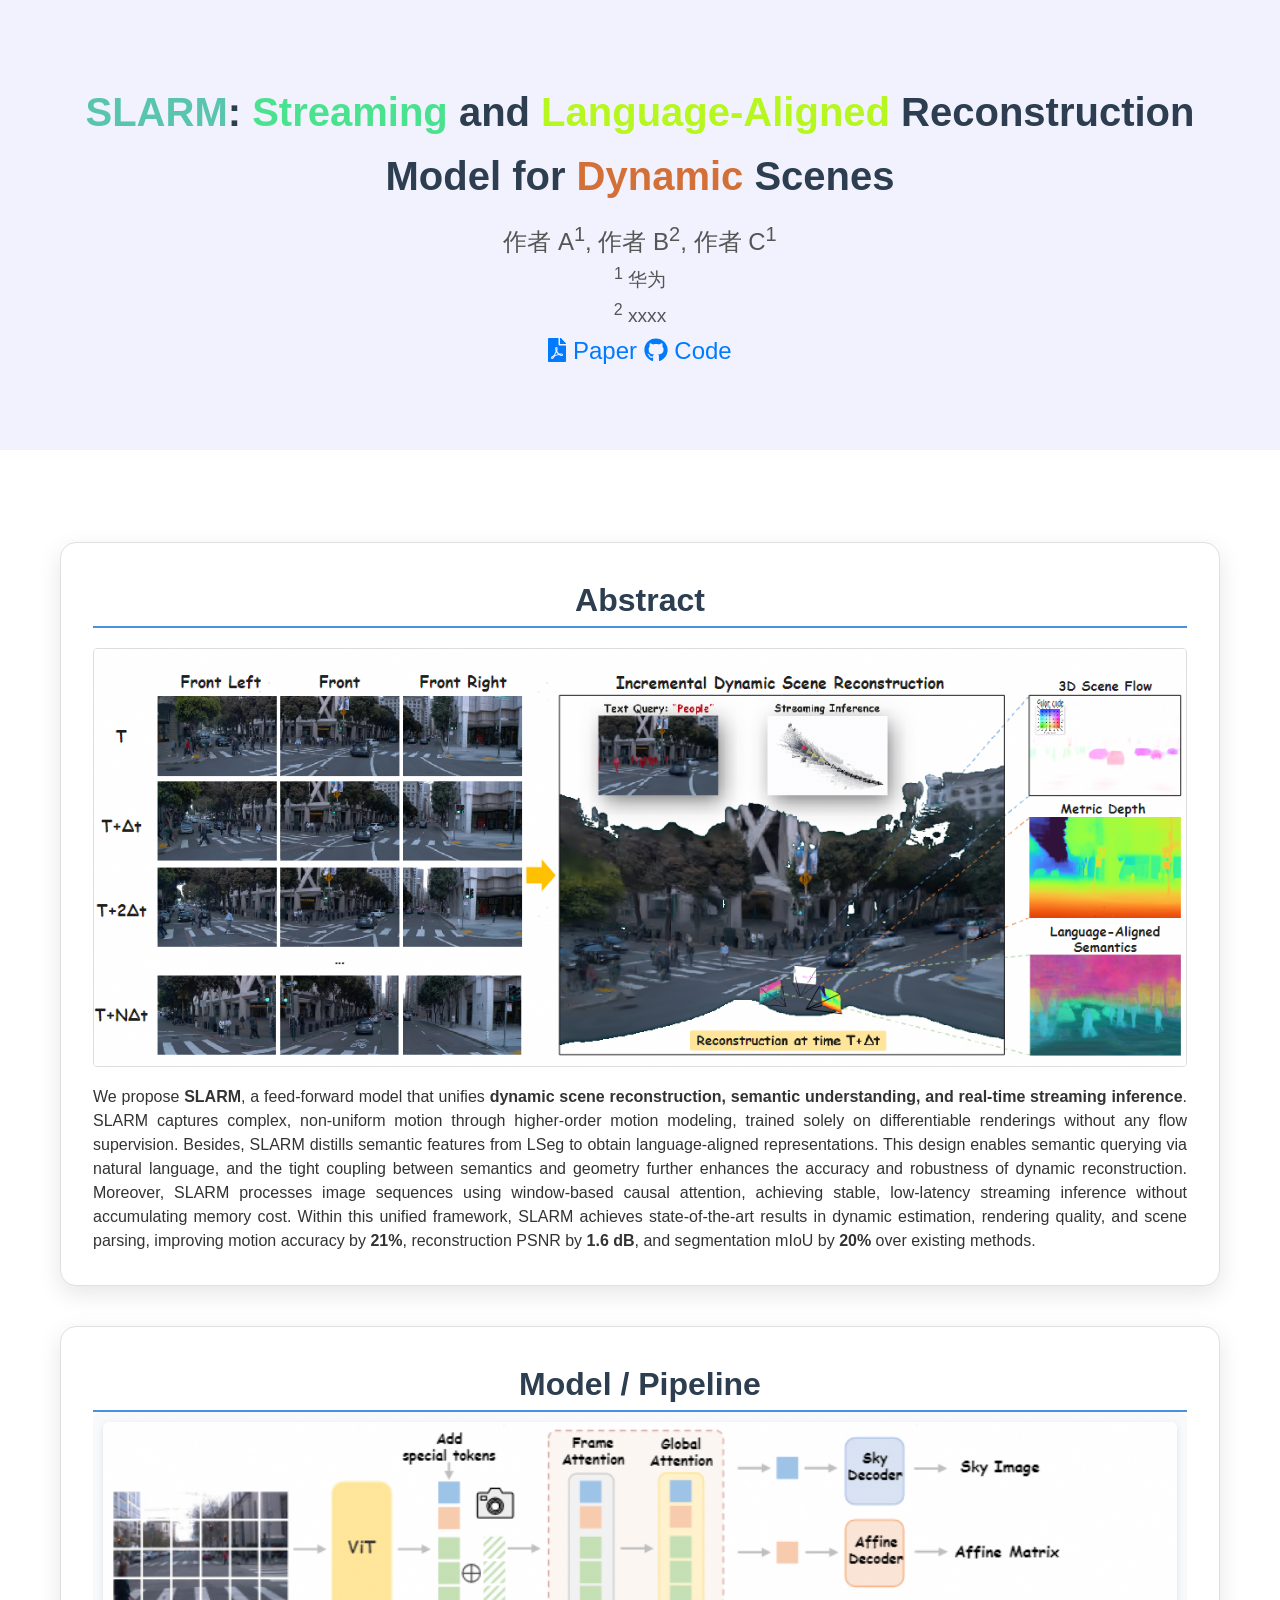
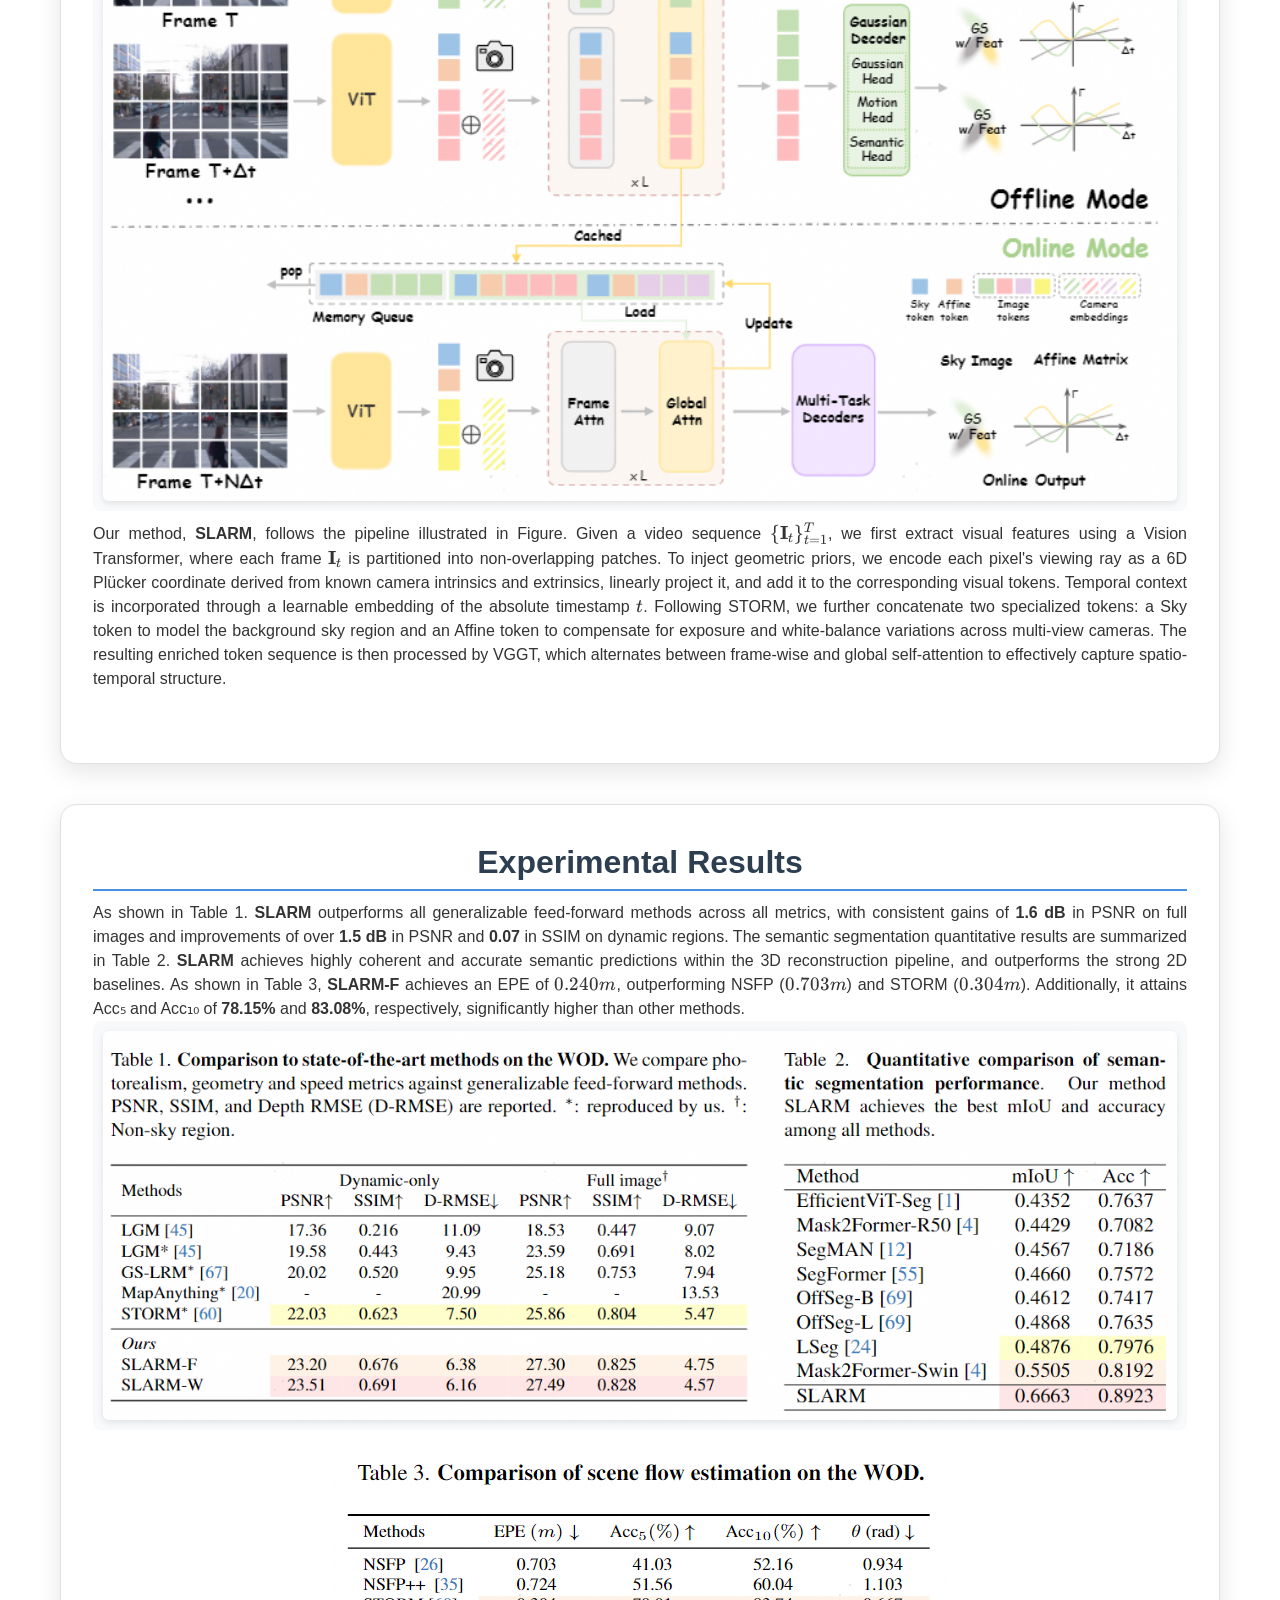
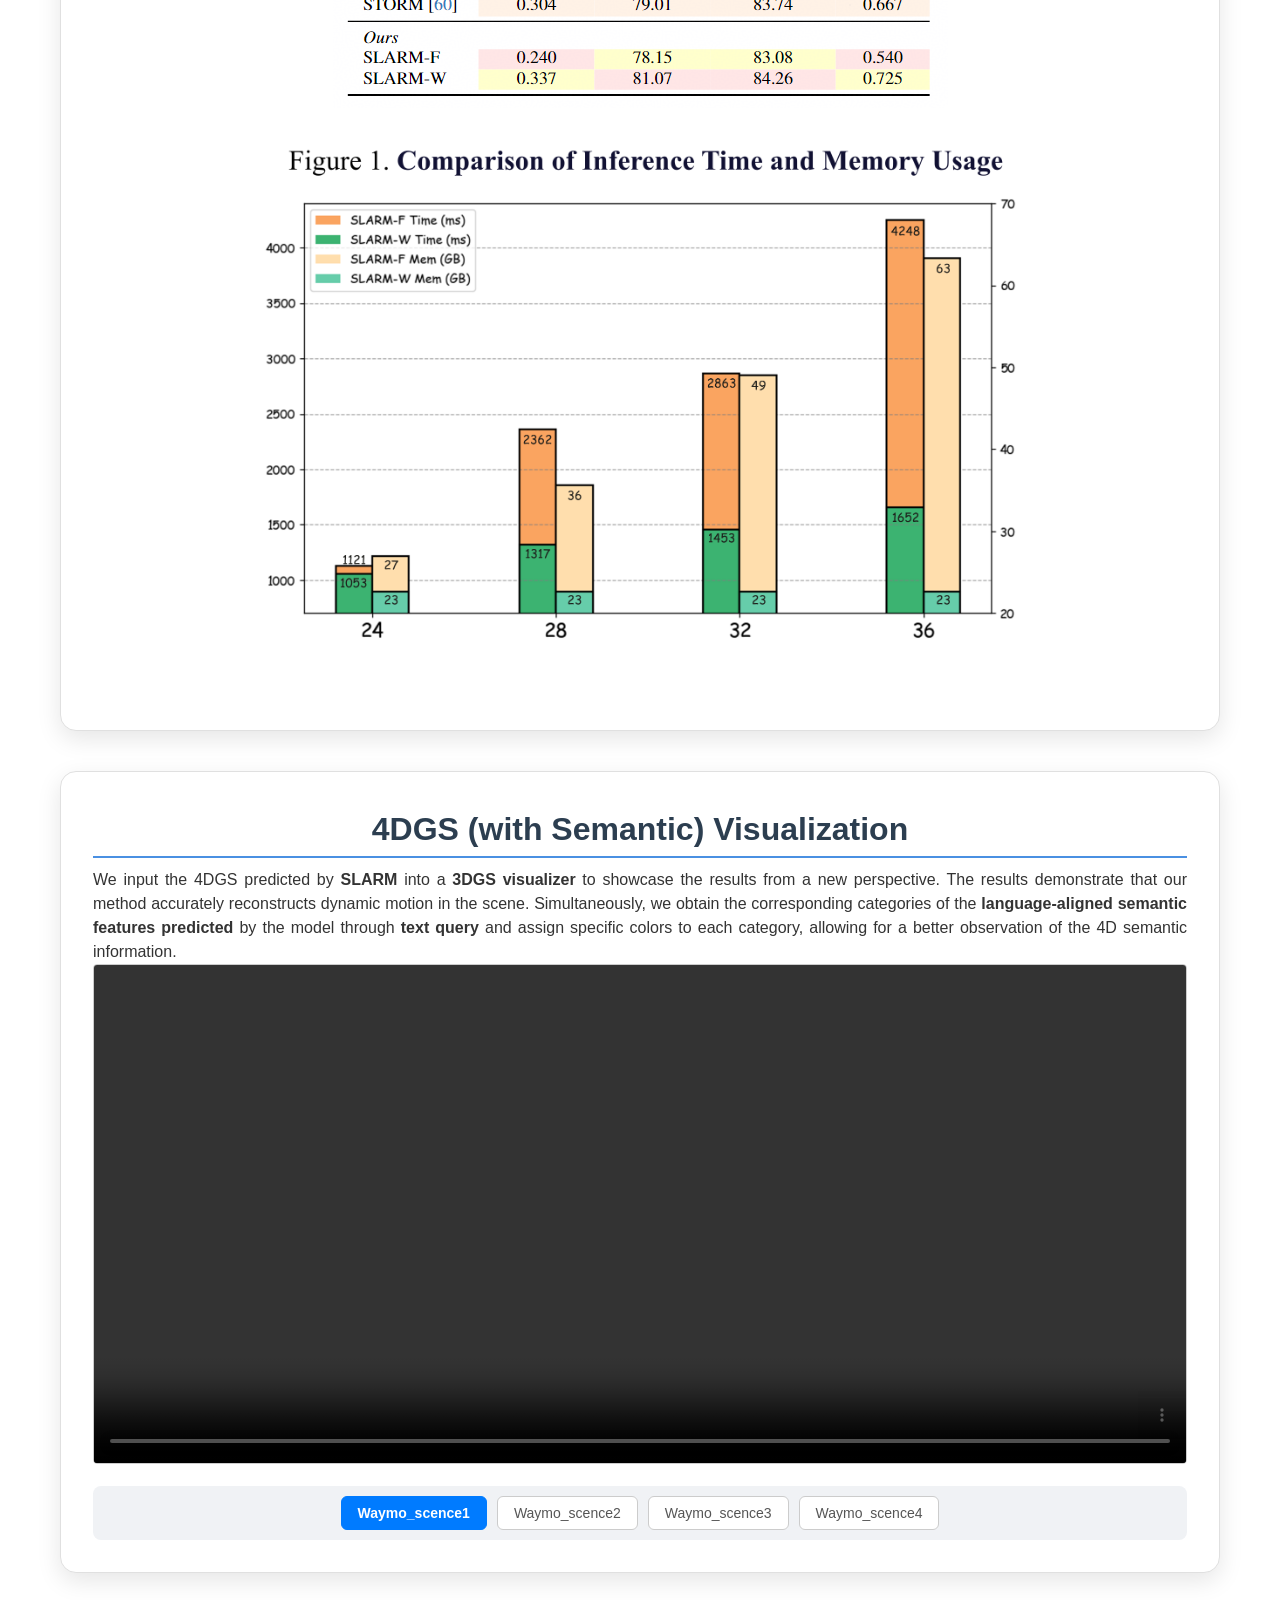
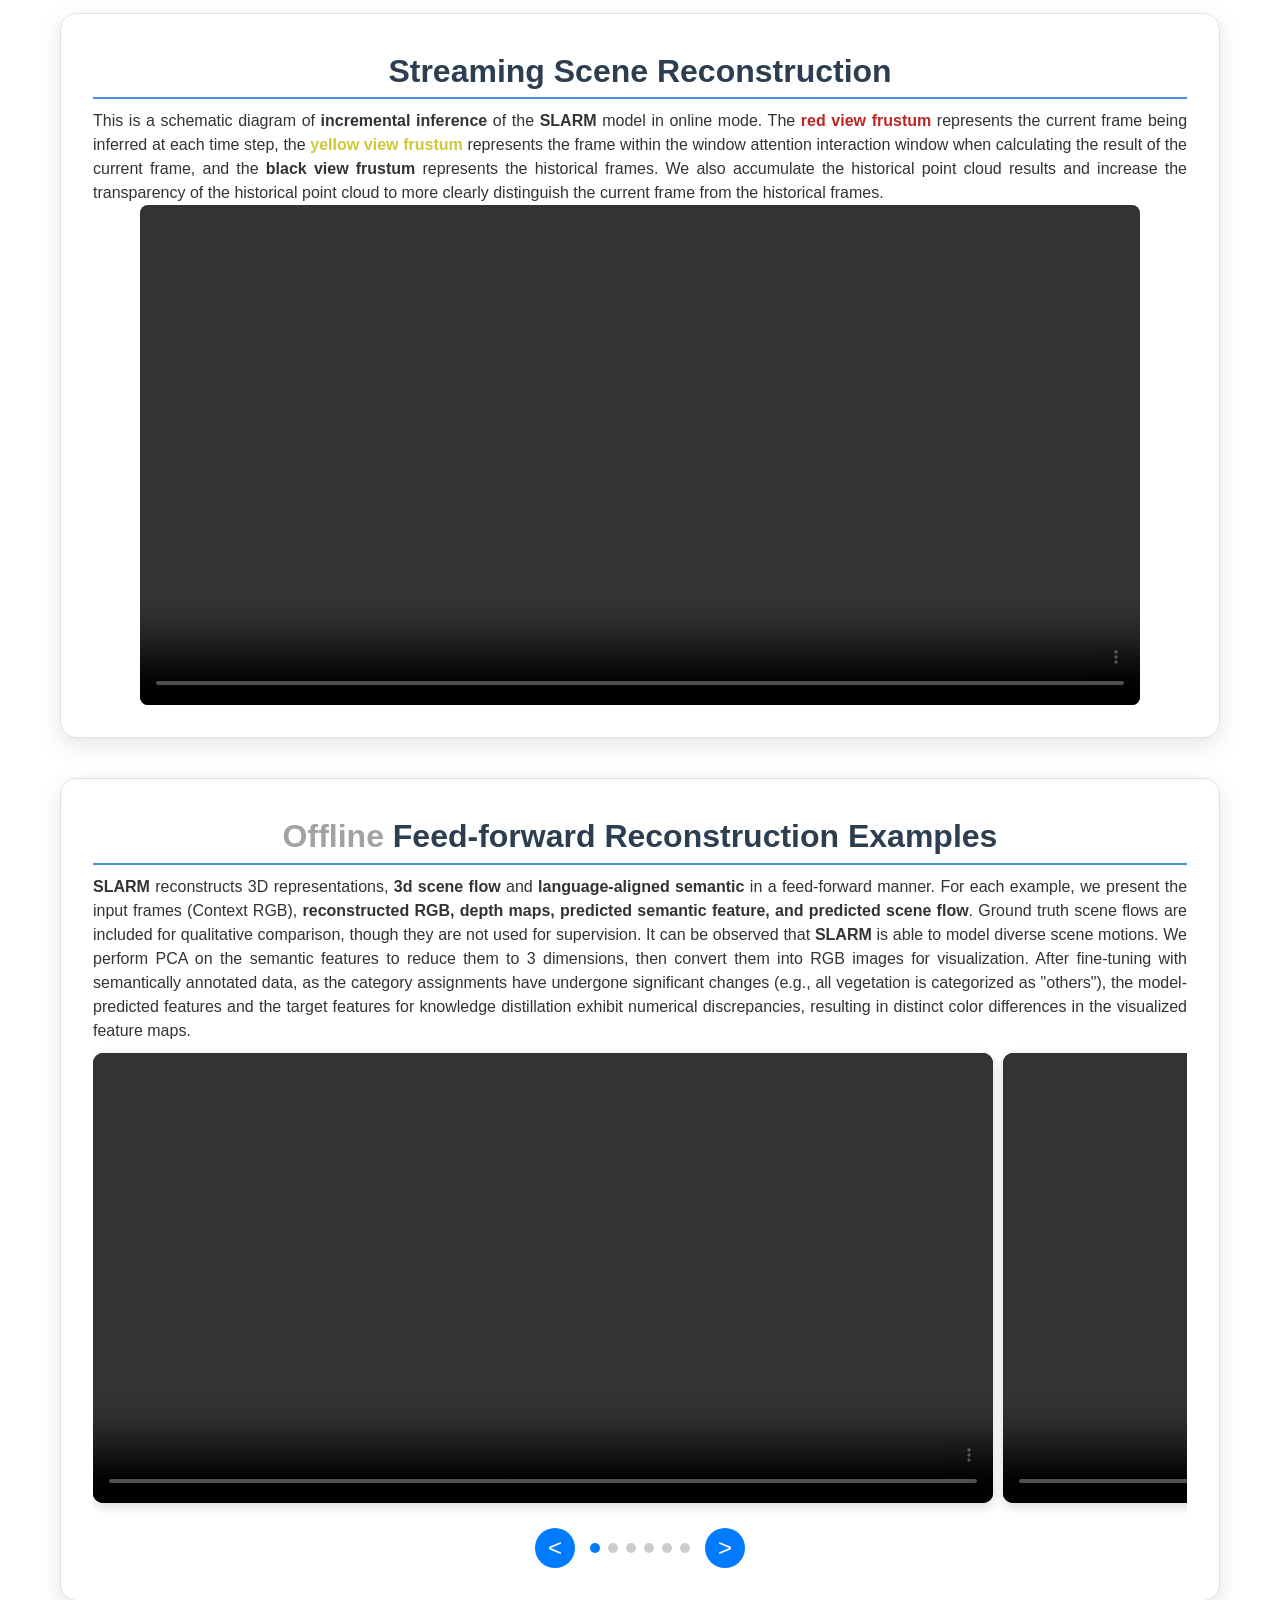
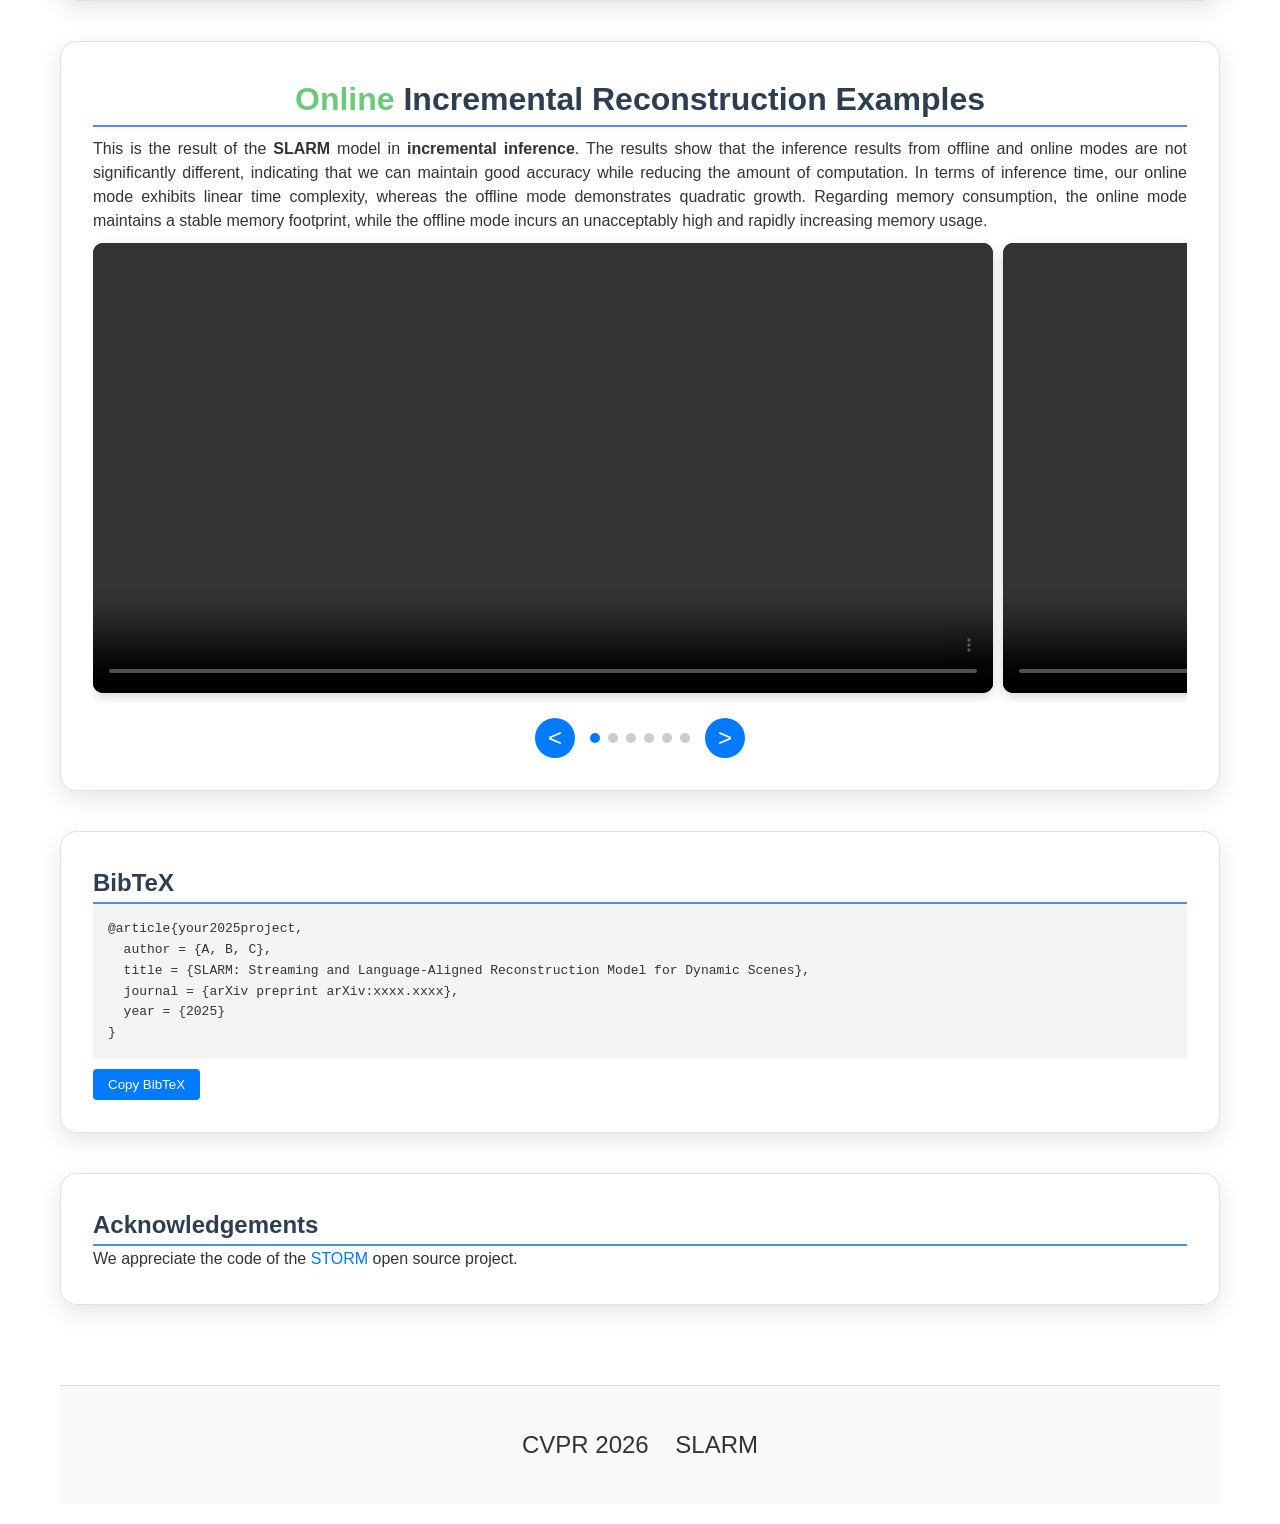
==== index.html @ b7ca4e52 "fix index.html" ====
<!doctype html>
<html lang="zh">
<head>
  <meta charset="utf-8">
  <meta name="viewport" content="width=device-width, initial-scale=1">
  <title>SLARM</title>
  <link rel="stylesheet" href="./css/styles.css">
  <link rel="stylesheet" href="./katex/katex.min.css">
  <script defer src="./js/scripts.js"></script>
  <script defer src="./js/fontawesome.all.min.js"></script>
</head>

<body>
  <header class="header">
    <div class="container">
      <h1 class="title"><span style="color: rgb(90, 197, 174);">SLARM</span>: <span
          style="color: rgb(75, 226, 143);">Streaming</span> and <span
          style="color: rgb(182, 247, 32);">Language-Aligned</span> Reconstruction Model for <span
          style="color: rgb(211, 112, 55);">Dynamic</span> Scenes</h1>
      <p class="authors">
        作者 A<sup>1</sup>, 作者 B<sup>2</sup>, 作者 C<sup>1</sup>
      </p>
      <p class="affiliations">
        <sup>1</sup> 华为 <br>
        <sup>2</sup> xxxx
      </p>
      <div class="links-container">
        <div class="publication-links">
          <!-- PDF Link. -->
          <span class="link-block">
            <a href="https://arxiv.org/abs/2501.00602" class="external-link button is-normal is-rounded is-dark">
              <span class="icon">
                <i class="fas fa-file-pdf"></i>
              </span>
              <span>Paper</span>
            </a>
          </span>
          <!-- Code Link. -->
          <span class="link-block">
            <a href="https://github.com/kevinchiu19/SLARM" class="external-link button is-normal is-rounded is-dark">
              <span class="icon">
                <i class="fab fa-github"></i>
              </span>
              <span>Code</span>
            </a>
          </span>
        </div>
      </div>
  </header>
  
    <main class="container">
      <section id="abstract" class="section-card">
        <h2>Abstract</h2>        
        <div class="overview-image">
          <img src="assets/figure/Figure-1.png" alt="Method Overview" loading="lazy">
        </div>
        <p>We propose <strong>SLARM</strong>, a feed-forward model that unifies <strong>dynamic scene reconstruction, semantic understanding, and real-time streaming inference</strong>. SLARM captures complex, non-uniform motion through higher-order motion modeling, trained solely on differentiable renderings without any flow supervision. Besides, SLARM distills semantic features from LSeg to obtain language-aligned representations. This design enables semantic querying via natural language, and the tight coupling between semantics and geometry further enhances the accuracy and robustness of dynamic reconstruction. Moreover, SLARM processes image sequences using window-based causal attention, achieving stable, low-latency streaming inference without accumulating memory cost. Within this unified framework, SLARM achieves state-of-the-art results in dynamic estimation, rendering quality, and scene parsing, improving motion accuracy by <strong>21%</strong>, reconstruction PSNR by <strong>1.6 dB</strong>, and segmentation mIoU by <strong>20%</strong> over existing methods.</p>
      </section>

      <section id="model" class="section-card">
        <h2>Model / Pipeline</h2>
        <div class="example-card">
          <div class="grid-1x1">
            <img src="assets/figure/Figure-2.png" alt="pipeline">
          </div>
          <p>Our method, <strong>SLARM</strong>, follows the pipeline illustrated in Figure. Given a video sequence <span class="math-inline">\{\mathbf{I}_t\}_{t=1}^{T}</span>, we first extract visual features using a Vision Transformer, where each frame <span class="math-inline">\mathbf{I}_t</span> is partitioned into non-overlapping patches. To inject geometric priors, we encode each pixel's viewing ray as a 6D Plücker coordinate derived from known camera intrinsics and extrinsics, linearly project it, and add it to the corresponding visual tokens. Temporal context is incorporated through a learnable embedding of the absolute timestamp <span class="math-inline">t</span>. Following STORM, we further concatenate two specialized tokens: a Sky token to model the background sky region and an Affine token to compensate for exposure and white-balance variations across multi-view cameras. The resulting enriched token sequence is then processed by VGGT, which alternates between frame-wise and global self-attention to effectively capture spatio-temporal structure.</p>
        </div>
      </section>
  
      <section id="results" class="section-card">
        <h2>Experimental Results</h2>
        <div class="example-card">
            <p>As shown in Table 1. <strong>SLARM</strong> outperforms all generalizable feed-forward methods across all metrics, with consistent gains of <strong>1.6 dB</strong> in PSNR on full images and improvements of over <strong>1.5 dB</strong> in PSNR and <strong>0.07</strong> in SSIM on dynamic regions. The semantic segmentation quantitative results are summarized in Table 2. <strong>SLARM</strong> achieves highly coherent and accurate semantic predictions within the 3D reconstruction pipeline, and outperforms the strong 2D baselines. As shown in Table 3, <strong>SLARM-F</strong> achieves an EPE of <strong><span class="math-inline">0.240 m</span></strong>, outperforming NSFP (<span class="math-inline">0.703 m</span>) and STORM (<span class="math-inline">0.304 m</span>). Additionally, it attains Acc₅ and Acc₁₀ of <strong>78.15%</strong> and <strong>83.08%</strong>, respectively, significantly higher than other methods.</p>
            <div class="grid-1x1">
              <img src="assets/table/table1&2.png" alt="table1&2">
            </div>
            <br>
            <div class="table3-container"> 
              <img src="assets/table/table3.png" alt="table3">
            </div>
            <br>
            <div class="time-img"> 
              <img src="assets/online_vs_offline.png" alt="time">
          </div>
        </div>
      </section>

      <!-- vedio-selection -->
      <section id="demo-video" class="section-card">
        <h2>4DGS (with Semantic) Visualization</h2>
        <p>We input the 4DGS predicted by <strong>SLARM</strong> into a <strong>3DGS visualizer</strong> to showcase the results from a new perspective. The results demonstrate that our method accurately reconstructs dynamic motion in the scene. Simultaneously, we obtain the corresponding categories of the <strong>language-aligned semantic features predicted</strong> by the model through <strong>text query</strong> and assign specific colors to each category, allowing for a better observation of the 4D semantic information.</p>
        <video controls playsinline muted loop class="auto-play-video" id="demo-video-player">
          <source src="assets/novel view/scene_1_record.mp4" type="video/mp4">
        </video>
      
        <div class="video-selector">
          <button type="button" class="selector-item active" data-src="assets/novel view/scene_1_record.mp4" data-label="Waymo_scencexx">
            Waymo_scence1
          </button>
          <button type="button" class="selector-item" data-src="assets/novel view/scene_2_record.mp4" data-label="Waymo_scenceyy">
            Waymo_scence2
          </button>
          <button type="button" class="selector-item" data-src="assets/novel view/scene_3_record.mp4" data-label="Waymo_scencezz">
            Waymo_scence3
          </button>
          <button type="button" class="selector-item" data-src="assets/novel view/scene_4_record.mp4" data-label="Waymo_scencezz">
            Waymo_scence4
          </button>
        </div>
      </section>

      <section id="results" class="section-card">
        <h2>Streaming Scene Reconstruction</h2>
        <p>This is a schematic diagram of <strong>incremental inference</strong> of the <strong>SLARM</strong> model in online mode. The <span style="color: rgb(194, 36, 36);"><strong>red view frustum</strong></span> represents the current frame being inferred at each time step, the <span style="color: rgb(202, 202, 56);"><strong>yellow view frustum</strong></span> represents the frame within the window attention interaction window when calculating the result of the current frame, and the <strong>black view frustum</strong> represents the historical frames. 
          We also accumulate the historical point cloud results and increase the transparency of the historical point cloud to more clearly distinguish the current frame from the historical frames.</p>
        <div class="streaming-vedio">
          <video controls playsinline muted loop class="auto-play-video">
            <source src="assets/stream_inference.mp4" type="video/mp4">
          </video>
          </div>         
      </section>

<!-- slide vedio ------------------------ SLARM-F -->
      <section id="results" class="section-card">
        <h2><span style="color: rgb(162, 163, 161);">Offline</span> Feed-forward Reconstruction Examples</h2>  
        <p><strong>SLARM</strong> reconstructs 3D representations, <strong>3d scene flow</strong> and <strong>language-aligned semantic</strong> in a feed-forward manner. For each example, we present the input frames (Context RGB), <strong>reconstructed RGB, depth maps, predicted semantic feature, and predicted scene flow</strong>. Ground truth scene flows are included for qualitative comparison, though they are not used for supervision.
          It can be observed that <strong>SLARM</strong> is able to model diverse scene motions. We perform PCA on the semantic features to reduce them to 3 dimensions, then convert them into RGB images for visualization. After fine-tuning with semantically annotated data, as the category assignments have undergone significant changes (e.g., all vegetation is categorized as "others"), the model-predicted features and the target features for knowledge distillation exhibit numerical discrepancies, resulting in distinct color differences in the visualized feature maps.
          </p>    
        <div class="video-slider">
          <!-- page 1 -->
          <div class="slide">
            <video autoplay controls playsinline muted loop class="auto-play-video-slide">
              <source src="assets/SLARM_offline/scene_id_23_70-86.mp4" type="video/mp4">
            </video>
            <video autoplay controls playsinline muted loop class="auto-play-video-slide">
              <source src="assets/SLARM_offline/scene_id_80_20-36.mp4" type="video/mp4">
            </video>
          </div>
      
          <!-- page 2 -->
          <div class="slide">
            <video autoplay controls playsinline muted loop class="auto-play-video-slide">
              <source src="assets/SLARM_offline/scene_id_89_47-63.mp4" type="video/mp4">
            </video>
            <video autoplay controls playsinline muted loop class="auto-play-video-slide">
              <source src="assets/SLARM_offline/scene_id_223_15-31.mp4" type="video/mp4">
            </video>
          </div>
      
          <!-- page 3 -->
          <div class="slide">
            <video autoplay controls playsinline muted loop class="auto-play-video-slide">
              <source src="assets/SLARM_offline/scene_id_236_43-59.mp4" type="video/mp4">
            </video>
            <video autoplay controls playsinline muted loop class="auto-play-video-slide">
              <source src="assets/SLARM_offline/scene_id_336_26-39.mp4" type="video/mp4">
            </video>
          </div>
      
          <!-- page 4 -->
          <div class="slide">
            <video autoplay controls playsinline muted loop class="auto-play-video-slide">
              <source src="assets/SLARM_offline/scene_id_365_37-53.mp4" type="video/mp4"> 
            </video>
            <video autoplay controls playsinline muted loop class="auto-play-video-slide">
              <source src="assets/SLARM_offline/scene_id_367_10-26.mp4" type="video/mp4">
            </video>
          </div>
      
          <!-- page 5 -->
          <div class="slide">
            <video autoplay controls playsinline muted loop class="auto-play-video-slide">
              <source src="assets/SLARM_offline/scene_id_407_86-102.mp4" type="video/mp4">
            </video>
            <video autoplay controls playsinline muted loop class="auto-play-video-slide">
              <source src="assets/SLARM_offline/scene_id_473_13-29.mp4" type="video/mp4">
            </video>
          </div>

          <!-- page 6 -->
          <div class="slide">
            <video autoplay controls playsinline muted loop class="auto-play-video-slide">
              <source src="assets/SLARM_offline/scene_id_563_22-38.mp4" type="video/mp4">
            </video>
            <video autoplay controls playsinline muted loop class="auto-play-video-slide">
              <source src="assets/SLARM_offline/scene_id_710_53-69.mp4" type="video/mp4">
            </video>
          </div>
        </div>
      
        <!-- control btn-->
        <div class="slider-controls">
          <button class="prev-btn" aria-label="last page">&lt;</button>
          <div class="dots-container">
            <span class="dot active" data-slide="0"></span>
            <span class="dot" data-slide="1"></span>
            <span class="dot" data-slide="2"></span>
            <span class="dot" data-slide="3"></span>
            <span class="dot" data-slide="4"></span>            
            <span class="dot" data-slide="5"></span>
          </div>
          <button class="next-btn" aria-label="next page">&gt;</button>
        </div>
      </section>   

<!-- slide vedio ------------------------ SLARM-W -->
    <section id="results" class="section-card">
      <h2><span style="color: rgb(109, 201, 122);">Online</span> Incremental Reconstruction Examples</h2>    
      <p>This is the result of the <strong>SLARM</strong> model in <strong>incremental inference</strong>. The results show that the inference results from offline and online modes are not significantly different, indicating that we can maintain good accuracy while reducing the amount of computation. In terms of inference time, our online mode exhibits linear time complexity, whereas the offline mode demonstrates quadratic growth. Regarding memory consumption, the online mode maintains a stable memory footprint, while the offline mode incurs an unacceptably high and rapidly increasing memory usage.</p>
      <div class="video-slider">   
        <!-- page 1 -->
        <div class="slide">
          <video autoplay controls playsinline muted loop class="auto-play-video-slide">
            <source src="assets/SLARM_online/scene_id_23_70-86.mp4" type="video/mp4">
          </video>
          <video autoplay controls playsinline muted loop class="auto-play-video-slide">
            <source src="assets/SLARM_online/scene_id_80_20-36.mp4" type="video/mp4">
          </video>
        </div>
    
        <!-- page 2 -->
        <div class="slide">
          <video autoplay controls playsinline muted loop class="auto-play-video-slide">
            <source src="assets/SLARM_online/scene_id_89_47-63.mp4" type="video/mp4">
          </video>
          <video autoplay controls playsinline muted loop class="auto-play-video-slide">
            <source src="assets/SLARM_online/scene_id_223_15-31.mp4" type="video/mp4">
          </video>
        </div>
    
        <!-- page 3 -->
        <div class="slide">
          <video autoplay controls playsinline muted loop class="auto-play-video-slide">
            <source src="assets/SLARM_online/scene_id_236_43-59.mp4" type="video/mp4">
          </video>
          <video autoplay controls playsinline muted loop class="auto-play-video-slide">
            <source src="assets/SLARM_online/scene_id_336_26-39.mp4" type="video/mp4">
          </video>
        </div>
    
        <!-- page 4 -->
        <div class="slide">
          <video autoplay controls playsinline muted loop class="auto-play-video-slide">
            <source src="assets/SLARM_online/scene_id_365_37-53.mp4" type="video/mp4"> 
          </video>
          <video autoplay controls playsinline muted loop class="auto-play-video-slide">
            <source src="assets/SLARM_online/scene_id_367_10-26.mp4" type="video/mp4">
          </video>
        </div>
    
        <!-- page 5 -->
        <div class="slide">
          <video autoplay controls playsinline muted loop class="auto-play-video-slide">
            <source src="assets/SLARM_online/scene_id_407_86-102.mp4" type="video/mp4">
          </video>
          <video autoplay controls playsinline muted loop class="auto-play-video-slide">
            <source src="assets/SLARM_online/scene_id_473_13-29.mp4" type="video/mp4">
          </video>
        </div>

        <!-- page 6 -->
        <div class="slide">
          <video autoplay controls playsinline muted loop class="auto-play-video-slide">
            <source src="assets/SLARM_online/scene_id_563_22-38.mp4" type="video/mp4">
          </video>
          <video autoplay controls playsinline muted loop class="auto-play-video-slide">
            <source src="assets/SLARM_online/scene_id_710_53-69.mp4" type="video/mp4">
          </video>
        </div>
      </div>

      <!-- control btn-->
      <div class="slider-controls">
        <button class="prev-btn" aria-label="last page">&lt;</button>
        <div class="dots-container">
          <span class="dot active" data-slide="0"></span>
          <span class="dot" data-slide="1"></span>
          <span class="dot" data-slide="2"></span>
          <span class="dot" data-slide="3"></span>
          <span class="dot" data-slide="4"></span>
          <span class="dot" data-slide="5"></span>
        </div>
        <button class="next-btn" aria-label="next page">&gt;</button>
      </div>
    </section>

    <section id="bibtex" class="section-card">
      <h2>BibTeX</h2>
      <pre id="bibtex-text">@article{your2025project,
  author = {A, B, C},
  title = {SLARM: Streaming and Language-Aligned Reconstruction Model for Dynamic Scenes},
  journal = {arXiv preprint arXiv:xxxx.xxxx},
  year = {2025}
}</pre>
      <button id="copy-bib">Copy BibTeX</button>
      <span id="copy-msg" class="copy-msg">✔</span>
    </section>

    <section id="acknowledgement" class="section-card">
      <h2>Acknowledgements</h2>
      <p>We appreciate the code of the <a href="https://github.com/NVlabs/GaussianSTORM">STORM</a> open source project.</p>
    </section>
  
    <footer class="footer">
      <div class="container">
        <p>CVPR&nbsp;2026&nbsp;&nbsp;&nbsp;&nbsp;SLARM</p>
      </div>
    </footer>     

    <!-- loading KaTeX -->
    <script src="./katex/katex.min.js"></script>
    <script>
        document.addEventListener('DOMContentLoaded', function() {
            const mathElements = document.querySelectorAll('.math-inline');
            mathElements.forEach(element => {
                katex.render(element.textContent, element, {
                    throwOnError: false,  
                    displayMode: false    
                });
            });
        });
    </script>

  </body>
---- css/styles.css ----
* {
  box-sizing: border-box;
  margin: 0;
  padding: 0;
}

body {
  font-family: -apple-system, BlinkMacSystemFont, "Segoe UI", Roboto, "Helvetica Neue", Arial, sans-serif;
  color: #333;
  background-color: #fff;
  line-height: 1.6;
}

a {
  color: #007bff;
  text-decoration: none;
}

a:hover {
  text-decoration: underline;
}

.container {
  max-width: 1200px;
  margin: 0 auto;
  padding: 20px;
}

.header {
  background: rgba(240, 240, 255, 0.85);
  background-image: url('https://source.unsplash.com/random/1920x1080/?abstract,tech');
  background-size: cover;
  background-position: center;
  background-blend-mode: overlay;
  padding: 40px 0;
  color: #2c3e50;
  margin-bottom: 2rem;
}

.header .container {
  padding: 40px 20px;
}

.title {
  font-size: 2.5rem;
  margin-bottom: 10px;
  text-align: center;
}

.authors,
.affiliations {
  text-align: center;
  color: #555;
}

.authors {
  font-size: 1.5rem;
}

.affiliations {
  font-size: 1.2rem;
}

.links-container {
  text-align: center;
}

.links-container span {
  font-size: 24px;
}

#abstract,
#model,
#results,
#demo-video,
#viser,
#bibtex,
#acknowledgement {
  margin-top: 40px;
}

#abstract h2,
#model h2,
#results h2,
#demo-video h2,
#viser h2 {
  text-align: center;
  font-size: 2.0rem;
}
#bibtex h2,
#acknowledgement h2 {
  font-size: 1.5rem;
}

#abstract p,
#model p,
#results p,
#demo-video p {
  margin-top: 10px;
  font-size: 1.0rem;
  text-align: justify;
  line-height: 1.5;
}

.overview-image {
  margin-top: 20px;
  text-align: center;
}

.overview-image img {
  max-width: 100%;
  height: auto;
  border: 1px solid #ddd;
  border-radius: 4px;
}

.streaming-vedio {
  width: 100%;
  max-width: 1000px;
  margin: 0 auto;
  display: flex;
  justify-content: center;
  align-items: center;
}

.example-card {
  margin-bottom: 40px;
}

.example-card h3 {
  margin-bottom: 10px;
}

.grid-2x2,
.grid-1x2 {
  display: grid;
  grid-template-columns: repeat(2, 1fr);
  gap: 10px;
}

.grid-5x2 {
  display: grid;
  grid-template-columns: repeat(2, 1fr);
  grid-template-rows: repeat(5, 1fr);
  gap: 10px;
  width: 100%;
  box-sizing: border-box;
}

.grid-1x1 {
  display: grid;
  grid-template-columns: 1fr;
  gap: 50px;
  align-items: center;
  justify-items: center;
  padding: 10px;
  border-radius: 8px;
  background-color: #f8f9fa;
}

.grid-1x1 img {
  width: 100%;
  height: auto;
  border-radius: 6px;
  box-shadow: 0 2px 6px rgba(0, 0, 0, 0.1);
}

.table3-container {
  width: 50%;
  display: flex;
  justify-content: center;
  margin: 0 auto;
}

.time-img {
  width: 70%;
  margin: 0 auto;
}

.time-img img {
  width: 100%;
  height: auto;
}

.grid-2x2 video,
.grid-1x2 video {
  width: 100%;
  max-width: 400px;
  border-radius: 10px;
  box-shadow: 0 0 10px rgba(0, 0, 0, 0.2);
}

.grid-5x2 video {
  width: 100%;
  max-width: 500px;
  border-radius: 10px;
  box-shadow: 0 0 10px rgba(0, 0, 0, 0.2);
  height: auto;
}

.video-loading {
  opacity: 0.7;
}

#demo-video video {
  max-width: 100%;
  border: 1px solid #ccc;
  border-radius: 4px;
}

.section-card {
  background: #ffffff;
  border-radius: 16px;
  box-shadow: 0 8px 24px rgba(0, 0, 0, 0.1);
  padding: 2rem;
  margin-bottom: 2rem;
  border: 1px solid #e0e0e0;
  max-width: none;
}

.section-card h2 {
  margin-top: 0;
  color: #2c3e50;
  border-bottom: 2px solid #4a90e2;
  padding-bottom: 0;
}

.viser-frame {
  width: 100%;
  height: 500px;
  border-radius: 12px;
  border: 1px solid #ddd;
}

.video-selector {
  display: flex;
  gap: 10px;
  margin-top: 15px;
  padding: 10px;
  background-color: #f0f2f5;
  border-radius: 8px;
  flex-wrap: wrap;
  justify-content: center;
}

.selector-item {
  padding: 8px 16px;
  font-size: 14px;
  font-weight: 500;
  color: #555;
  background-color: #fff;
  border: 1px solid #ccc;
  border-radius: 6px;
  cursor: pointer;
  transition: all 0.2s ease;
}

.selector-item:hover {
  background-color: #e9ecef;
  border-color: #aaa;
}

.selector-item.active {
  background-color: #007bff;
  color: white;
  border-color: #007bff;
  font-weight: bold;
}

.video-slider {
  display: flex;
  overflow-x: auto;
  scroll-behavior: smooth;
  gap: 10px;
  padding: 10px 0;
  scrollbar-width: thin;
}

.slide {
  display: flex;
  flex: 0 0 100%;
  gap: 10px;
  min-width: 100%;
}

.auto-play-video-slide {
  width: auto;
  height: 450px;
  max-width: 100%;
  object-fit: contain;
  border-radius: 10px;
  box-shadow: 0 4px 12px rgba(0, 0, 0, 0.15);
  background: #000;
  }

.auto-play-video {
  width: 100%;
  height: 500px;
  object-fit: cover;
  border-radius: 8px;
}

.slider-controls {
  display: flex;
  justify-content: center;
  align-items: center;
  gap: 15px;
  margin-top: 15px;
}

.prev-btn,
.next-btn {
  background: #007BFF;
  color: white;
  border: none;
  width: 40px;
  height: 40px;
  font-size: 1.5em;
  border-radius: 50%;
  cursor: pointer;
  transition: background 0.3s;
}

.prev-btn:hover,
.next-btn:hover {
  background: #0056b3;
}

.dots-container {
  display: flex;
  gap: 8px;
}

.dot {
  width: 10px;
  height: 10px;
  background: #ccc;
  border-radius: 50%;
  cursor: pointer;
  transition: background 0.3s;
}

.dot.active {
  background: #007BFF;
}

@media (max-width: 768px) {
  .video-slider {
    gap: 5px;
  }

  .slide {
    gap: 5px;
  }

  .auto-play-video {
    height: 200px;
  }

  .slider-controls {
    gap: 10px;
  }

  .prev-btn,
  .next-btn {
    width: 35px;
    height: 35px;
  }
}

#bibtex pre {
  background-color: #f4f4f4;
  padding: 15px;
  border-radius: 4px;
  overflow-x: auto;
}

#copy-bib {
  margin-top: 10px;
  padding: 8px 15px;
  background-color: #007bff;
  color: #fff;
  border: none;
  border-radius: 4px;
  cursor: pointer;
}

.copy-msg {
  margin-left: 10px;
  color: green;
  display: none;
}

.footer {
  margin-top: 80px;
  padding: 20px 0;
  background-color: #f8f9fa;
  border-top: 1px solid #ddd;
  text-align: center;
  font-size: 1.5rem;
}
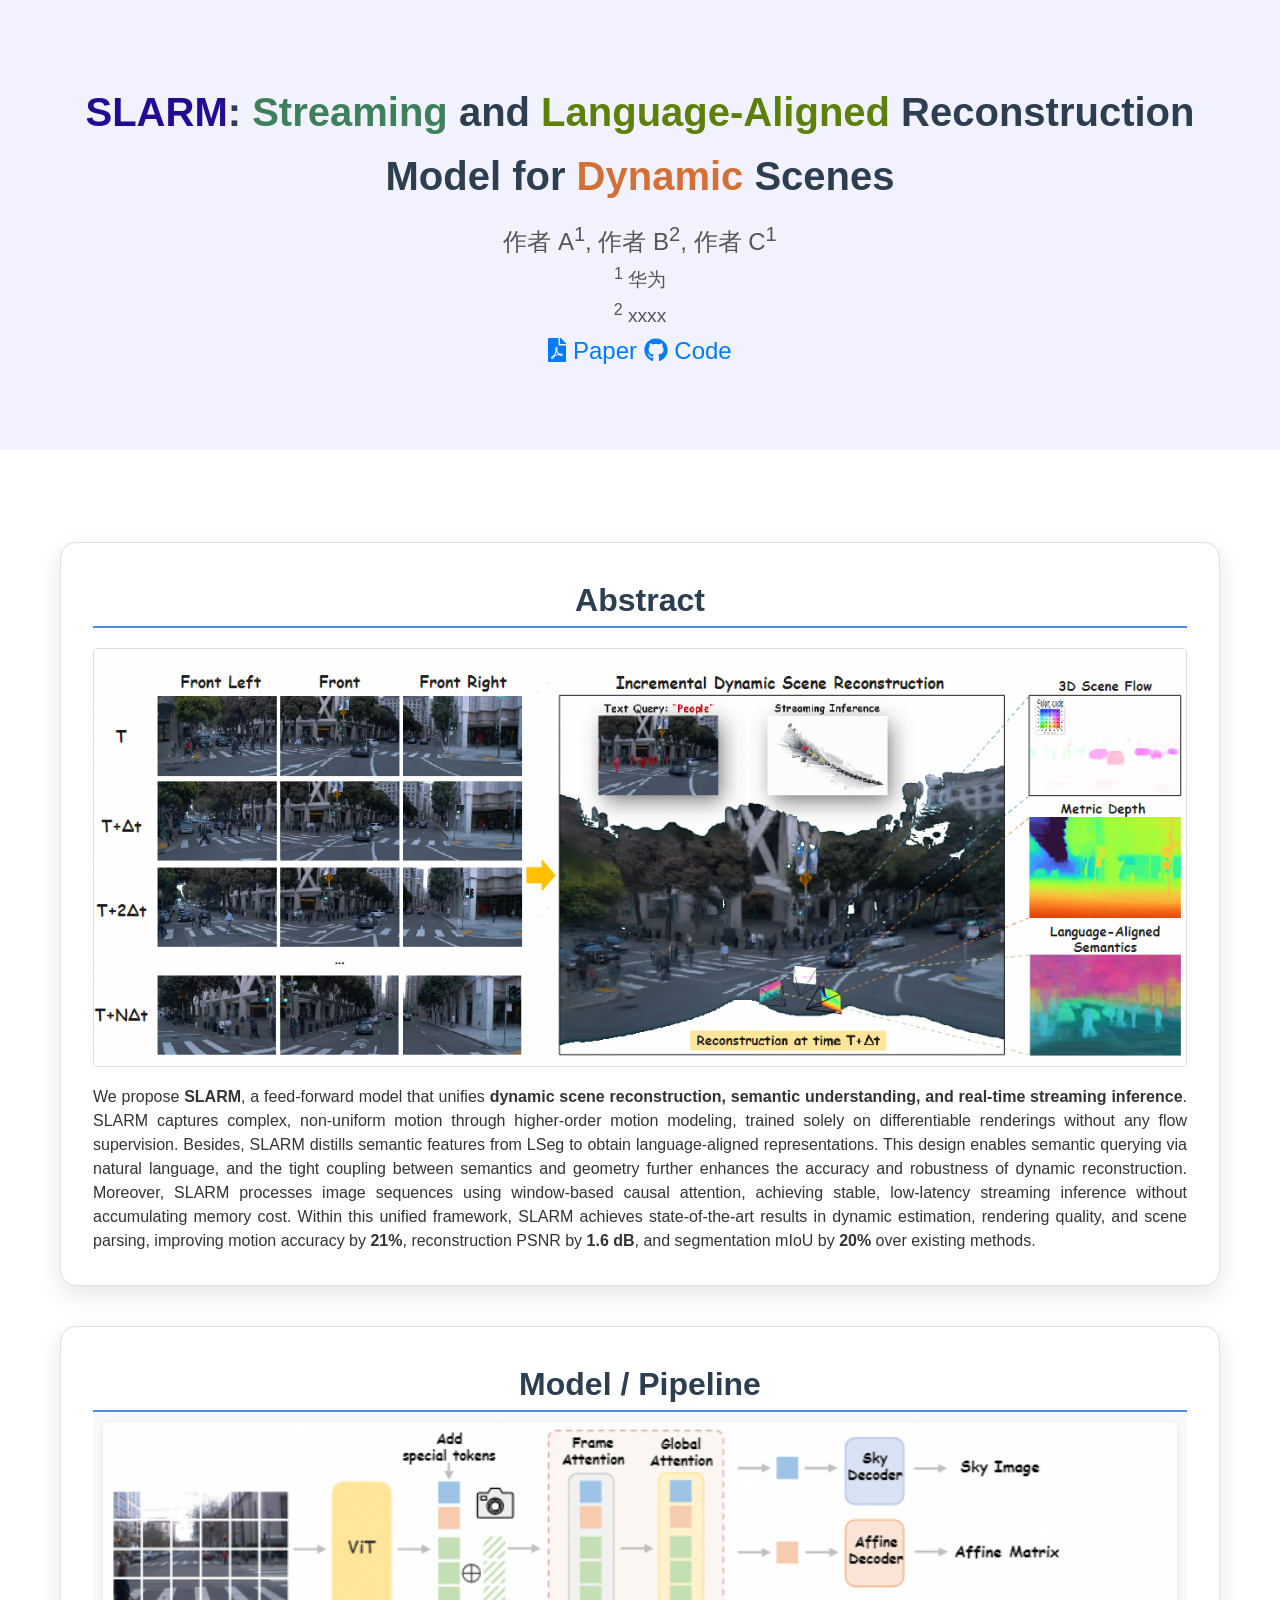
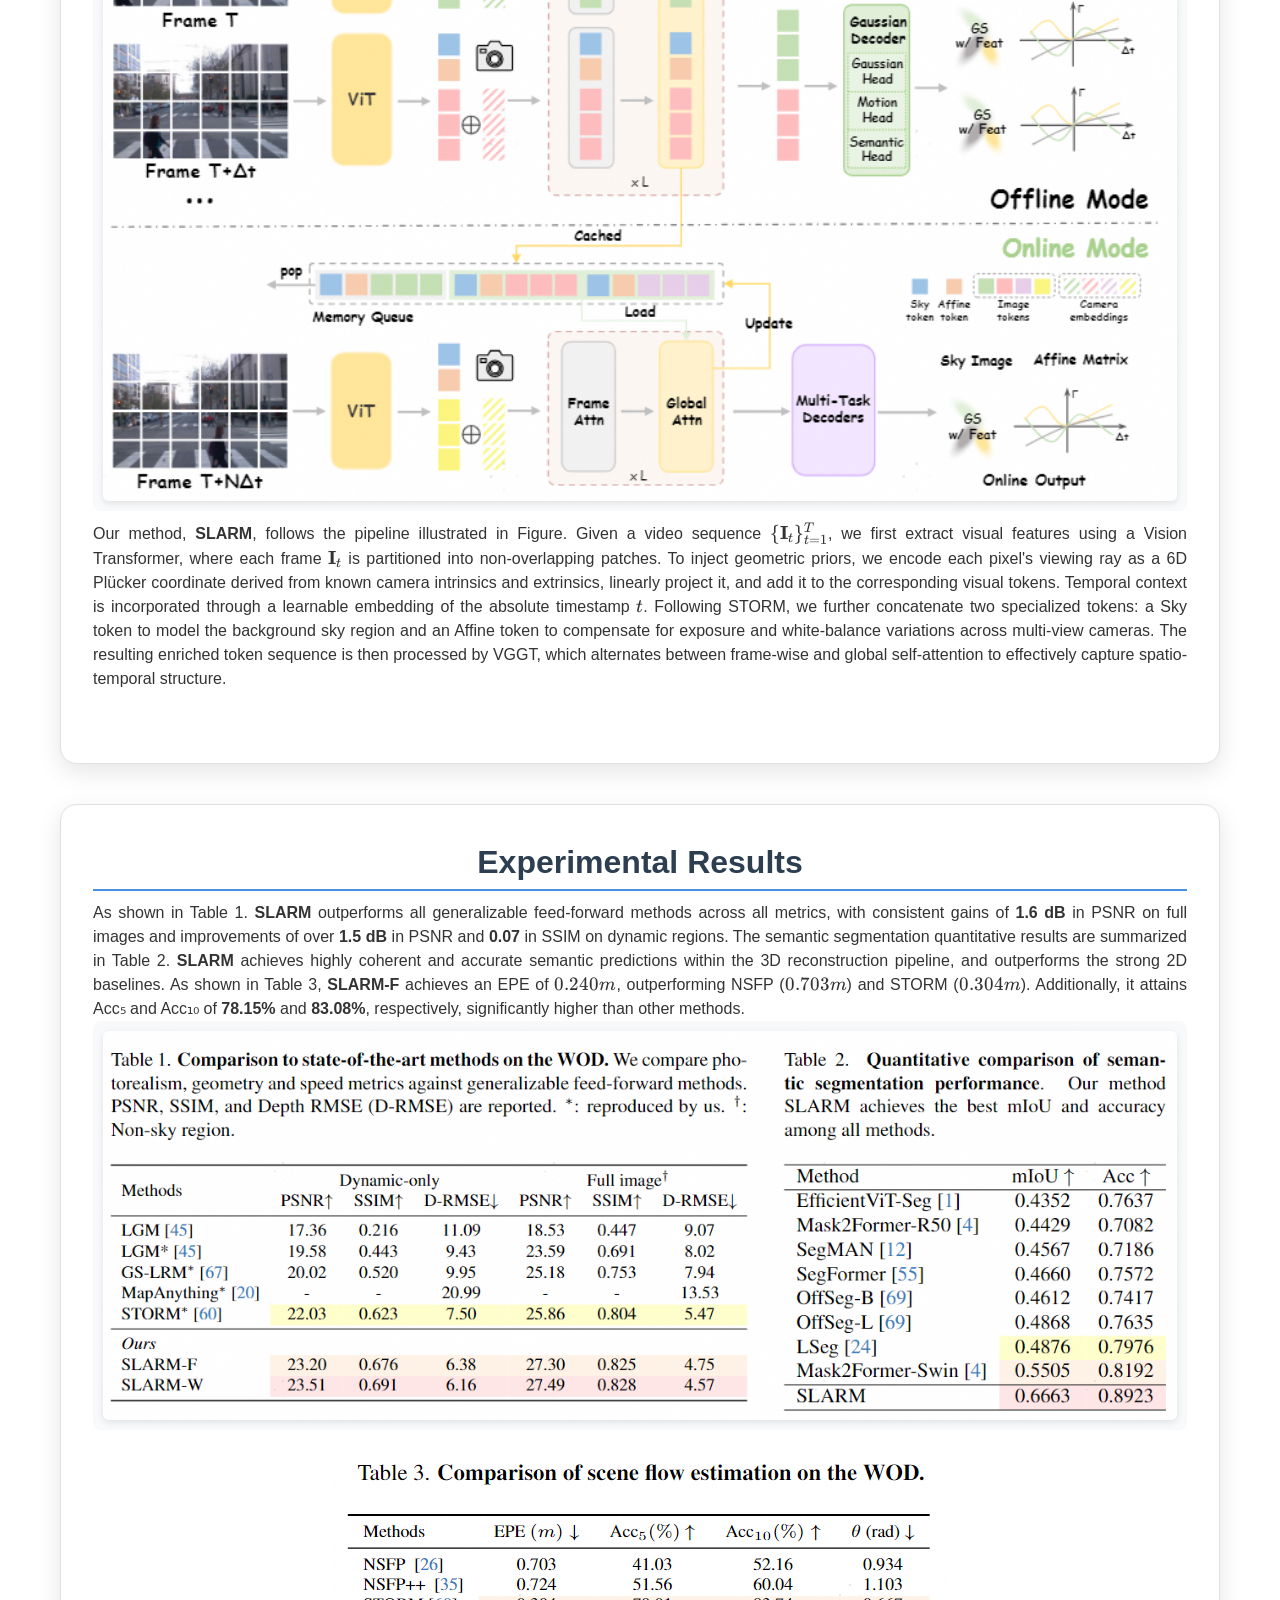
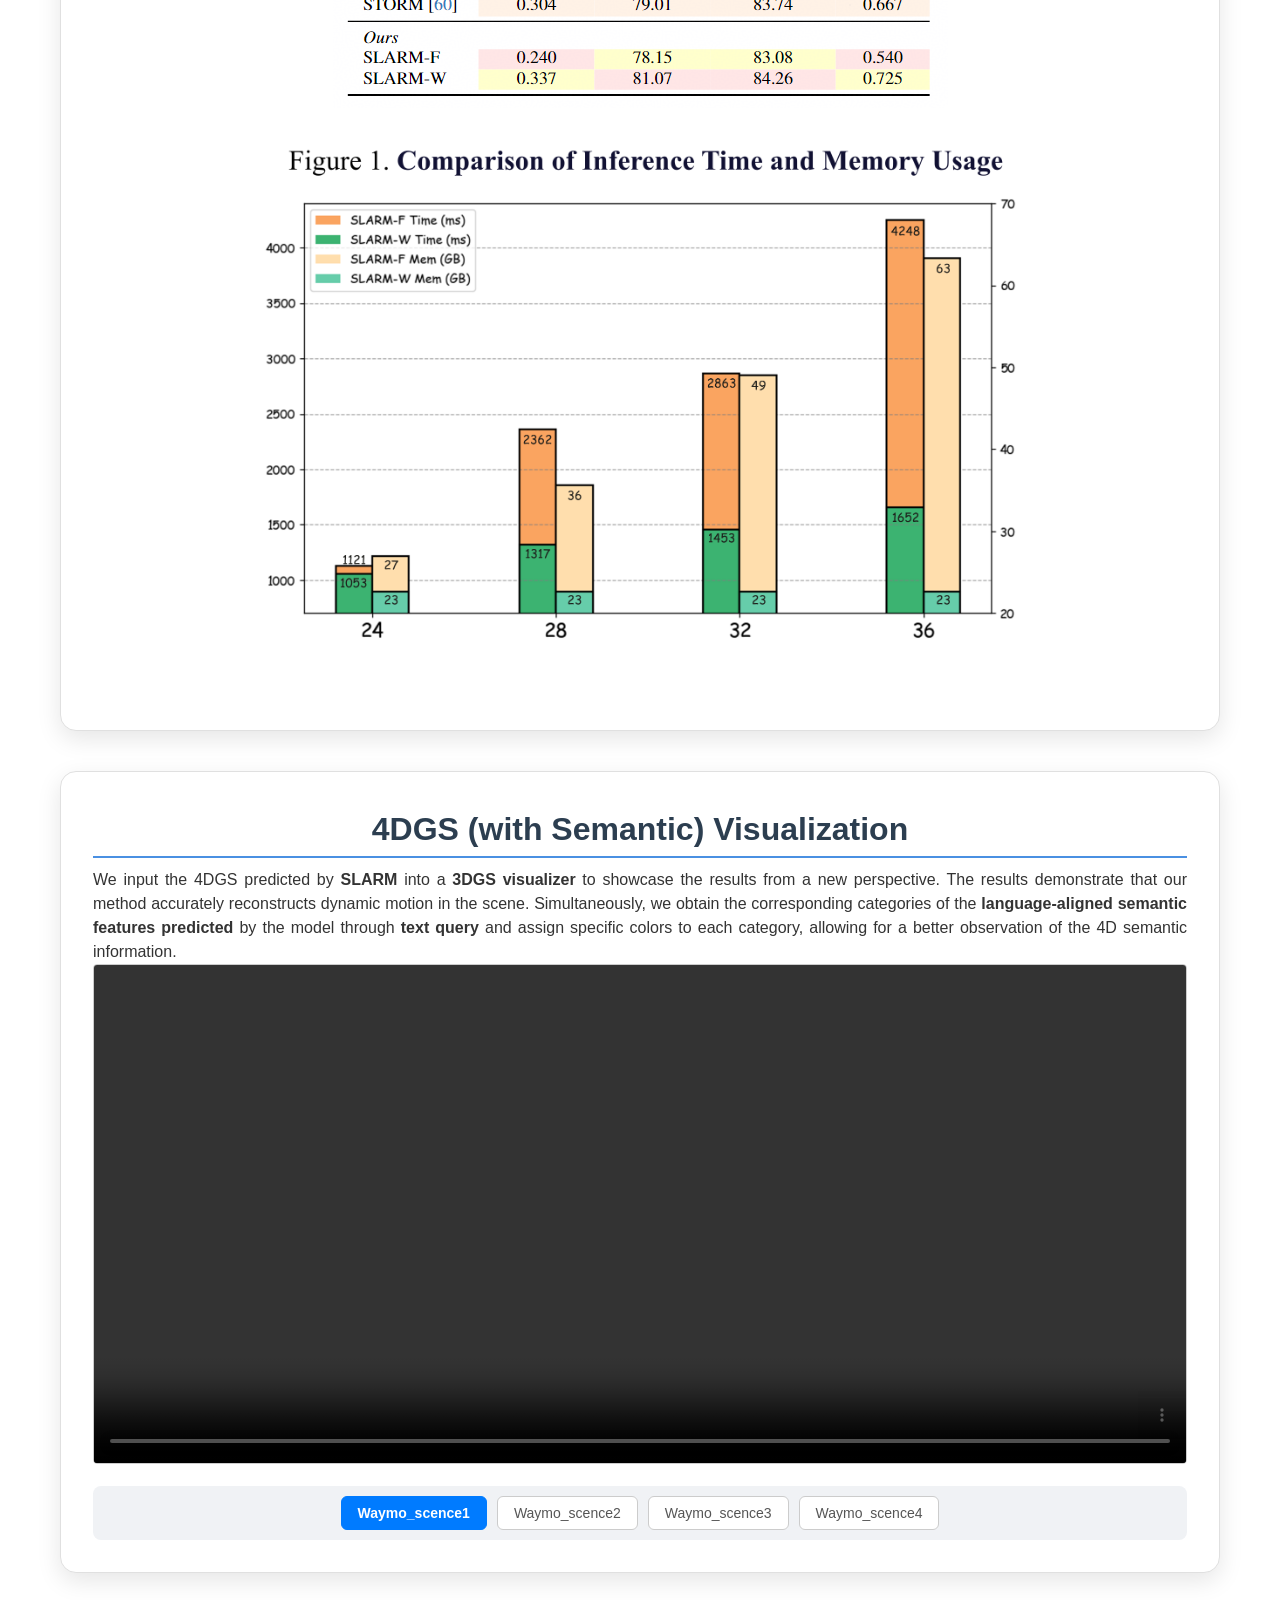
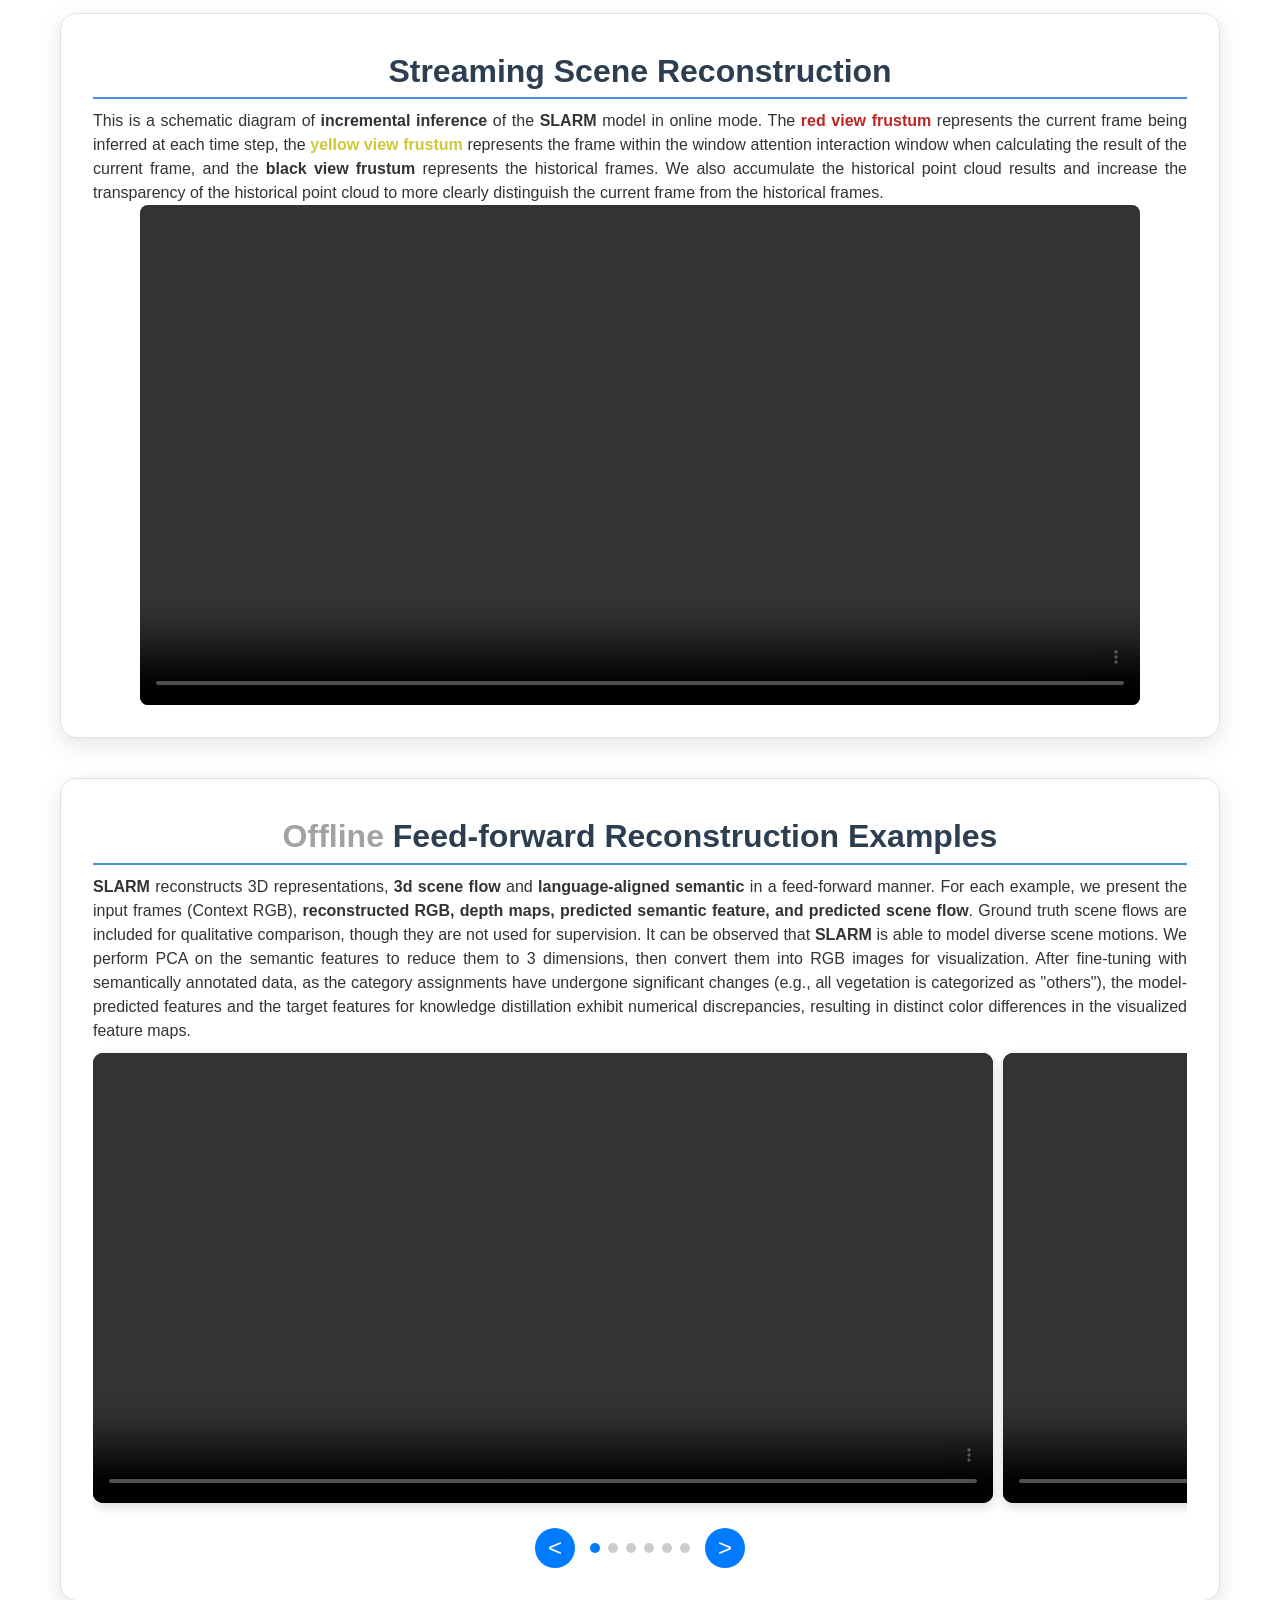
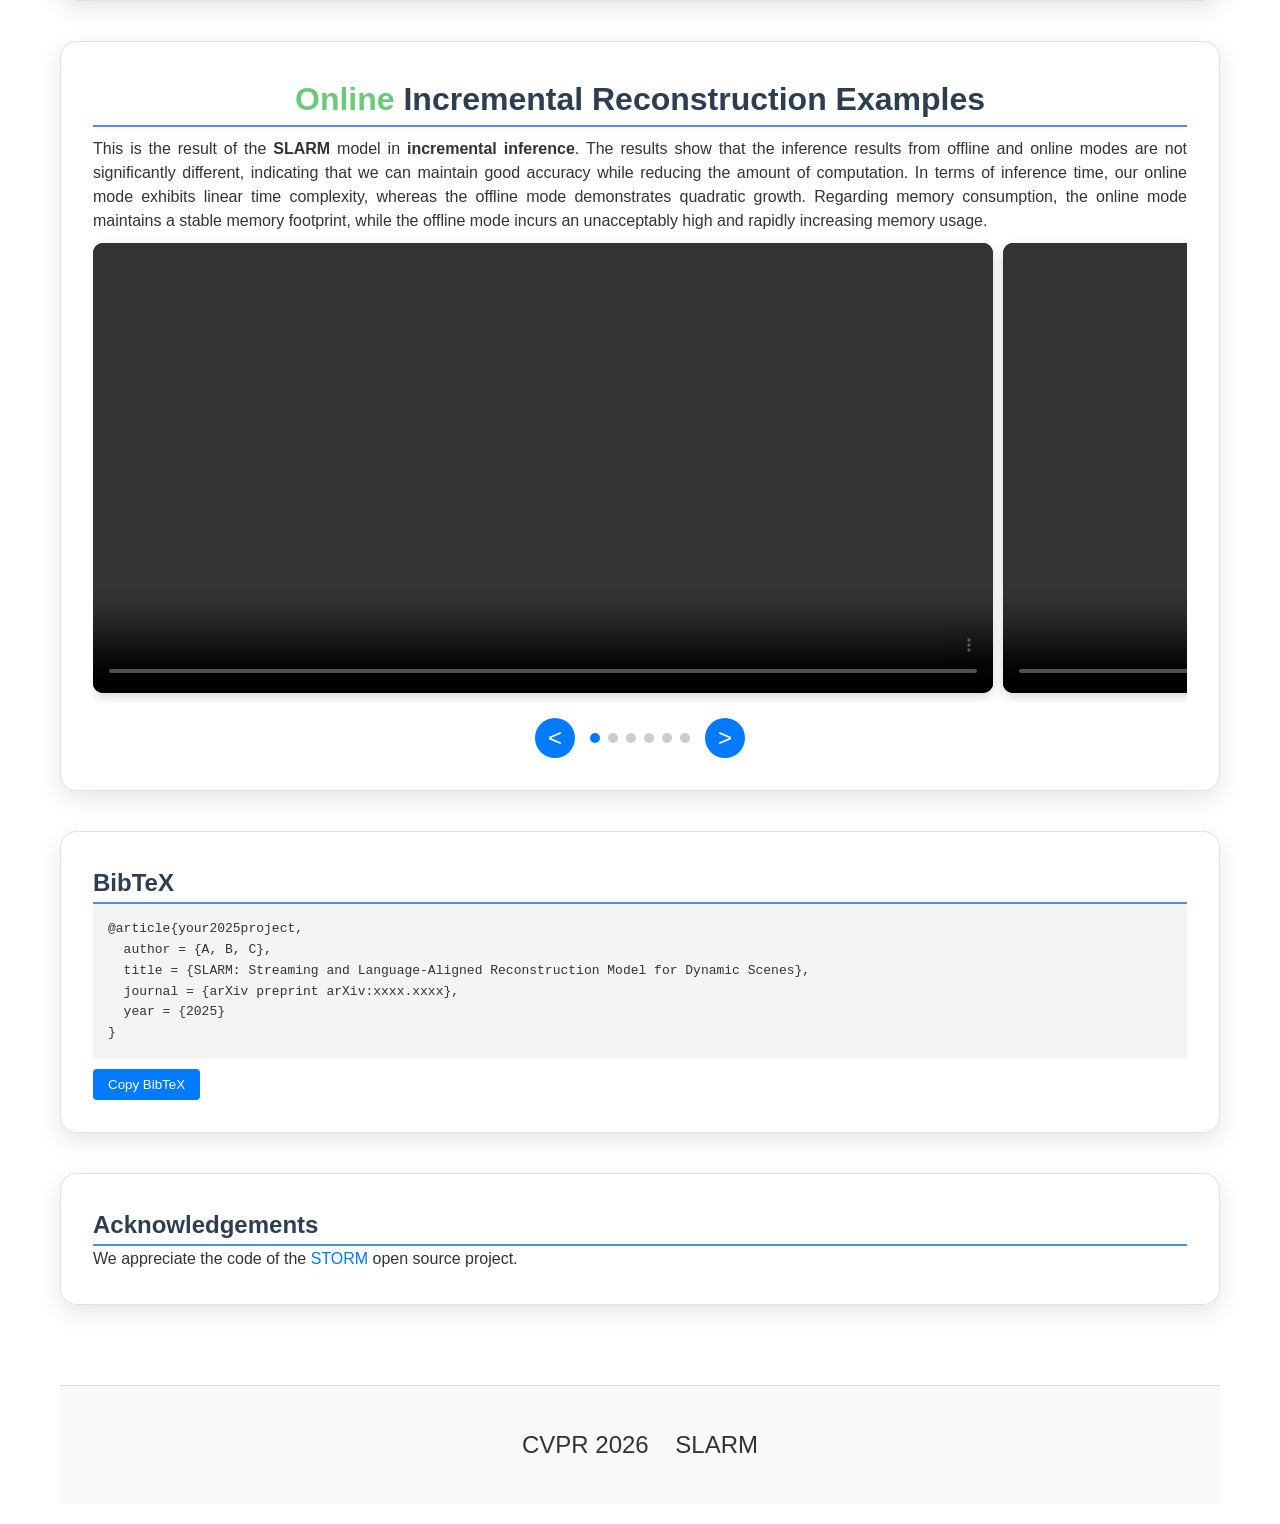
==== commit 9647a338: "fix index.html-v2" ====
--- a/index.html
+++ b/index.html
@@ -13,9 +13,9 @@
 <body>
   <header class="header">
     <div class="container">
-      <h1 class="title"><span style="color: rgb(90, 197, 174);">SLARM</span>: <span
-          style="color: rgb(75, 226, 143);">Streaming</span> and <span
-          style="color: rgb(182, 247, 32);">Language-Aligned</span> Reconstruction Model for <span
+      <h1 class="title"><span style="color: rgb(36, 12, 146);">SLARM</span>: <span
+          style="color: rgb(62, 128, 91);">Streaming</span> and <span
+          style="color: rgb(93, 129, 8);">Language-Aligned</span> Reconstruction Model for <span
           style="color: rgb(211, 112, 55);">Dynamic</span> Scenes</h1>
       <p class="authors">
         作者 A<sup>1</sup>, 作者 B<sup>2</sup>, 作者 C<sup>1</sup>
@@ -28,7 +28,7 @@
         <div class="publication-links">
           <!-- PDF Link. -->
           <span class="link-block">
-            <a href="https://arxiv.org/abs/2501.00602" class="external-link button is-normal is-rounded is-dark">
+            <a href="https://hyc-hw.github.io/web-test/" class="external-link button is-normal is-rounded is-dark">
               <span class="icon">
                 <i class="fas fa-file-pdf"></i>
               </span>
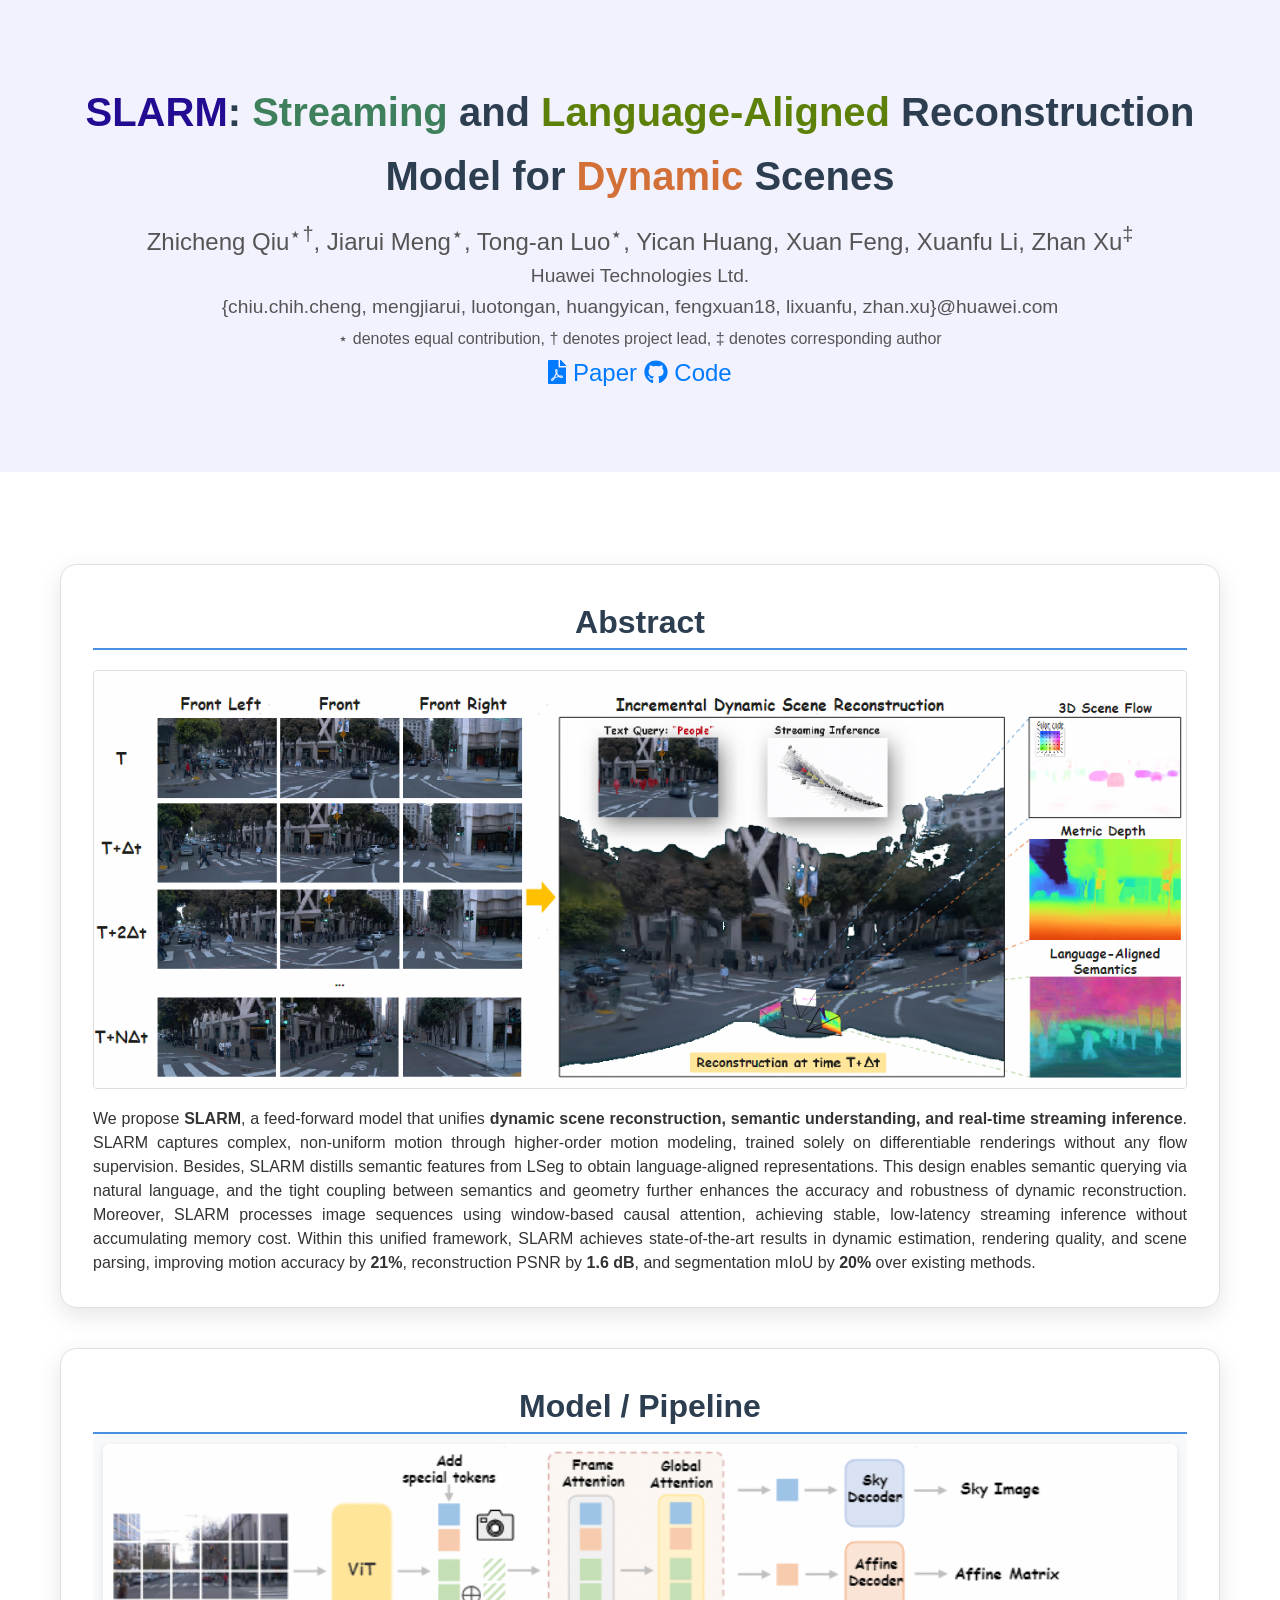
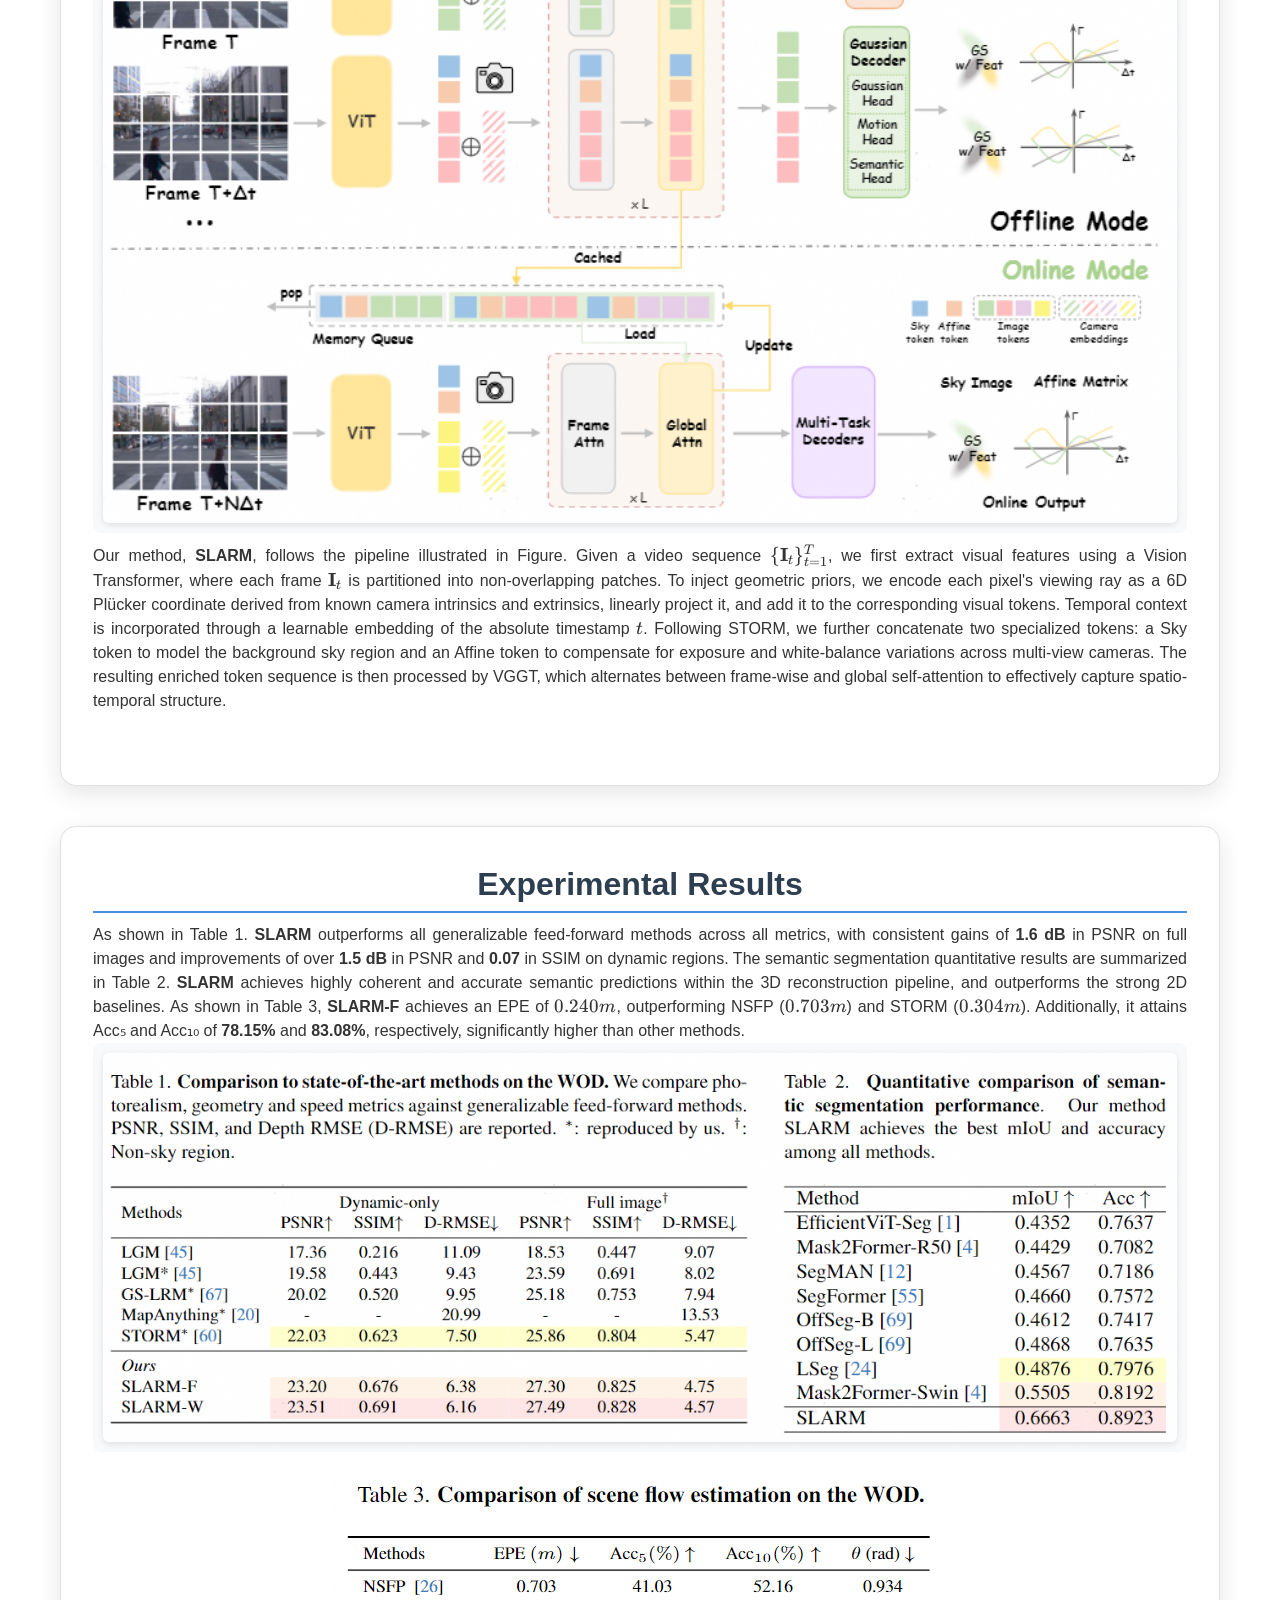
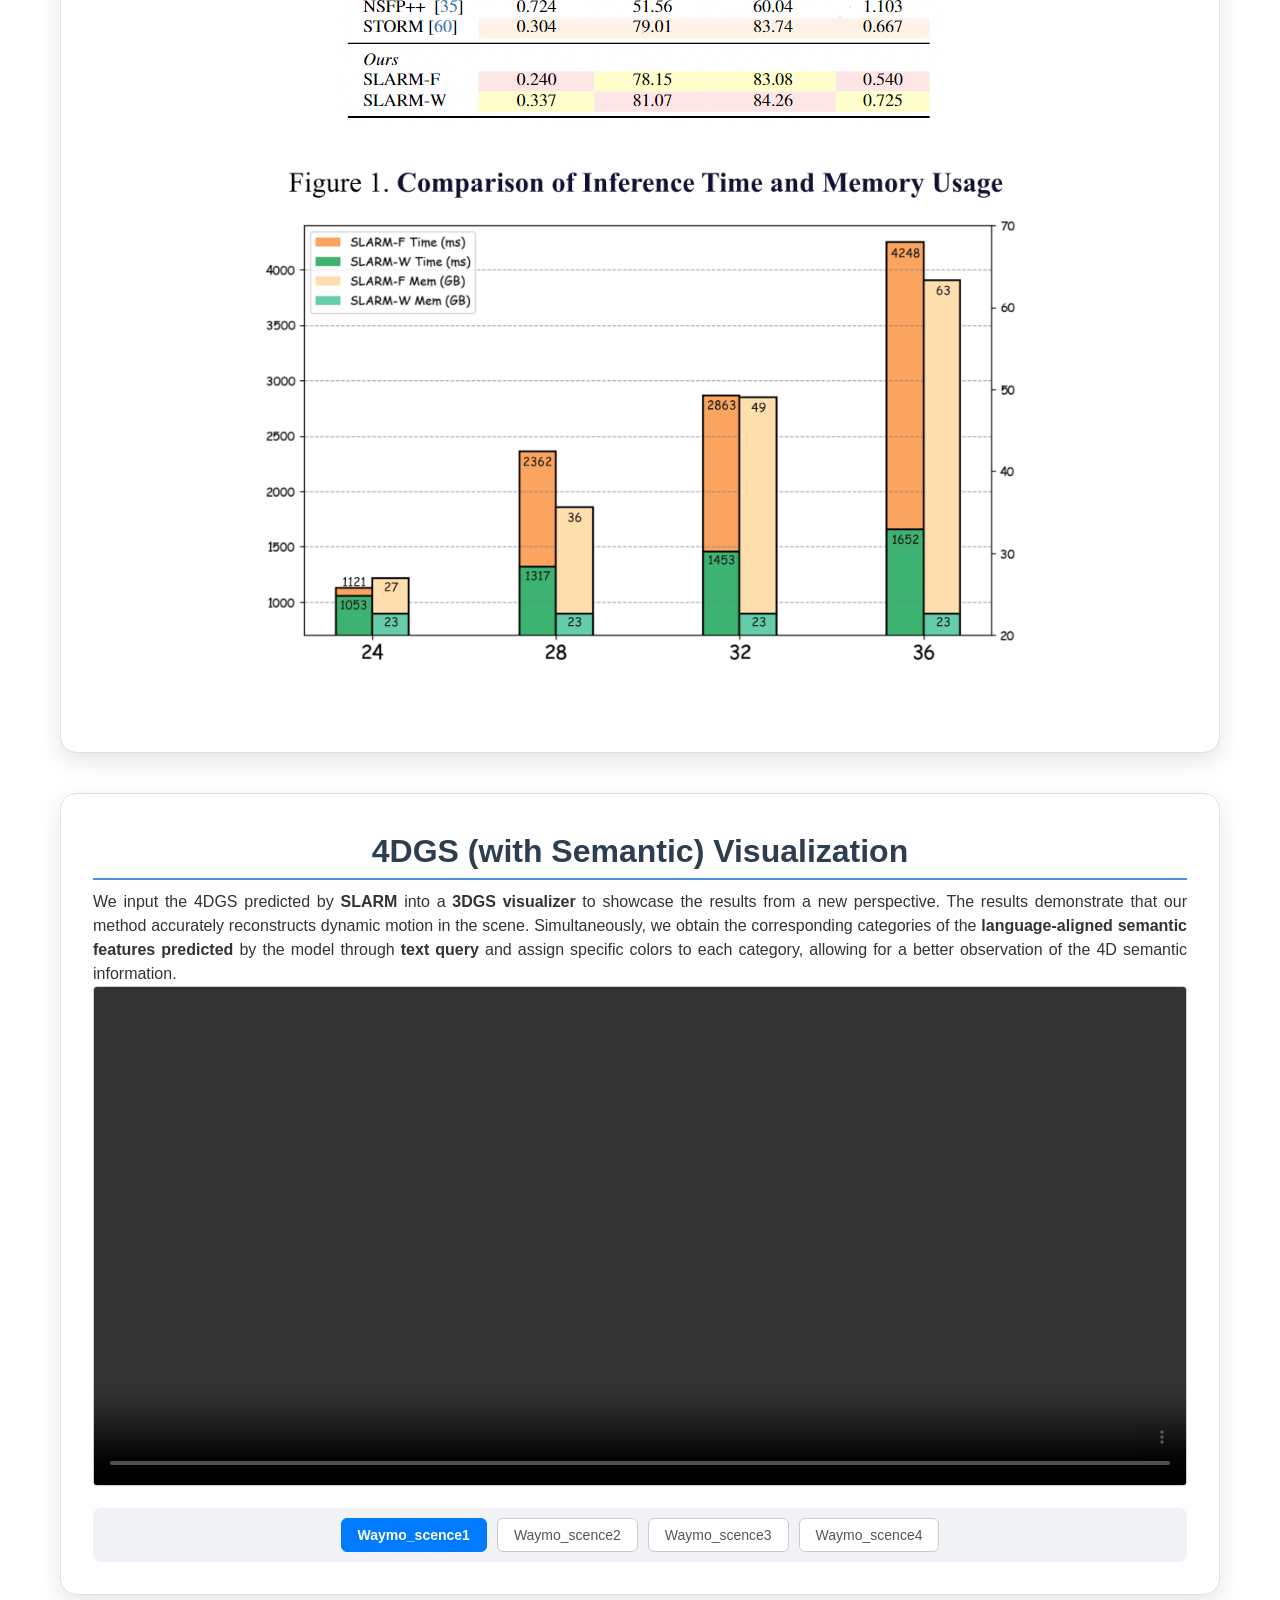
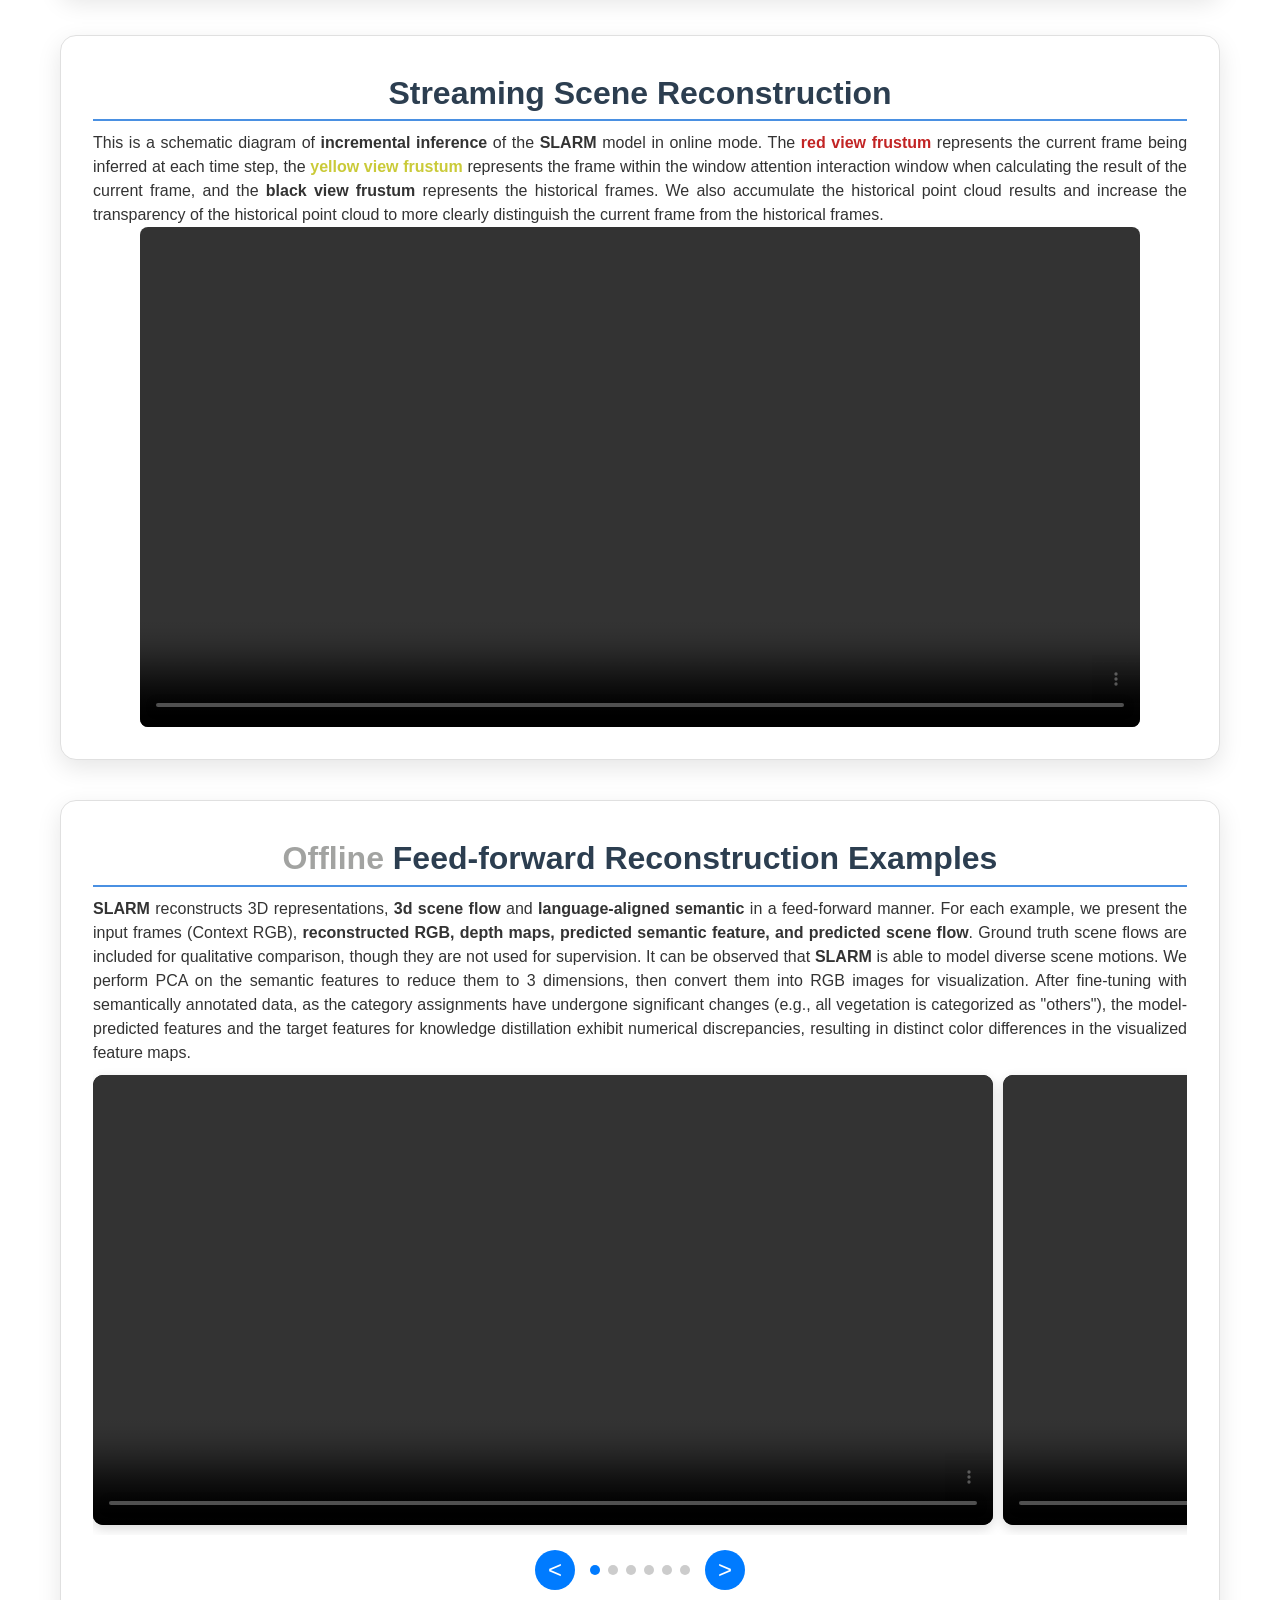
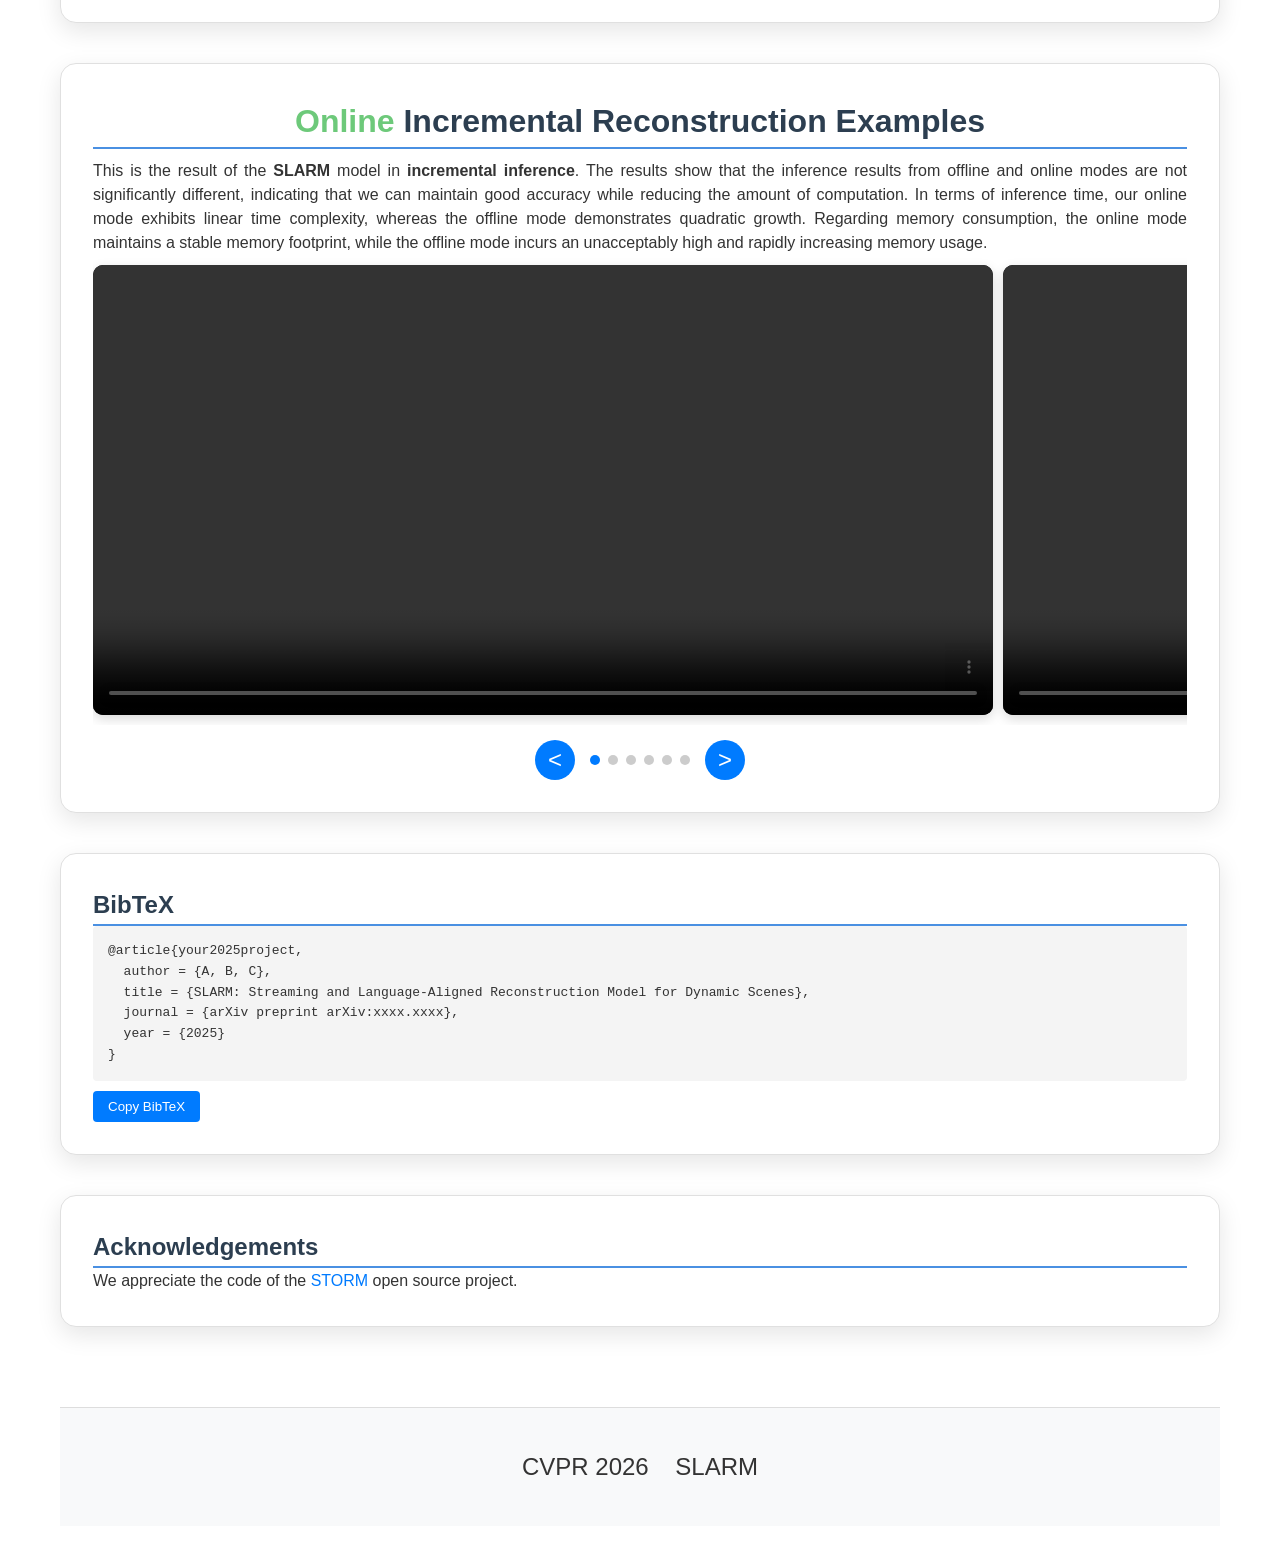
==== commit e1adab32: "add authors" ====
--- a/index.html
+++ b/index.html
@@ -18,11 +18,14 @@
           style="color: rgb(93, 129, 8);">Language-Aligned</span> Reconstruction Model for <span
           style="color: rgb(211, 112, 55);">Dynamic</span> Scenes</h1>
       <p class="authors">
-        作者 A<sup>1</sup>, 作者 B<sup>2</sup>, 作者 C<sup>1</sup>
+        Zhicheng Qiu<sup>⋆†</sup>, Jiarui Meng<sup>⋆</sup>, Tong-an Luo<sup>⋆</sup>, Yican Huang, Xuan Feng, Xuanfu Li, Zhan Xu<sup>‡</sup>
       </p>
       <p class="affiliations">
-        <sup>1</sup> 华为 <br>
-        <sup>2</sup> xxxx
+        Huawei Technologies Ltd.
+      </p>
+      <p class="affiliations">
+        {chiu.chih.cheng, mengjiarui, luotongan, huangyican, fengxuan18, lixuanfu, zhan.xu}@huawei.com<br>
+        <small>⋆ denotes equal contribution, † denotes project lead, ‡ denotes corresponding author</small>
       </p>
       <div class="links-container">
         <div class="publication-links">
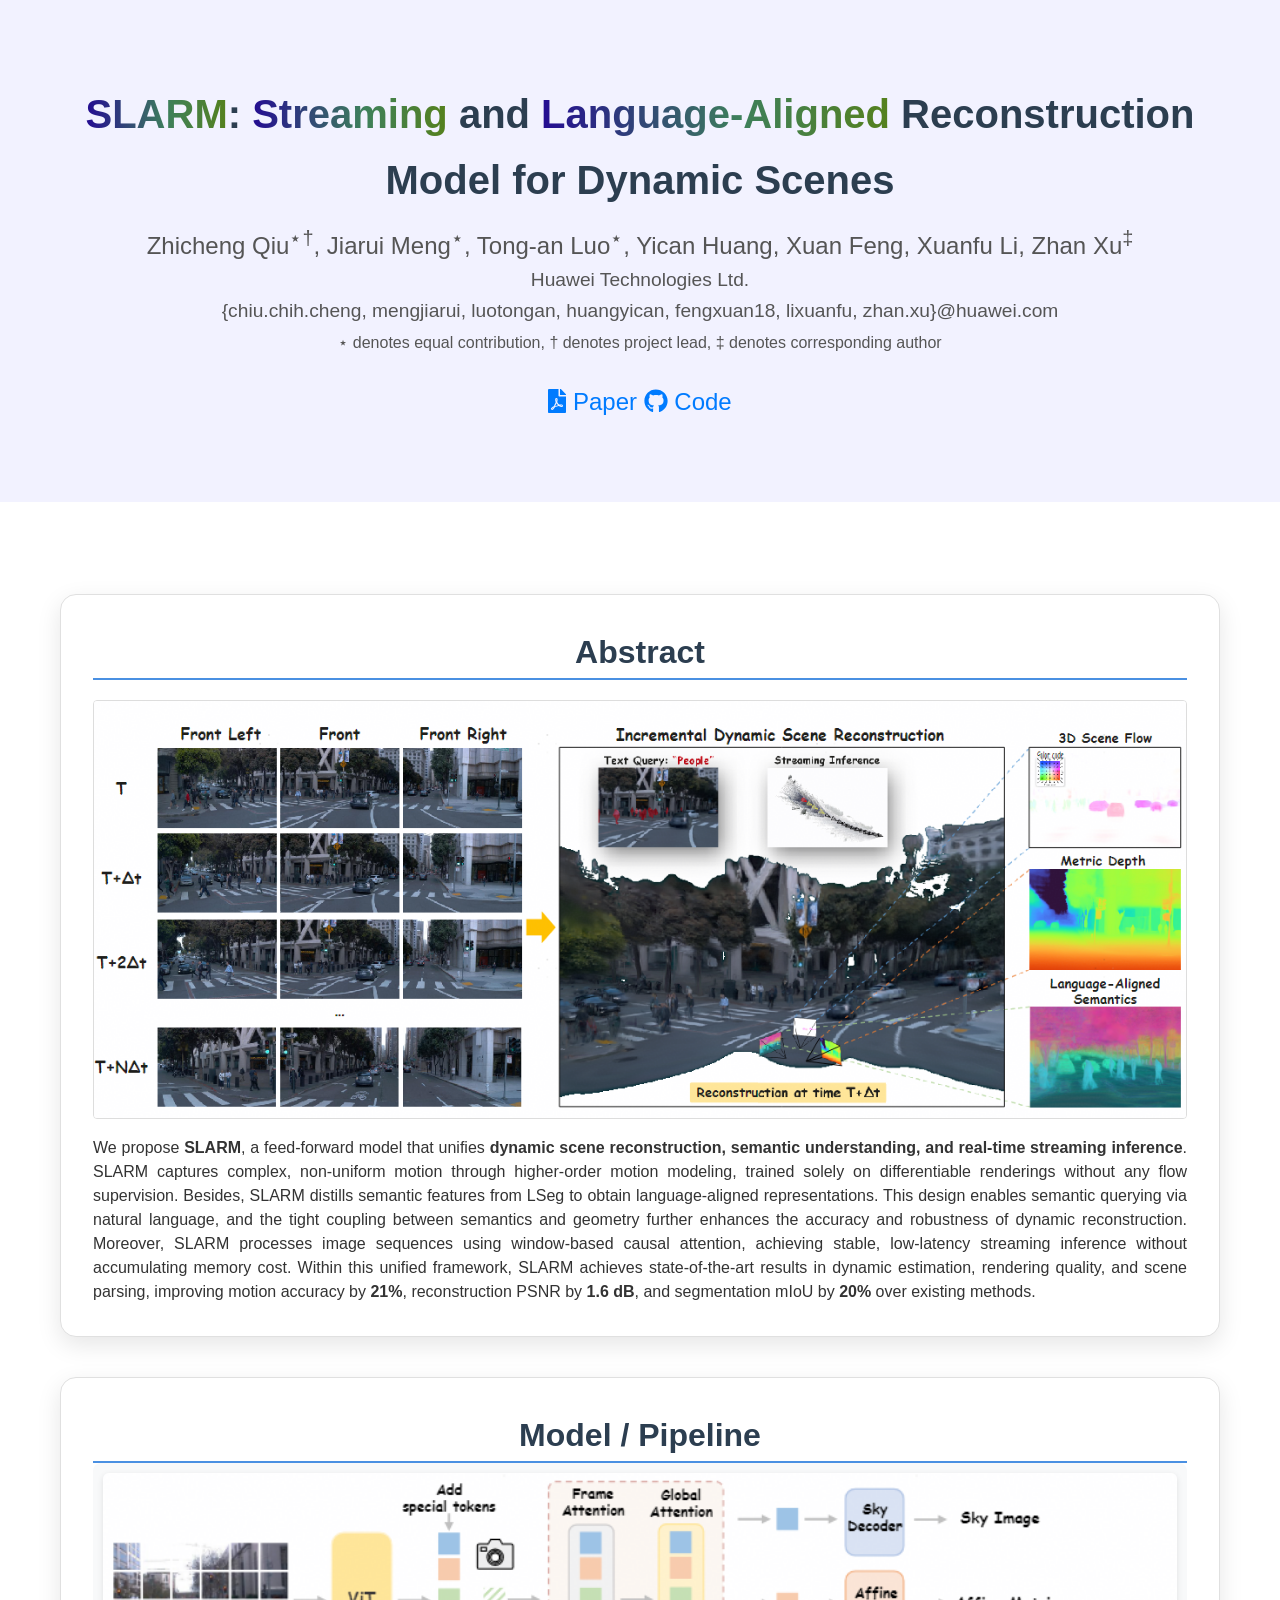
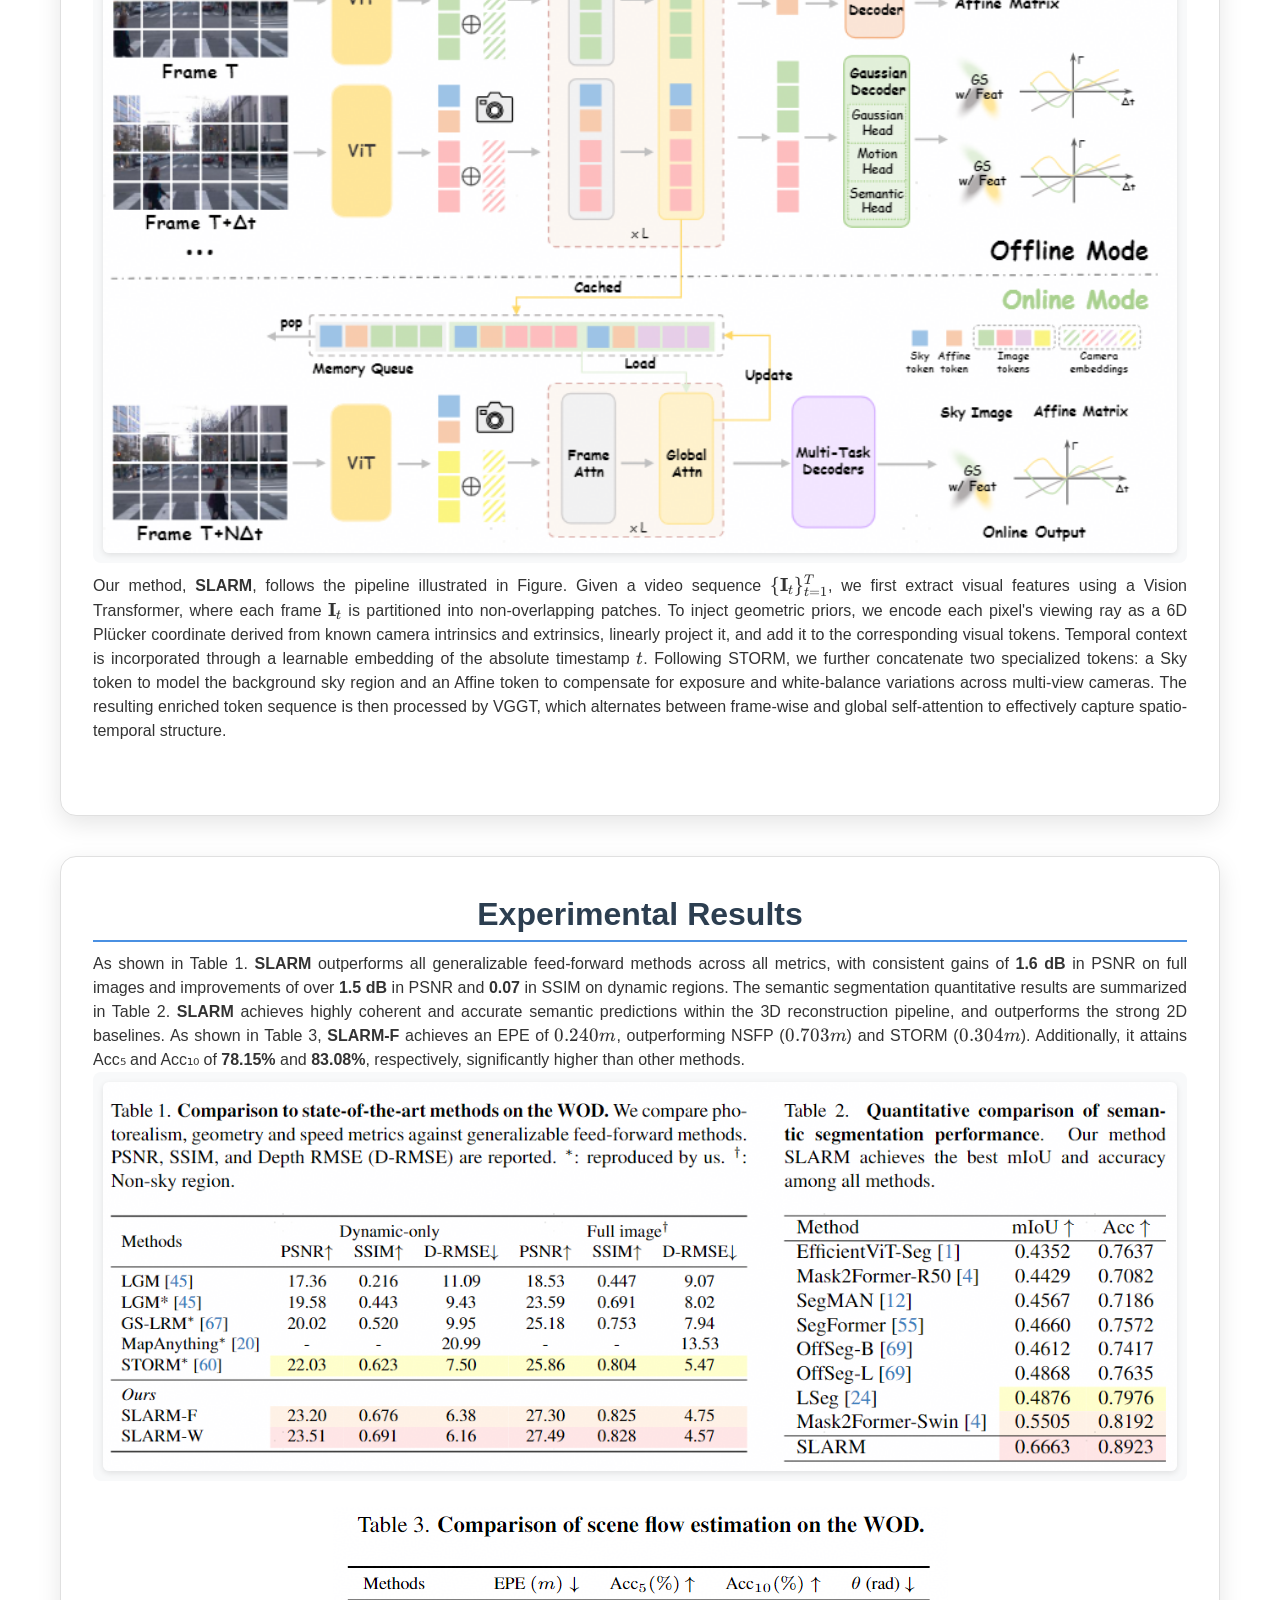
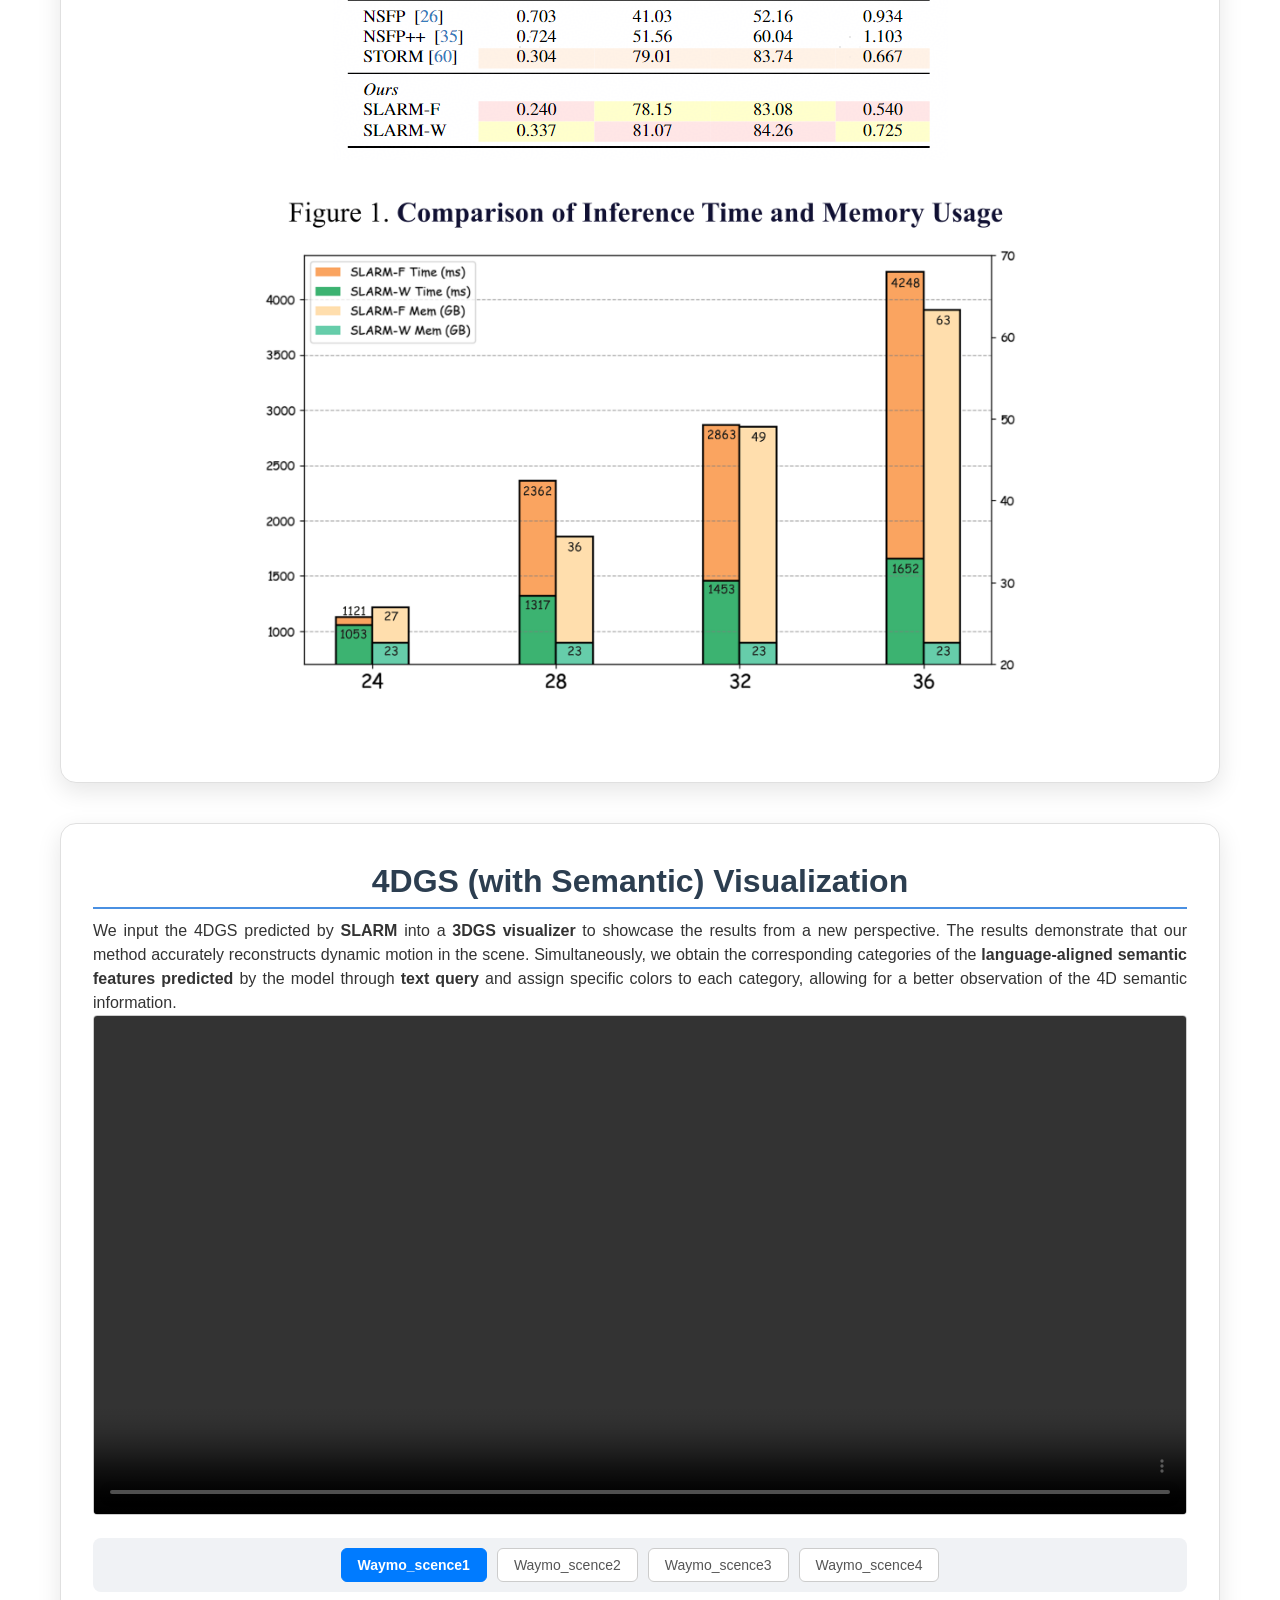
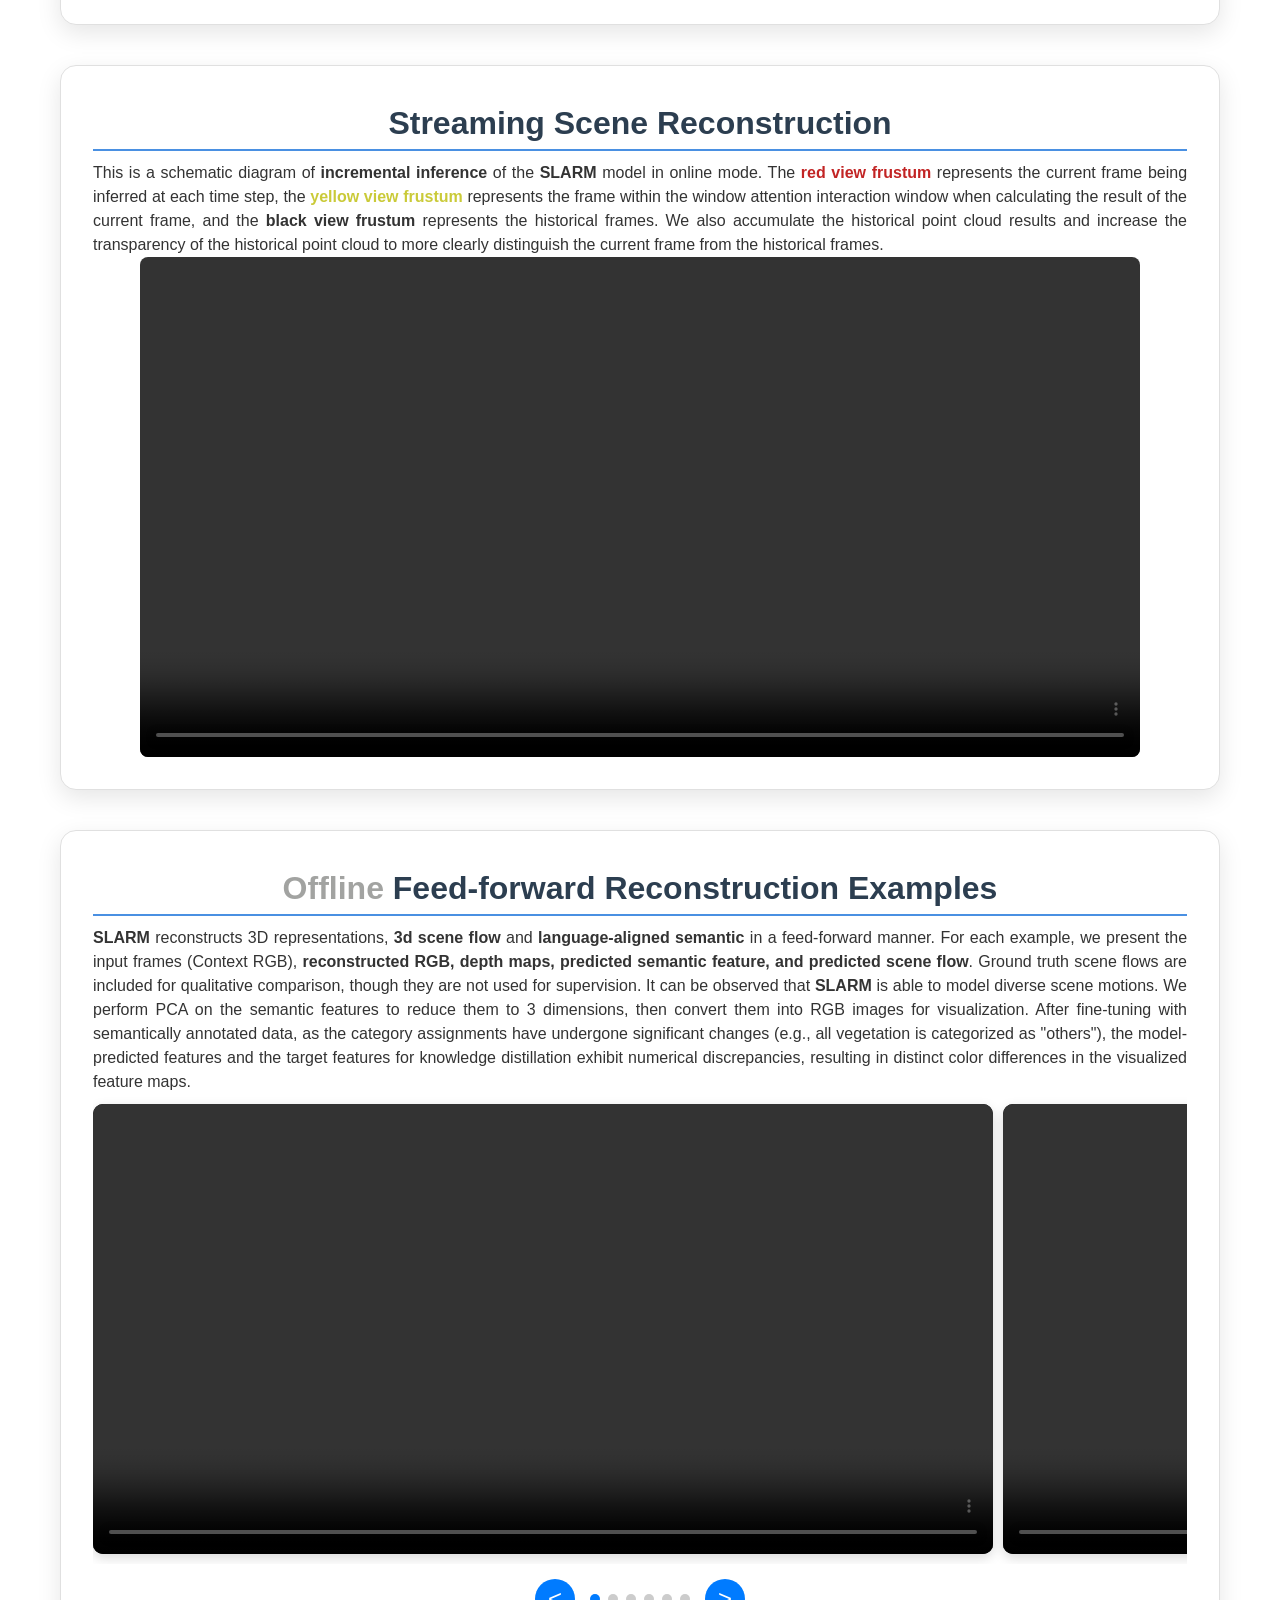
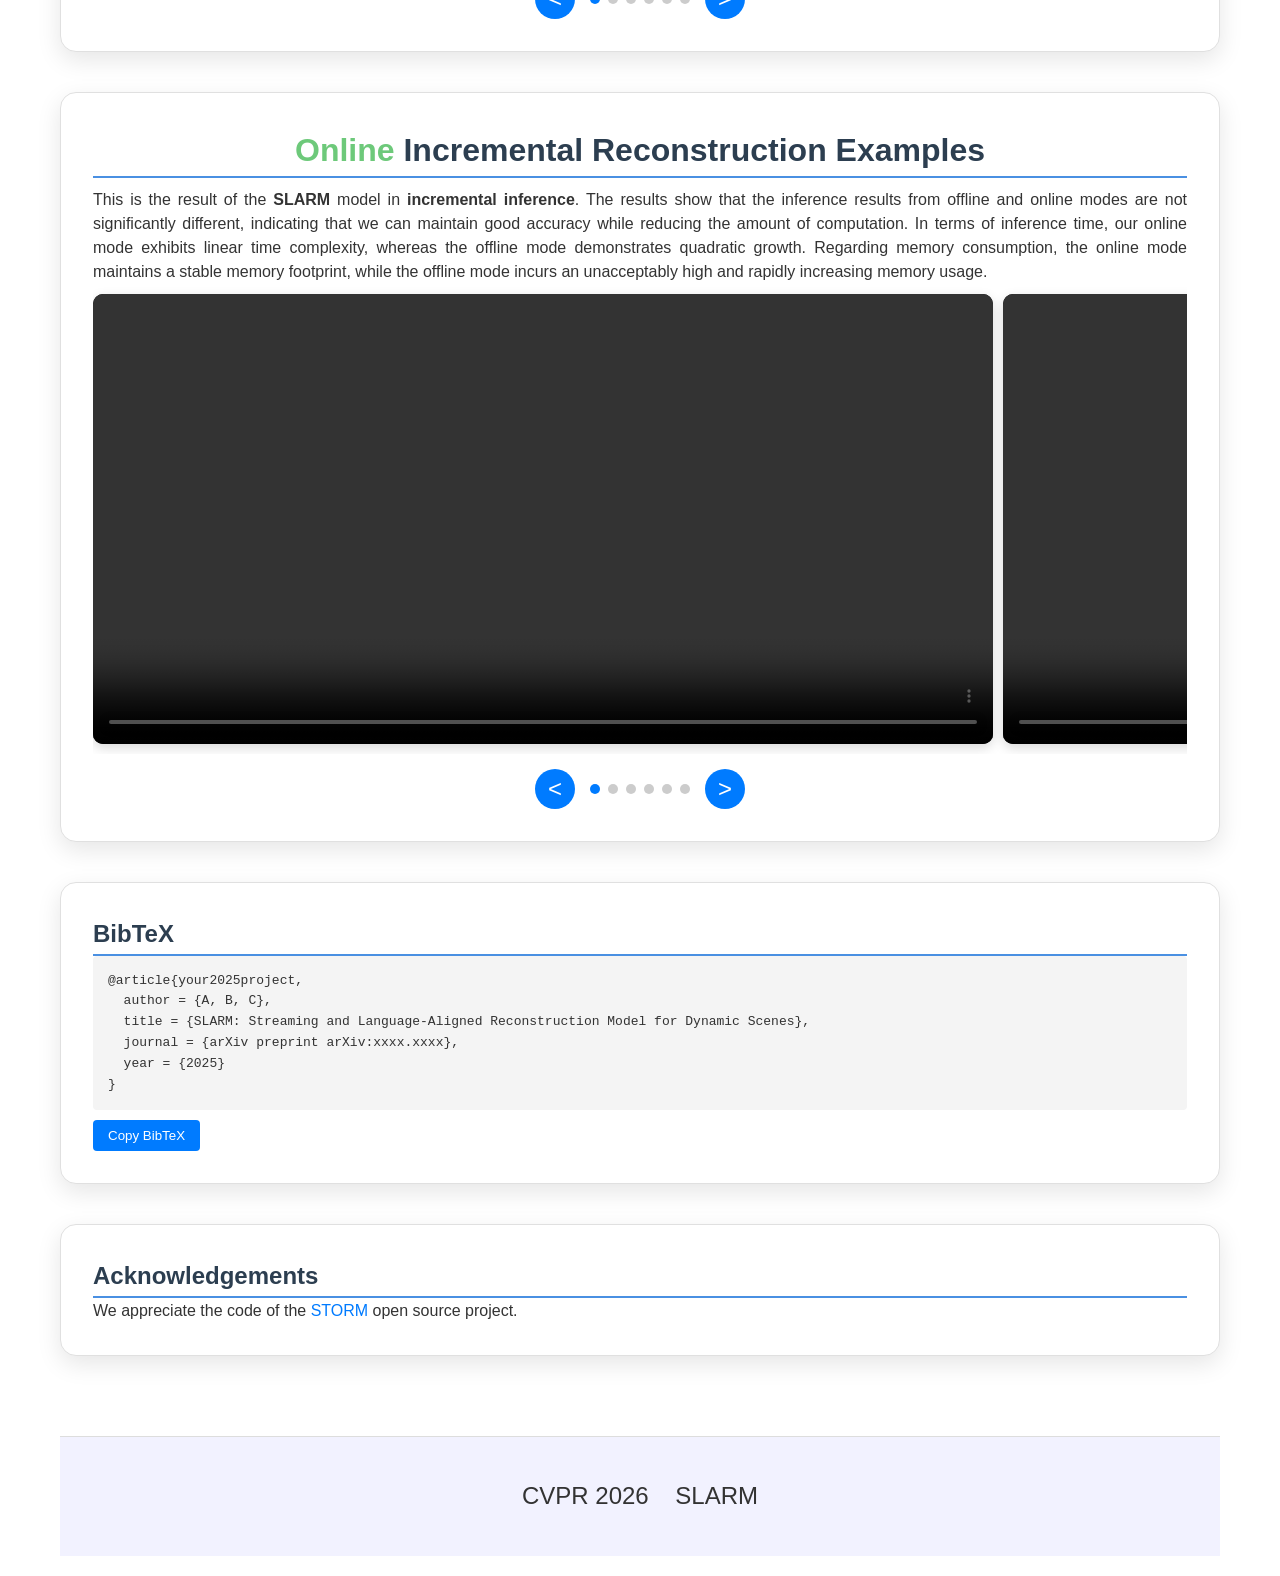
==== commit 646ea933: "change color" ====
--- a/index.html
+++ b/index.html
@@ -13,10 +13,46 @@
 <body>
   <header class="header">
     <div class="container">
-      <h1 class="title"><span style="color: rgb(36, 12, 146);">SLARM</span>: <span
+      <!-- <h1 class="title"><span style="color: rgb(36, 12, 146);">SLARM</span>: <span
           style="color: rgb(62, 128, 91);">Streaming</span> and <span
           style="color: rgb(93, 129, 8);">Language-Aligned</span> Reconstruction Model for <span
-          style="color: rgb(211, 112, 55);">Dynamic</span> Scenes</h1>
+          style="color: rgb(211, 112, 55);">Dynamic</span> Scenes</h1> -->
+      <style>
+          @keyframes gradient-shift {
+              0% {
+                  background-position: 0% 50%;
+              }
+
+              50% {
+                  background-position: 100% 50%;
+              }
+
+              100% {
+                  background-position: 0% 50%;
+              }
+          }
+
+          .animated-gradient {
+              display: inline-block;
+              background: linear-gradient(90deg,
+                      #240c92, #3e805b, #5d8108, #d37037,
+                      #240c92, #3e805b, #5d8108, #d37037);
+              background-size: 400% 100%;
+              -webkit-background-clip: text;
+              background-clip: text;
+              color: transparent;
+              animation: gradient-shift 8s ease infinite;
+              padding: 2px 0;
+              /* 确保背景覆盖完整 */
+          }
+      </style>
+      <h1 class="title">
+          <span class="animated-gradient">SLARM</span>:
+          <span class="animated-gradient" style="animation-delay: 2s;">Streaming</span> and
+          <span class="animated-gradient" style="animation-delay: 4s;">Language-Aligned</span>
+          Reconstruction Model for Dynamic Scenes
+      </h1>
+      
       <p class="authors">
         Zhicheng Qiu<sup>⋆†</sup>, Jiarui Meng<sup>⋆</sup>, Tong-an Luo<sup>⋆</sup>, Yican Huang, Xuan Feng, Xuanfu Li, Zhan Xu<sup>‡</sup>
       </p>
@@ -27,6 +63,7 @@
         {chiu.chih.cheng, mengjiarui, luotongan, huangyican, fengxuan18, lixuanfu, zhan.xu}@huawei.com<br>
         <small>⋆ denotes equal contribution, † denotes project lead, ‡ denotes corresponding author</small>
       </p>
+      <br>
       <div class="links-container">
         <div class="publication-links">
           <!-- PDF Link. -->
--- a/css/styles.css
+++ b/css/styles.css
@@ -394,7 +394,7 @@
 .footer {
   margin-top: 80px;
   padding: 20px 0;
-  background-color: #f8f9fa;
+  background: rgba(240, 240, 255, 0.85);
   border-top: 1px solid #ddd;
   text-align: center;
   font-size: 1.5rem;
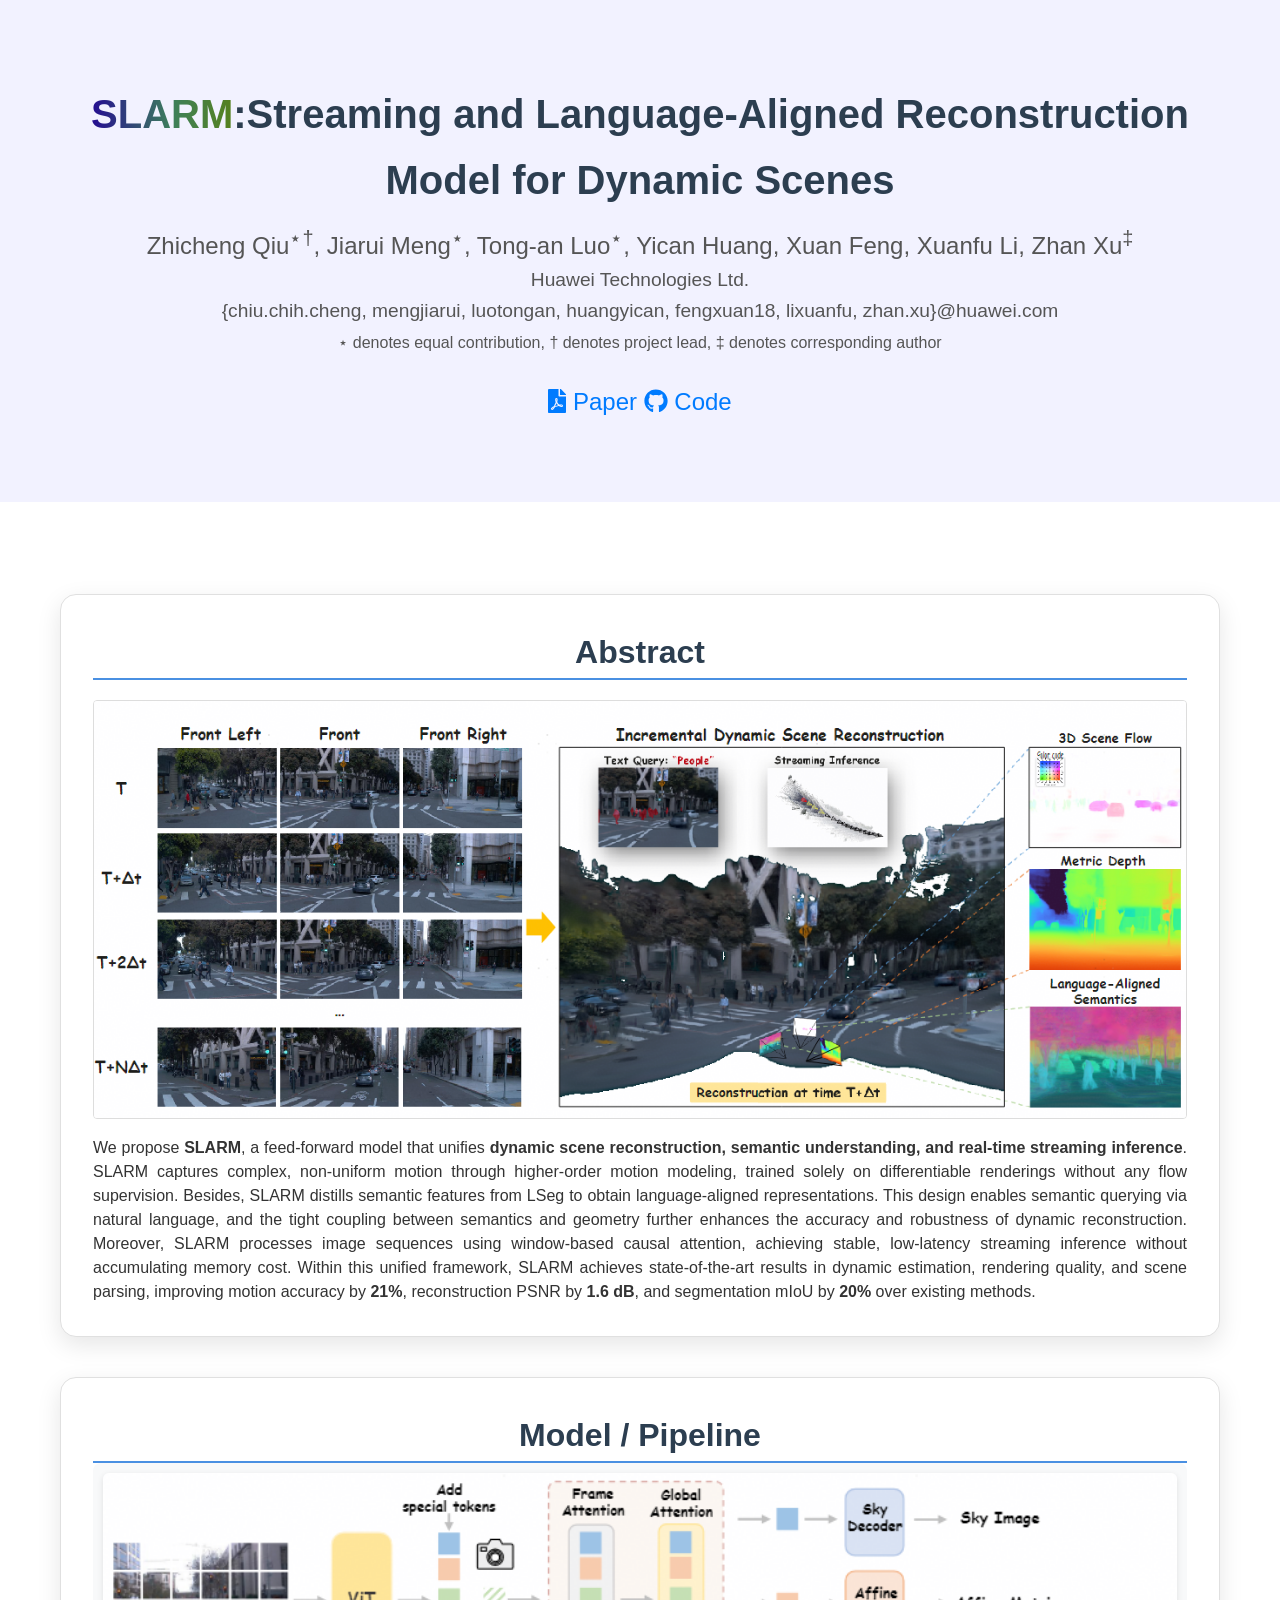
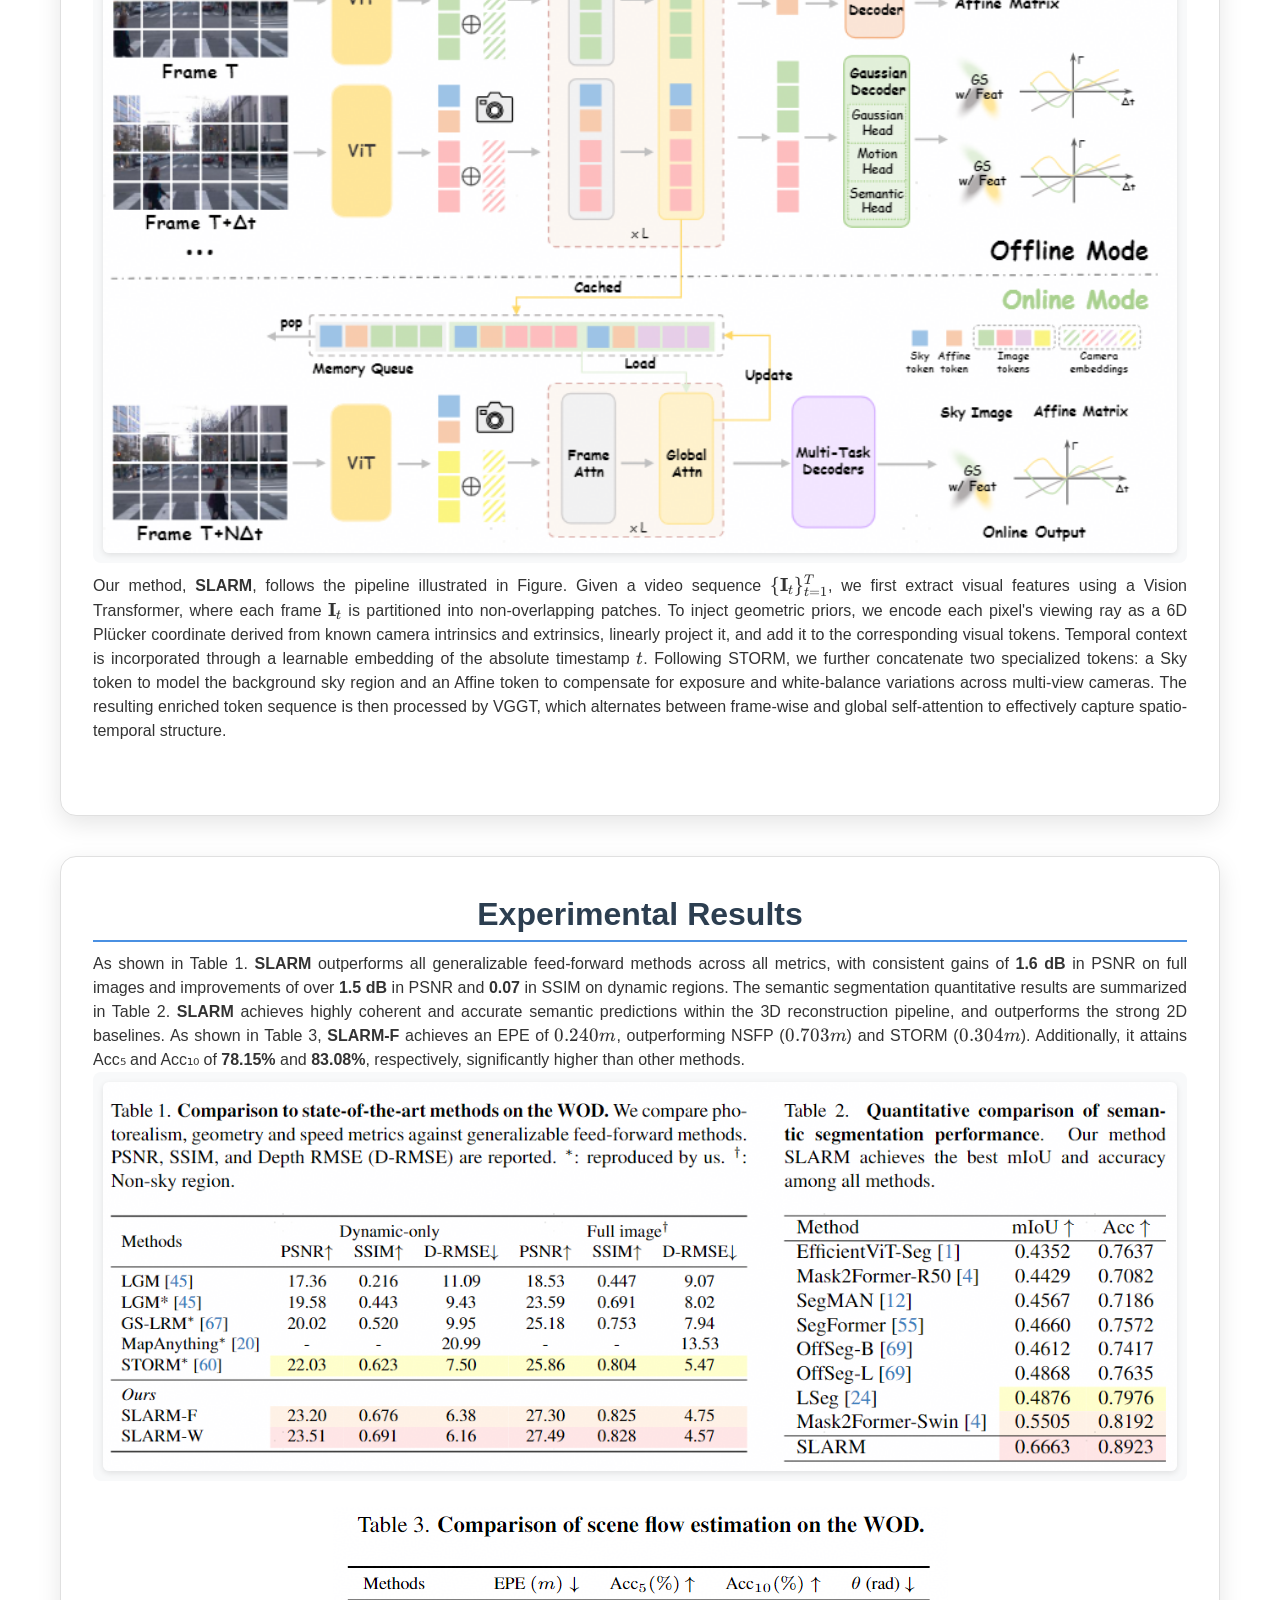
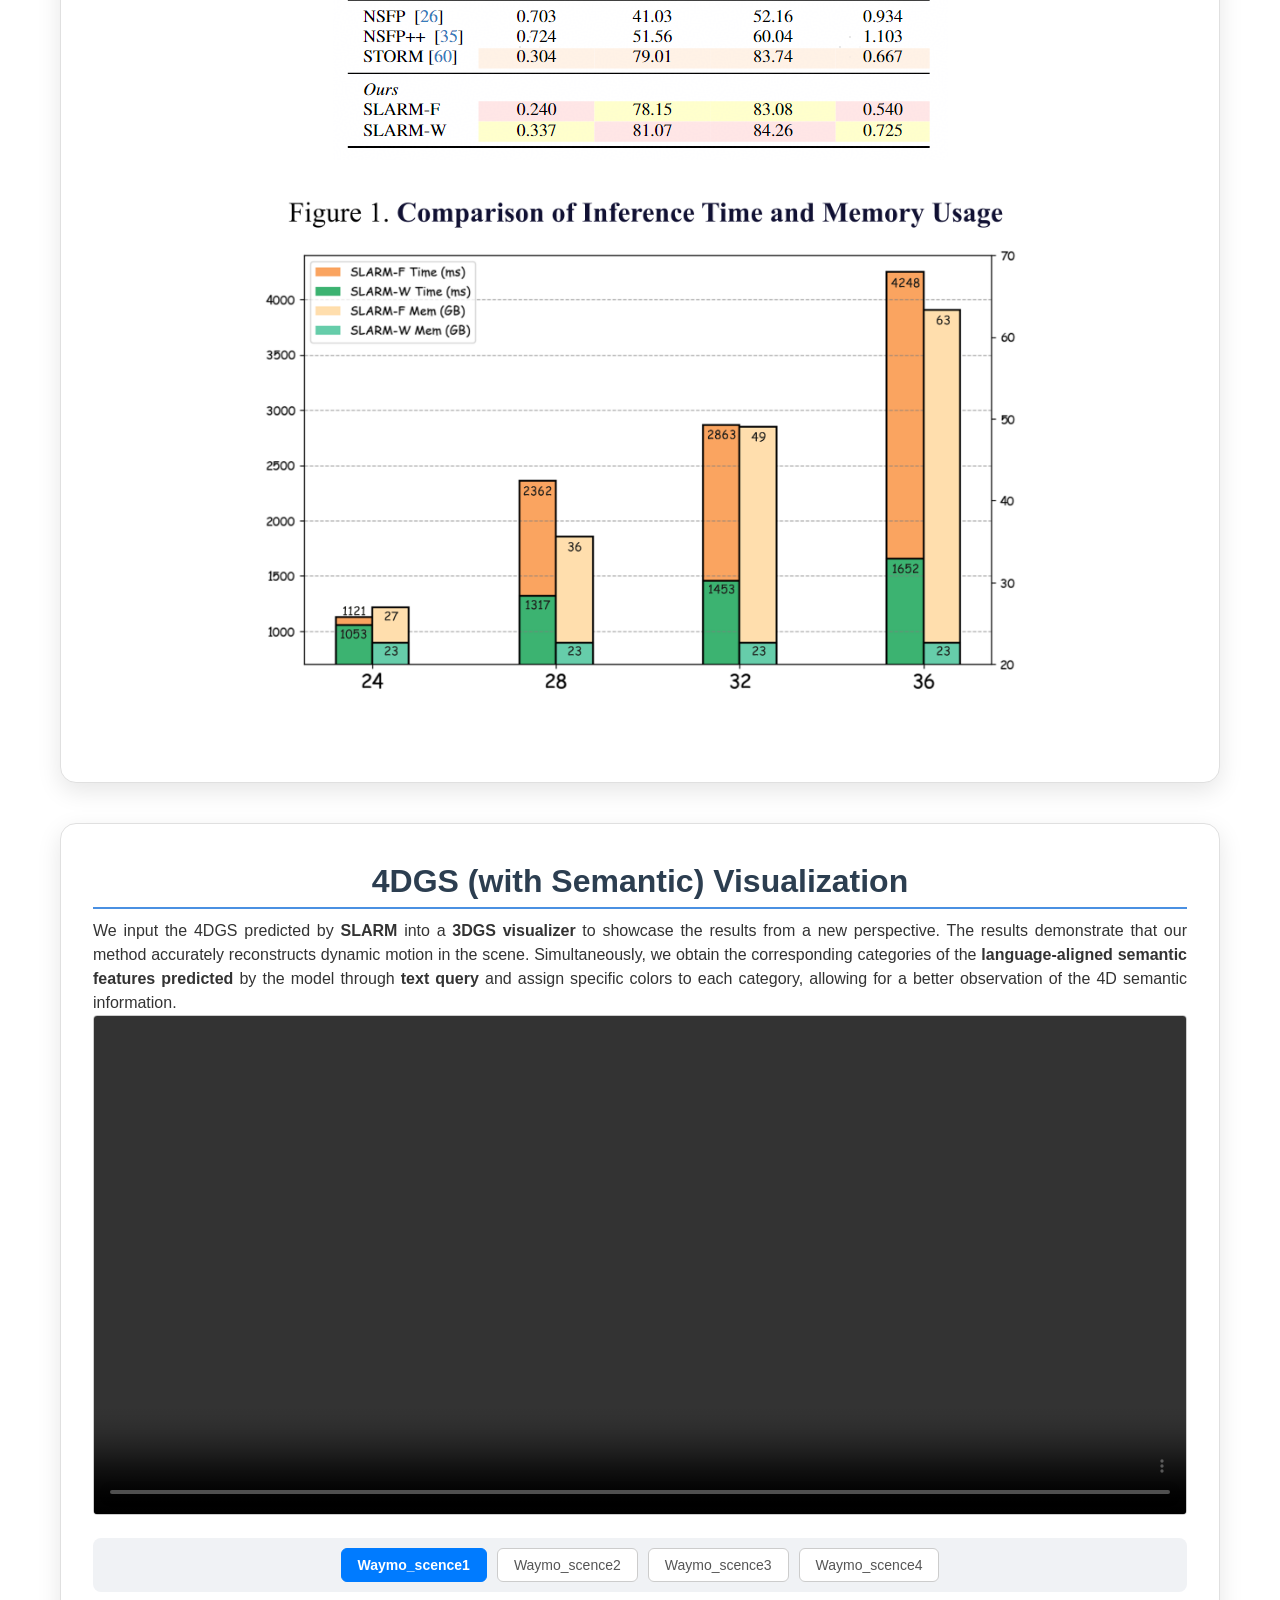
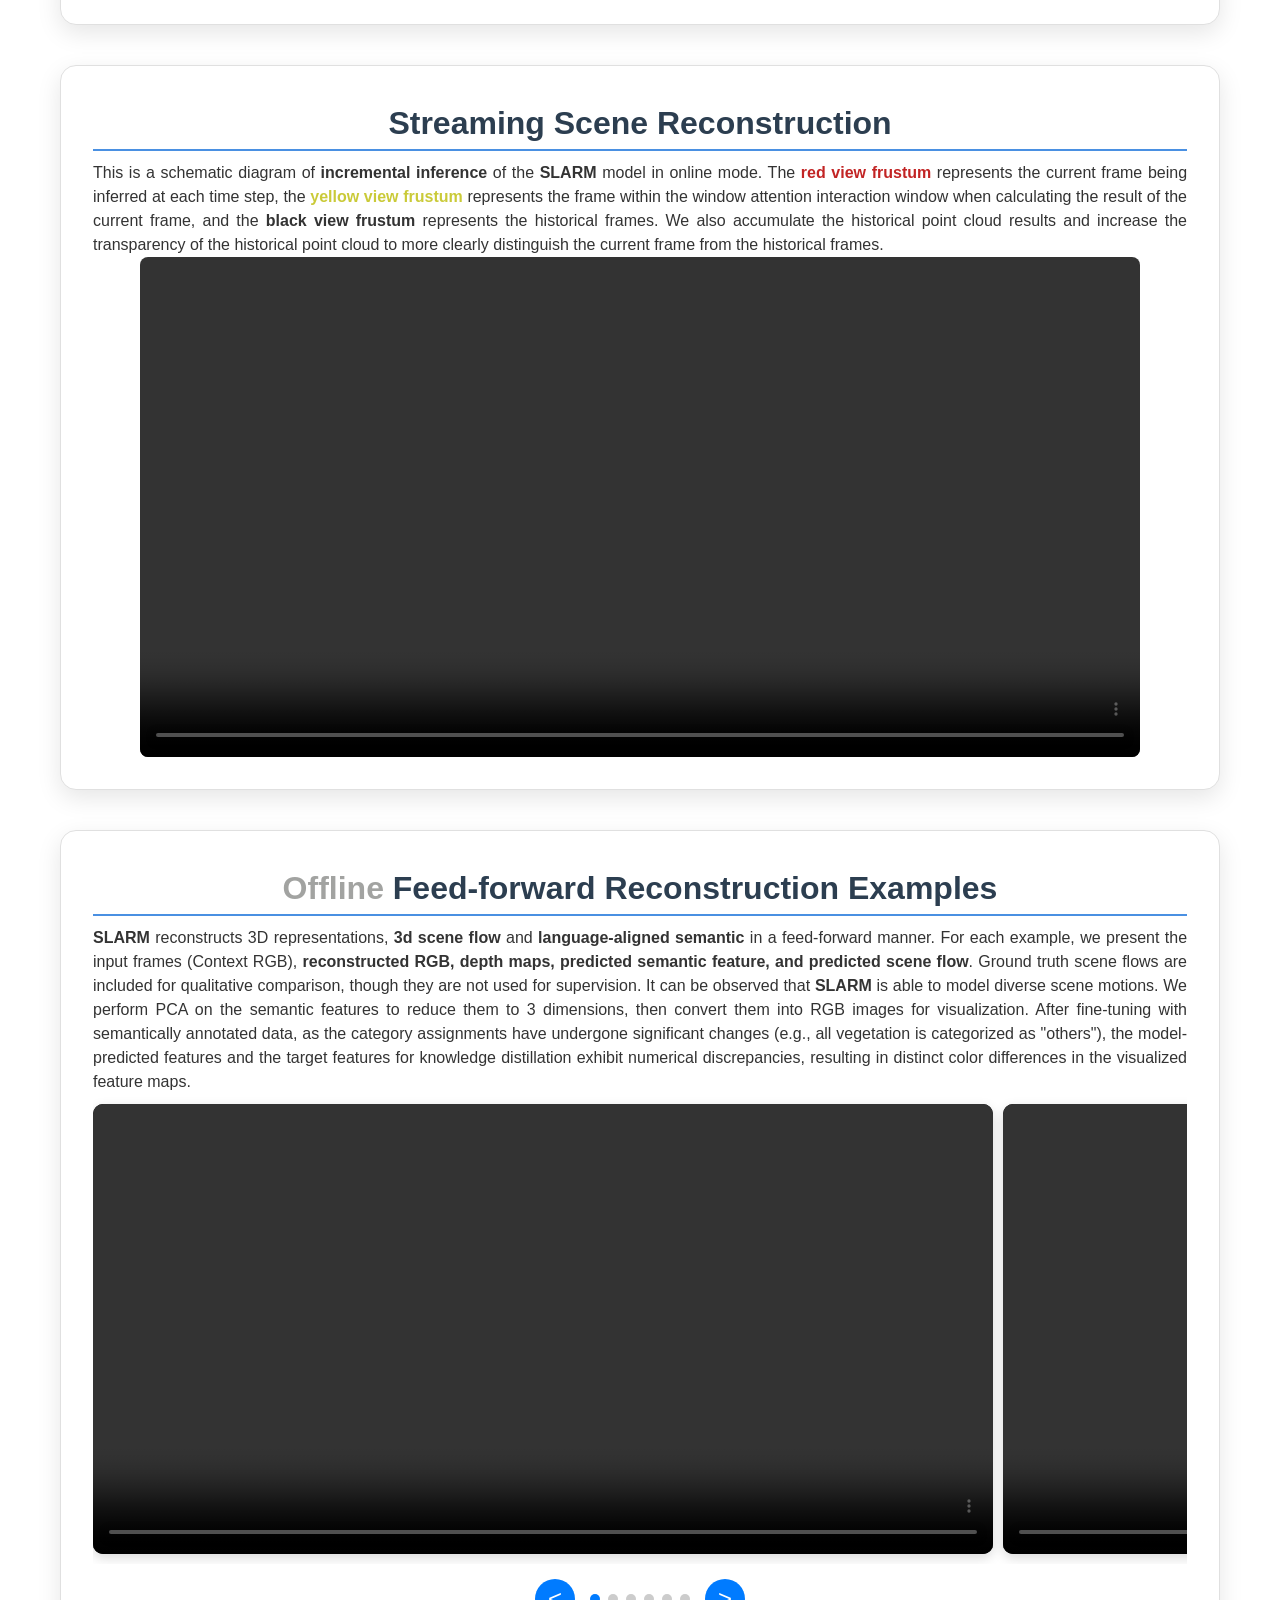
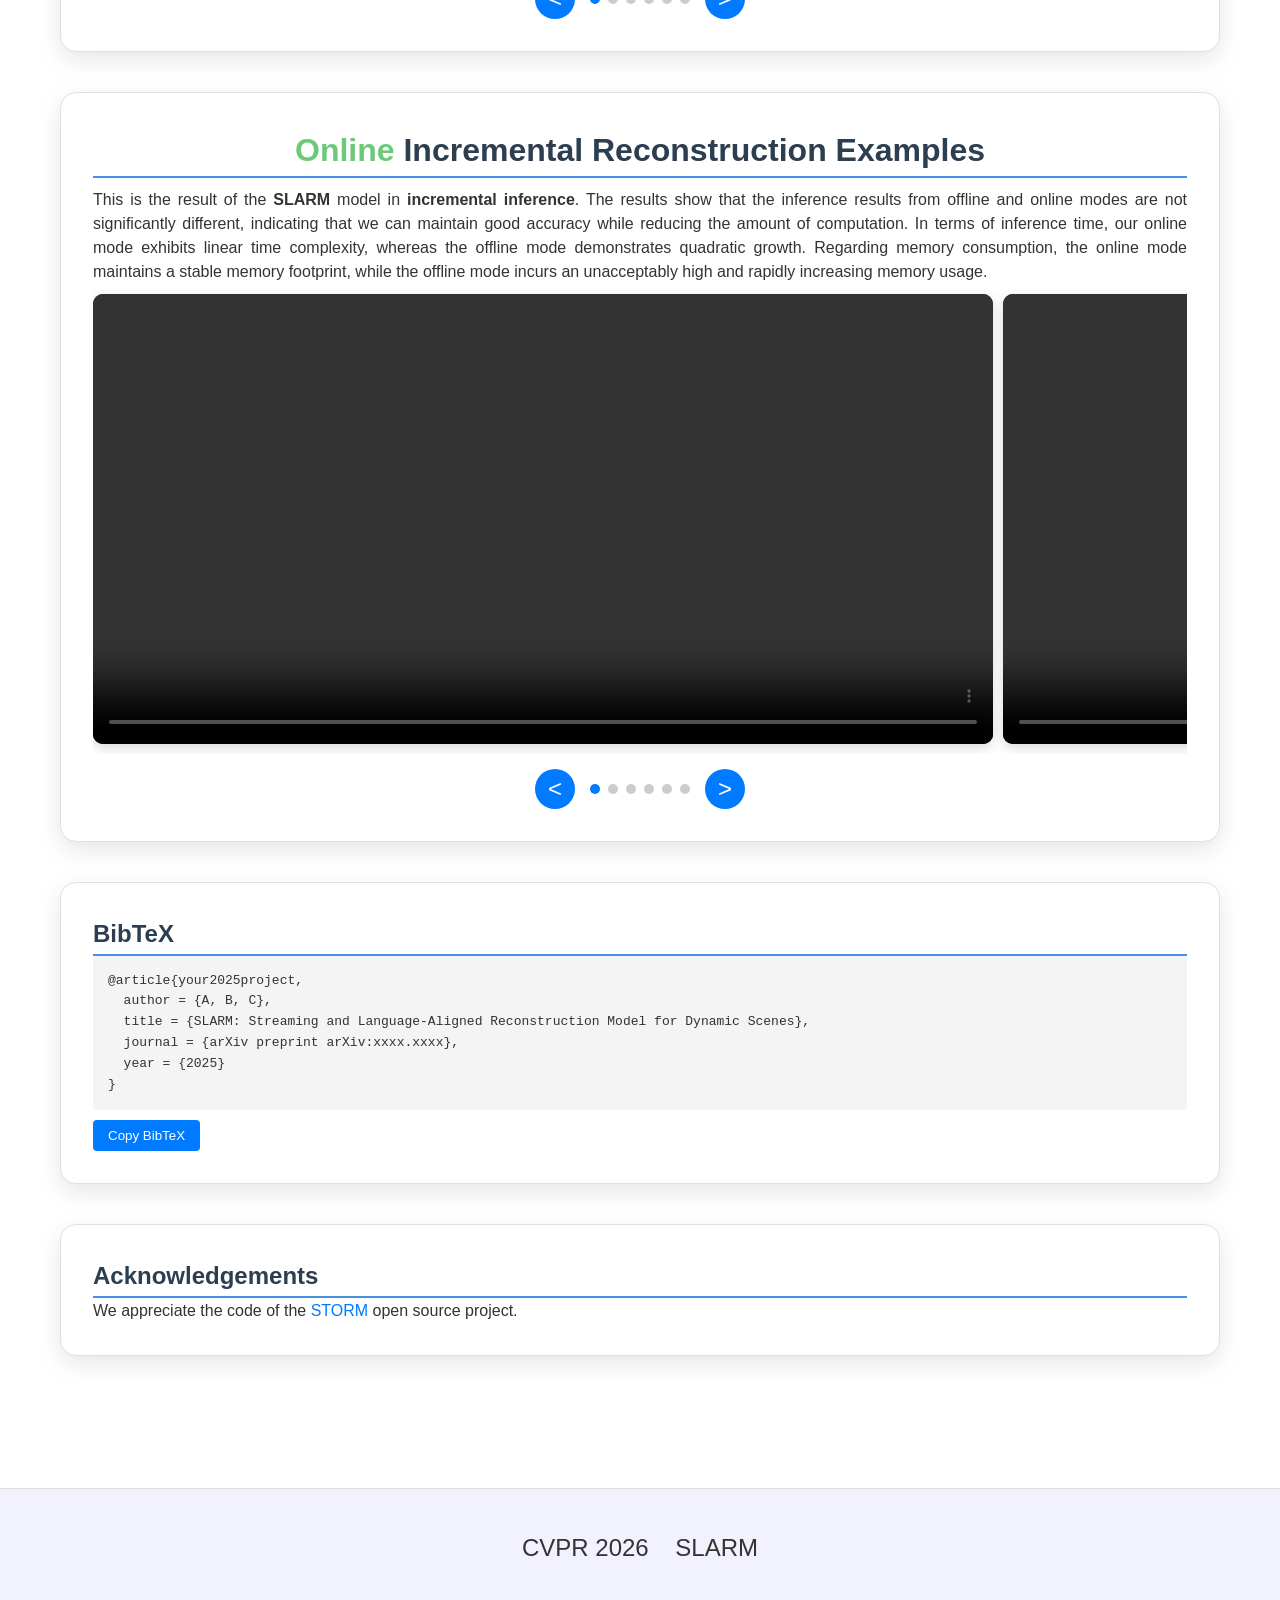
==== commit edc0e860: "change color v2" ====
--- a/index.html
+++ b/index.html
@@ -47,12 +47,9 @@
           }
       </style>
       <h1 class="title">
-          <span class="animated-gradient">SLARM</span>:
-          <span class="animated-gradient" style="animation-delay: 2s;">Streaming</span> and
-          <span class="animated-gradient" style="animation-delay: 4s;">Language-Aligned</span>
-          Reconstruction Model for Dynamic Scenes
+          <span class="animated-gradient">SLARM</span>:Streaming and Language-Aligned Reconstruction Model for Dynamic Scenes
       </h1>
-      
+
       <p class="authors">
         Zhicheng Qiu<sup>⋆†</sup>, Jiarui Meng<sup>⋆</sup>, Tong-an Luo<sup>⋆</sup>, Yican Huang, Xuan Feng, Xuanfu Li, Zhan Xu<sup>‡</sup>
       </p>
@@ -88,7 +85,7 @@
       </div>
   </header>
   
-    <main class="container">
+  <main class="container">
       <section id="abstract" class="section-card">
         <h2>Abstract</h2>        
         <div class="overview-image">
@@ -340,12 +337,13 @@
       <h2>Acknowledgements</h2>
       <p>We appreciate the code of the <a href="https://github.com/NVlabs/GaussianSTORM">STORM</a> open source project.</p>
     </section>
+  </main>
   
-    <footer class="footer">
-      <div class="container">
-        <p>CVPR&nbsp;2026&nbsp;&nbsp;&nbsp;&nbsp;SLARM</p>
-      </div>
-    </footer>     
+  <footer class="footer">
+    <div class="container">
+      <p>CVPR&nbsp;2026&nbsp;&nbsp;&nbsp;&nbsp;SLARM</p>
+    </div>
+  </footer>     
 
     <!-- loading KaTeX -->
     <script src="./katex/katex.min.js"></script>
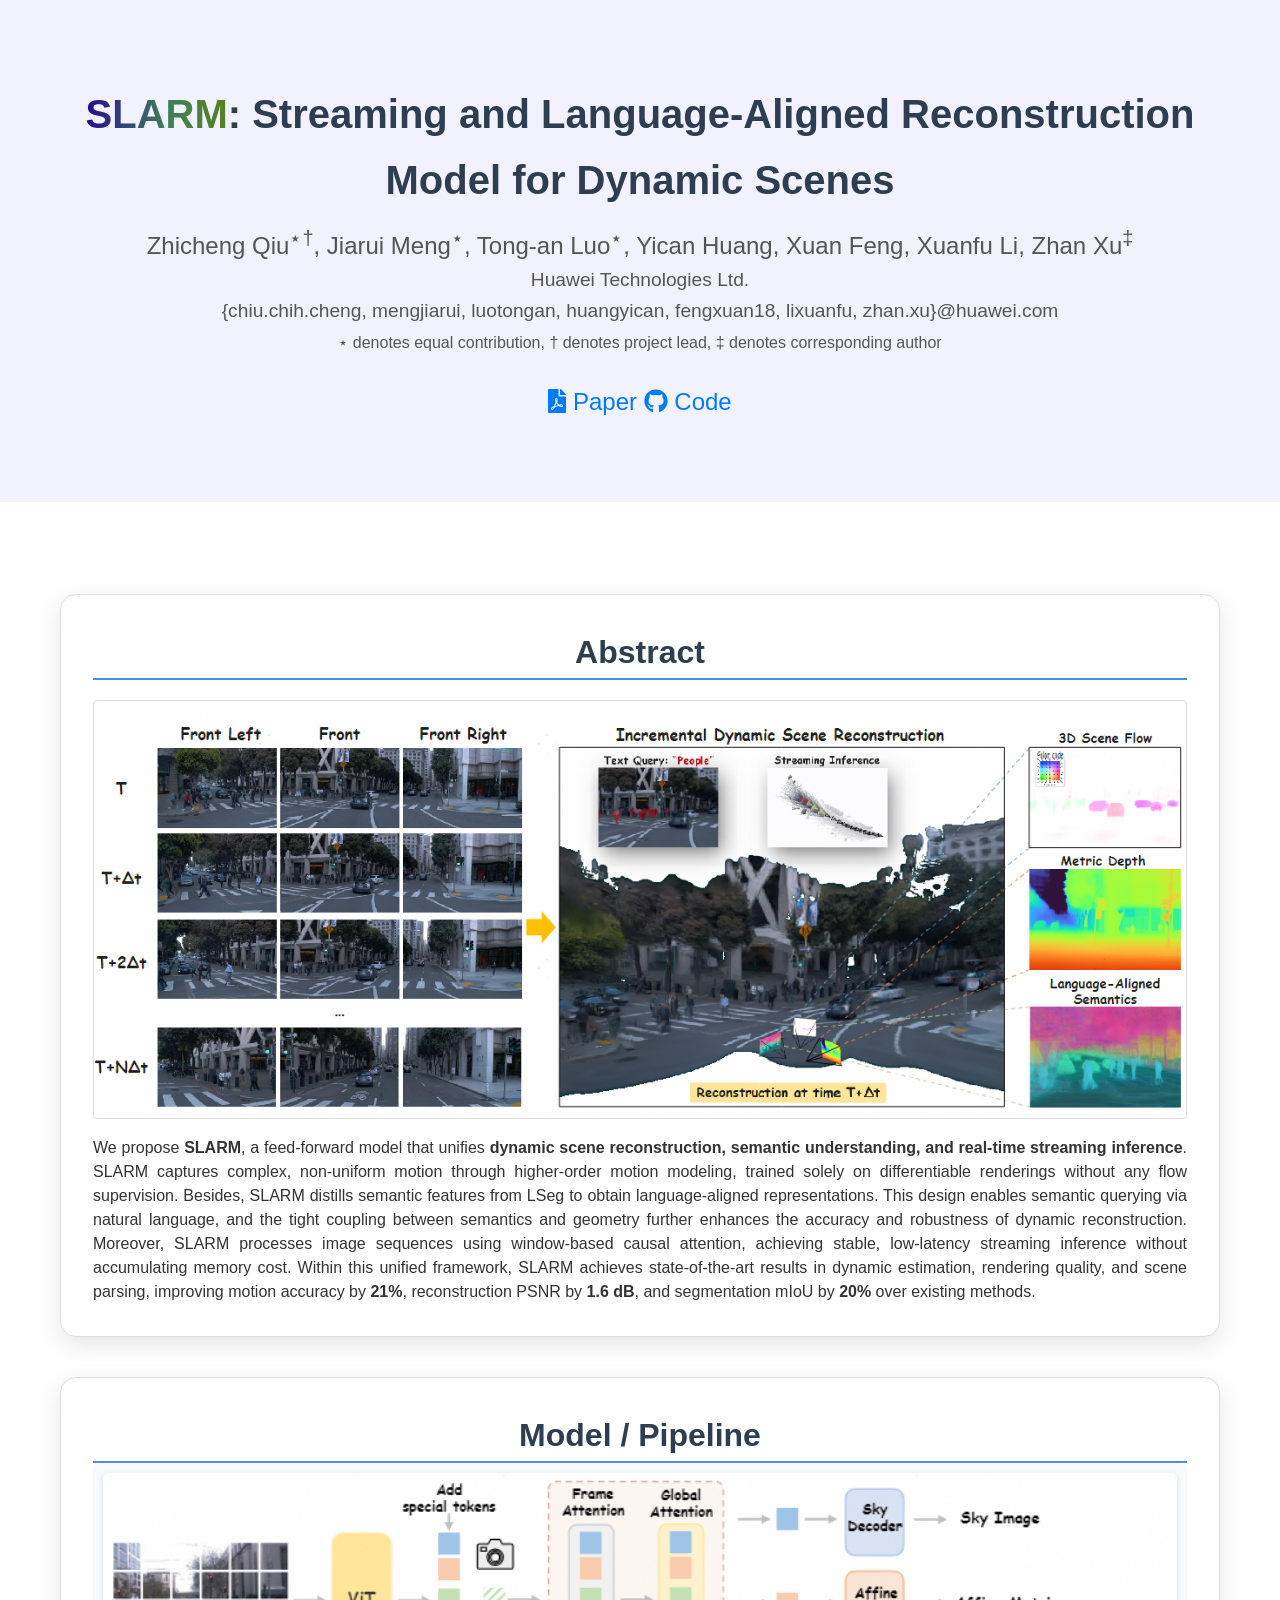
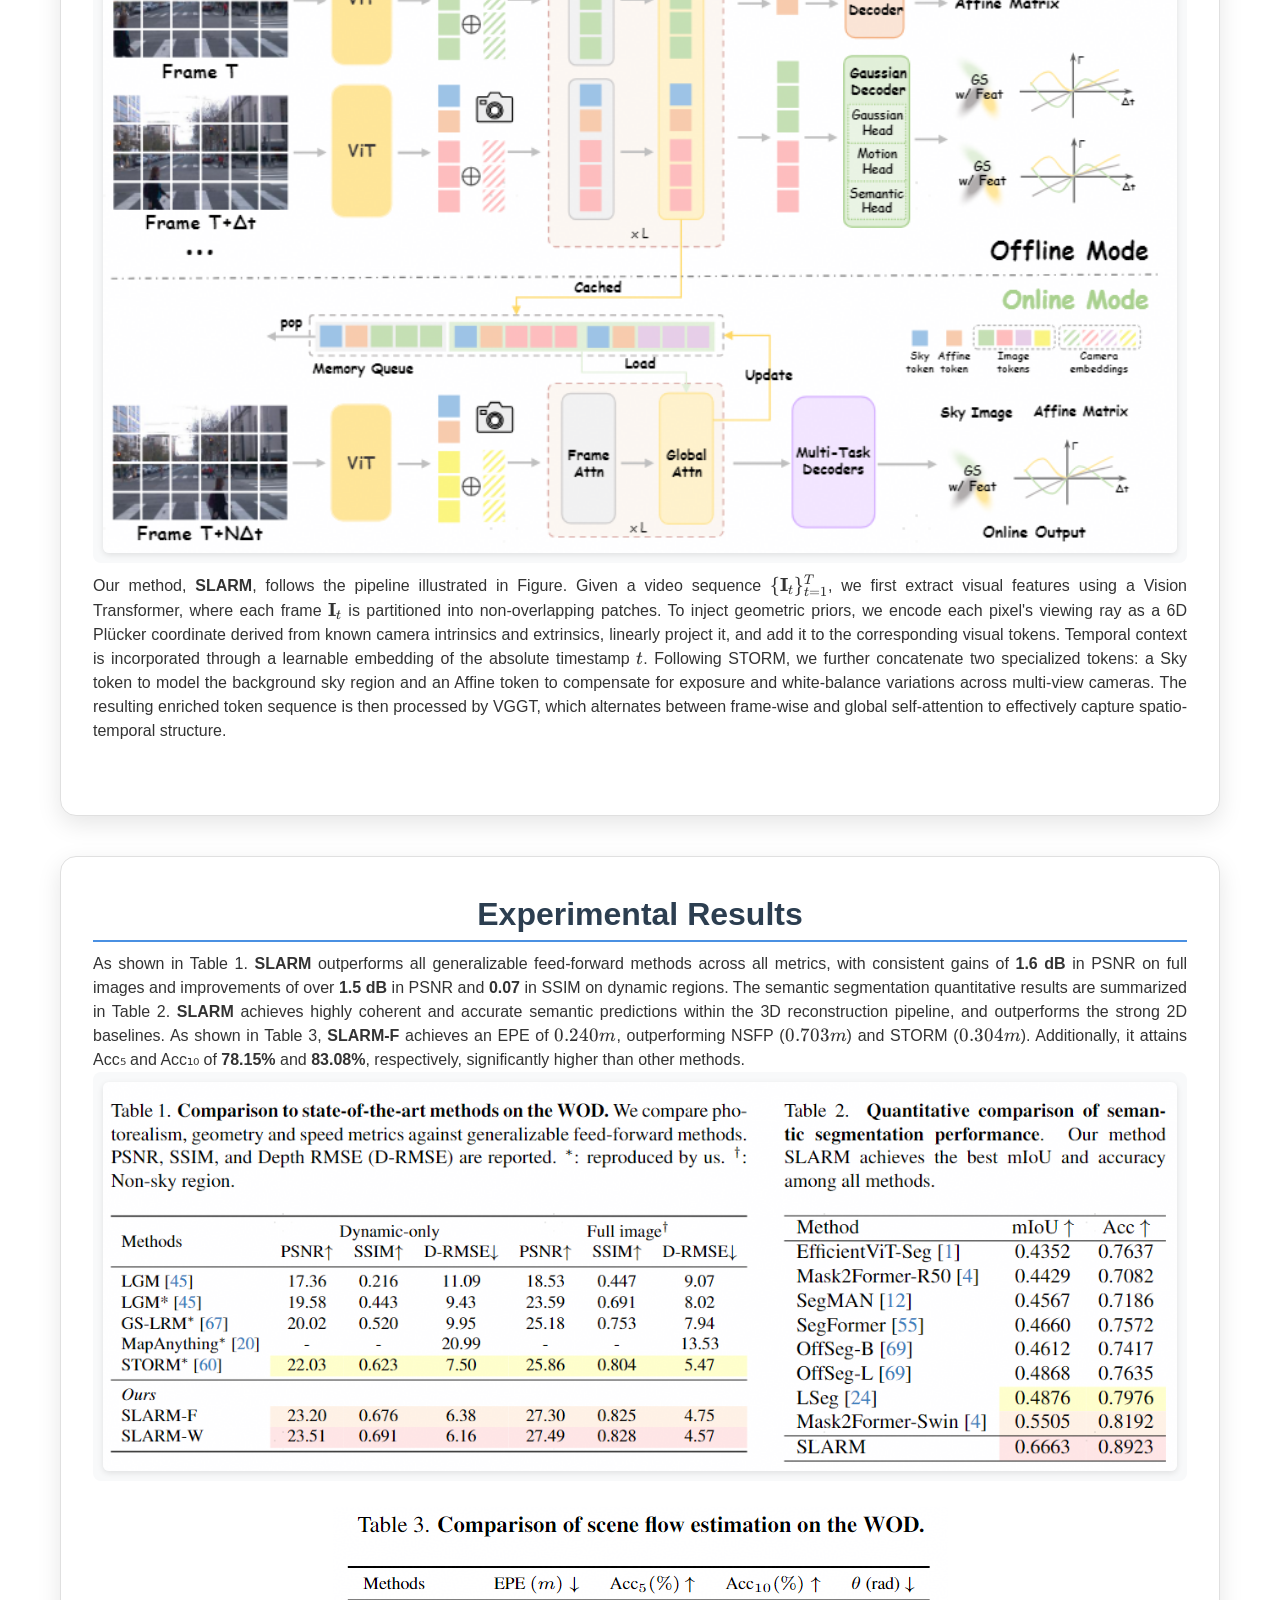
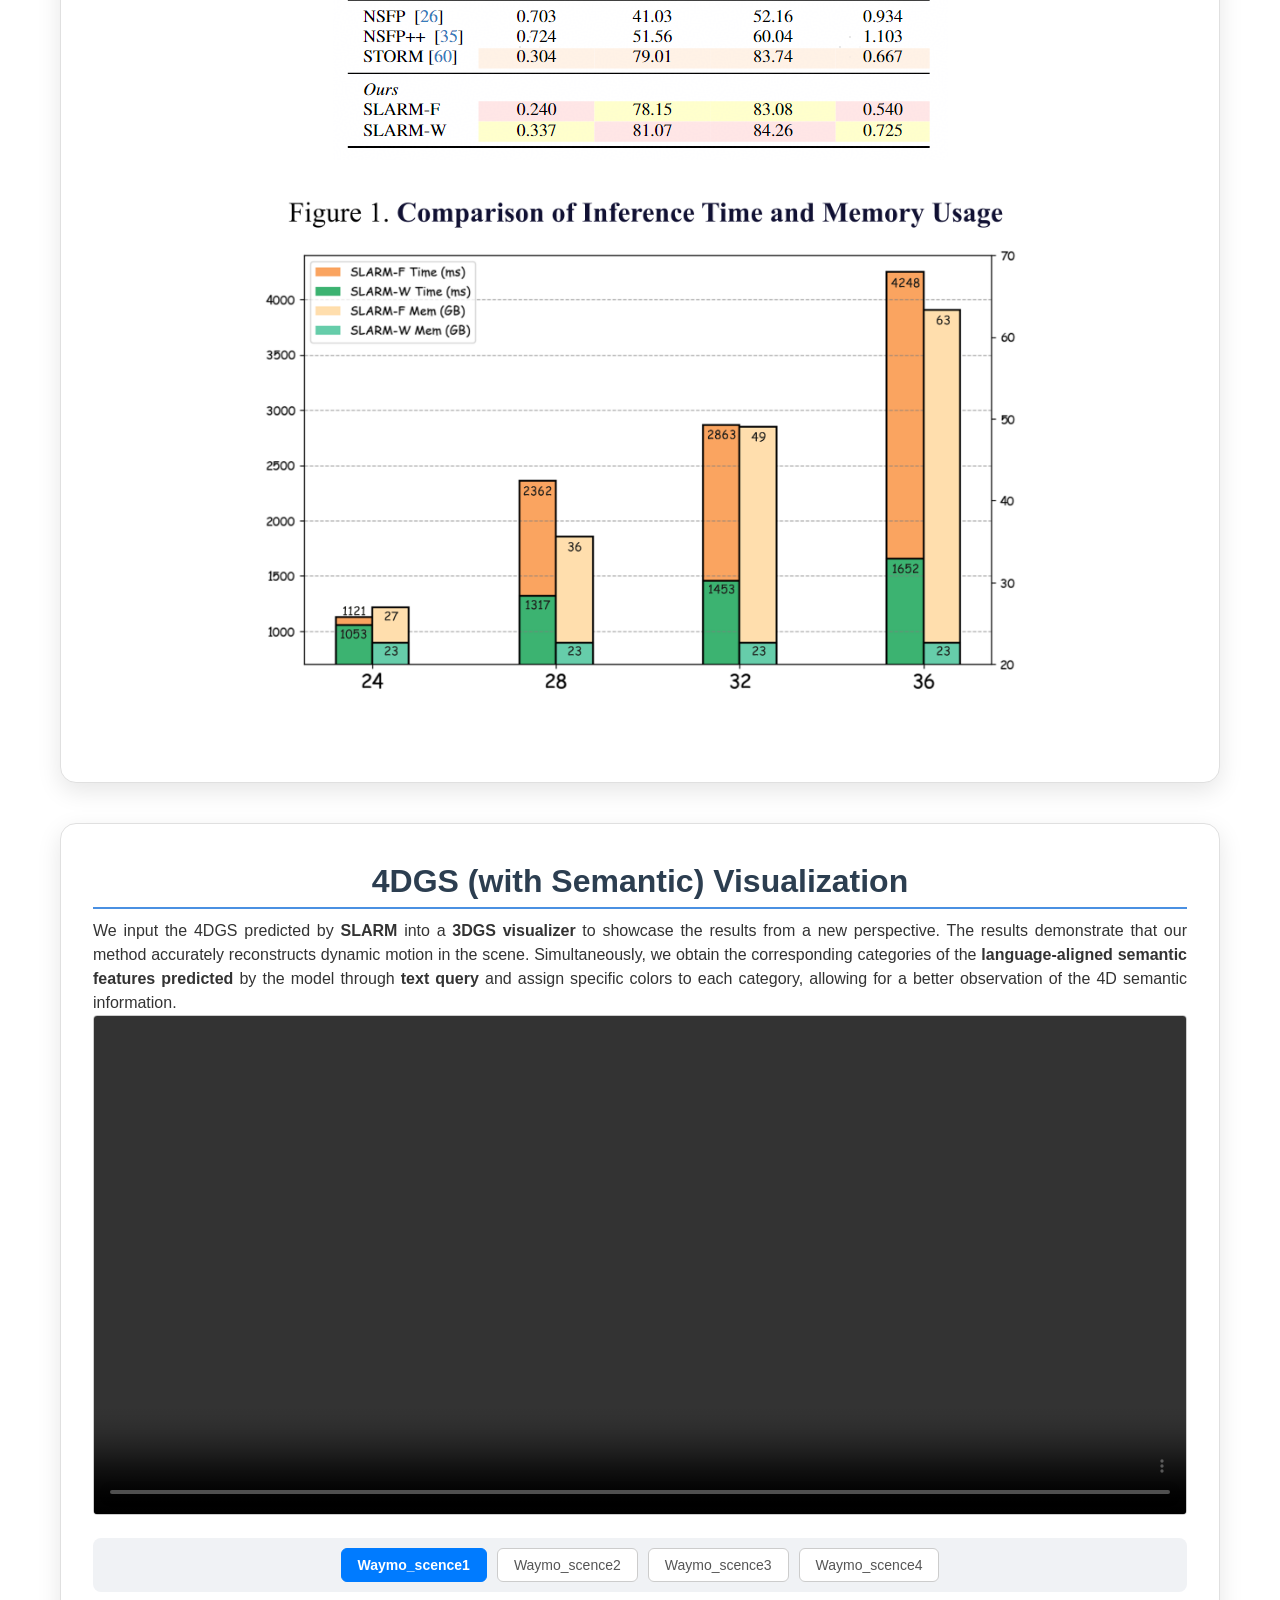
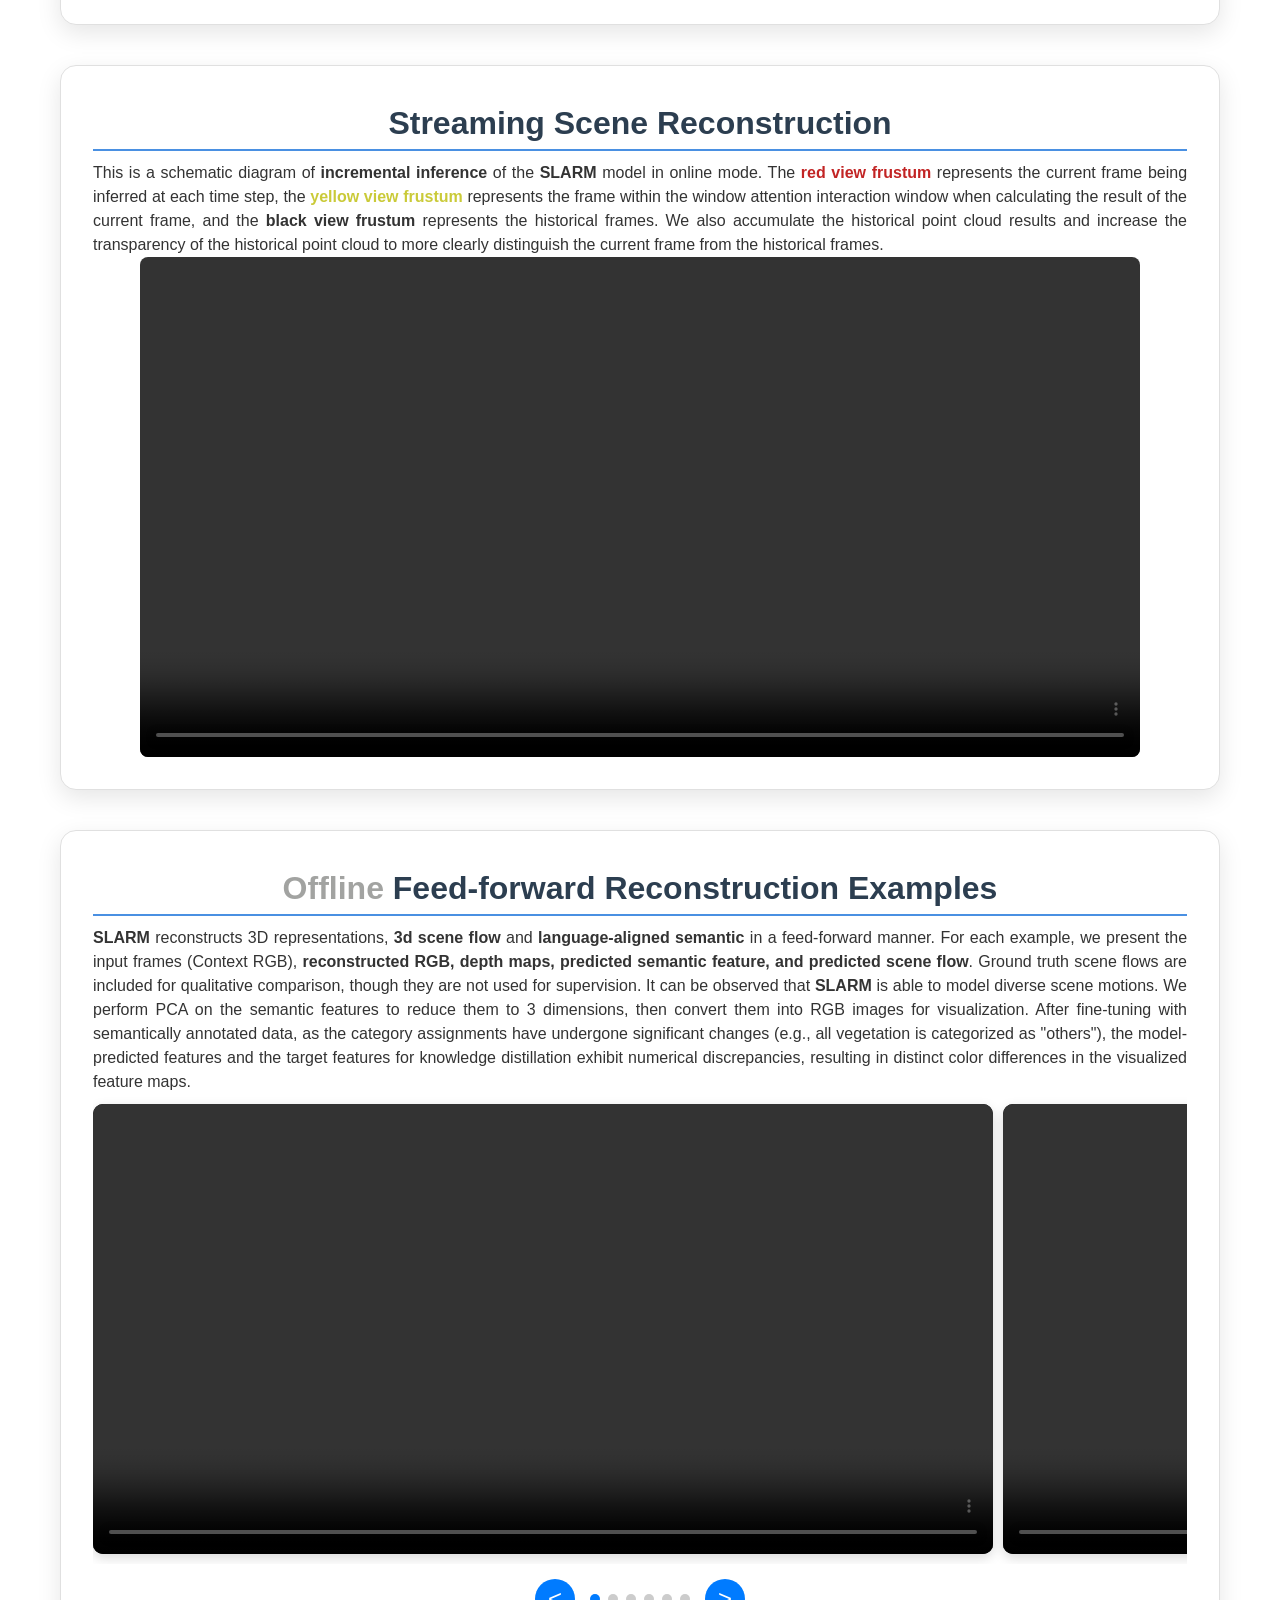
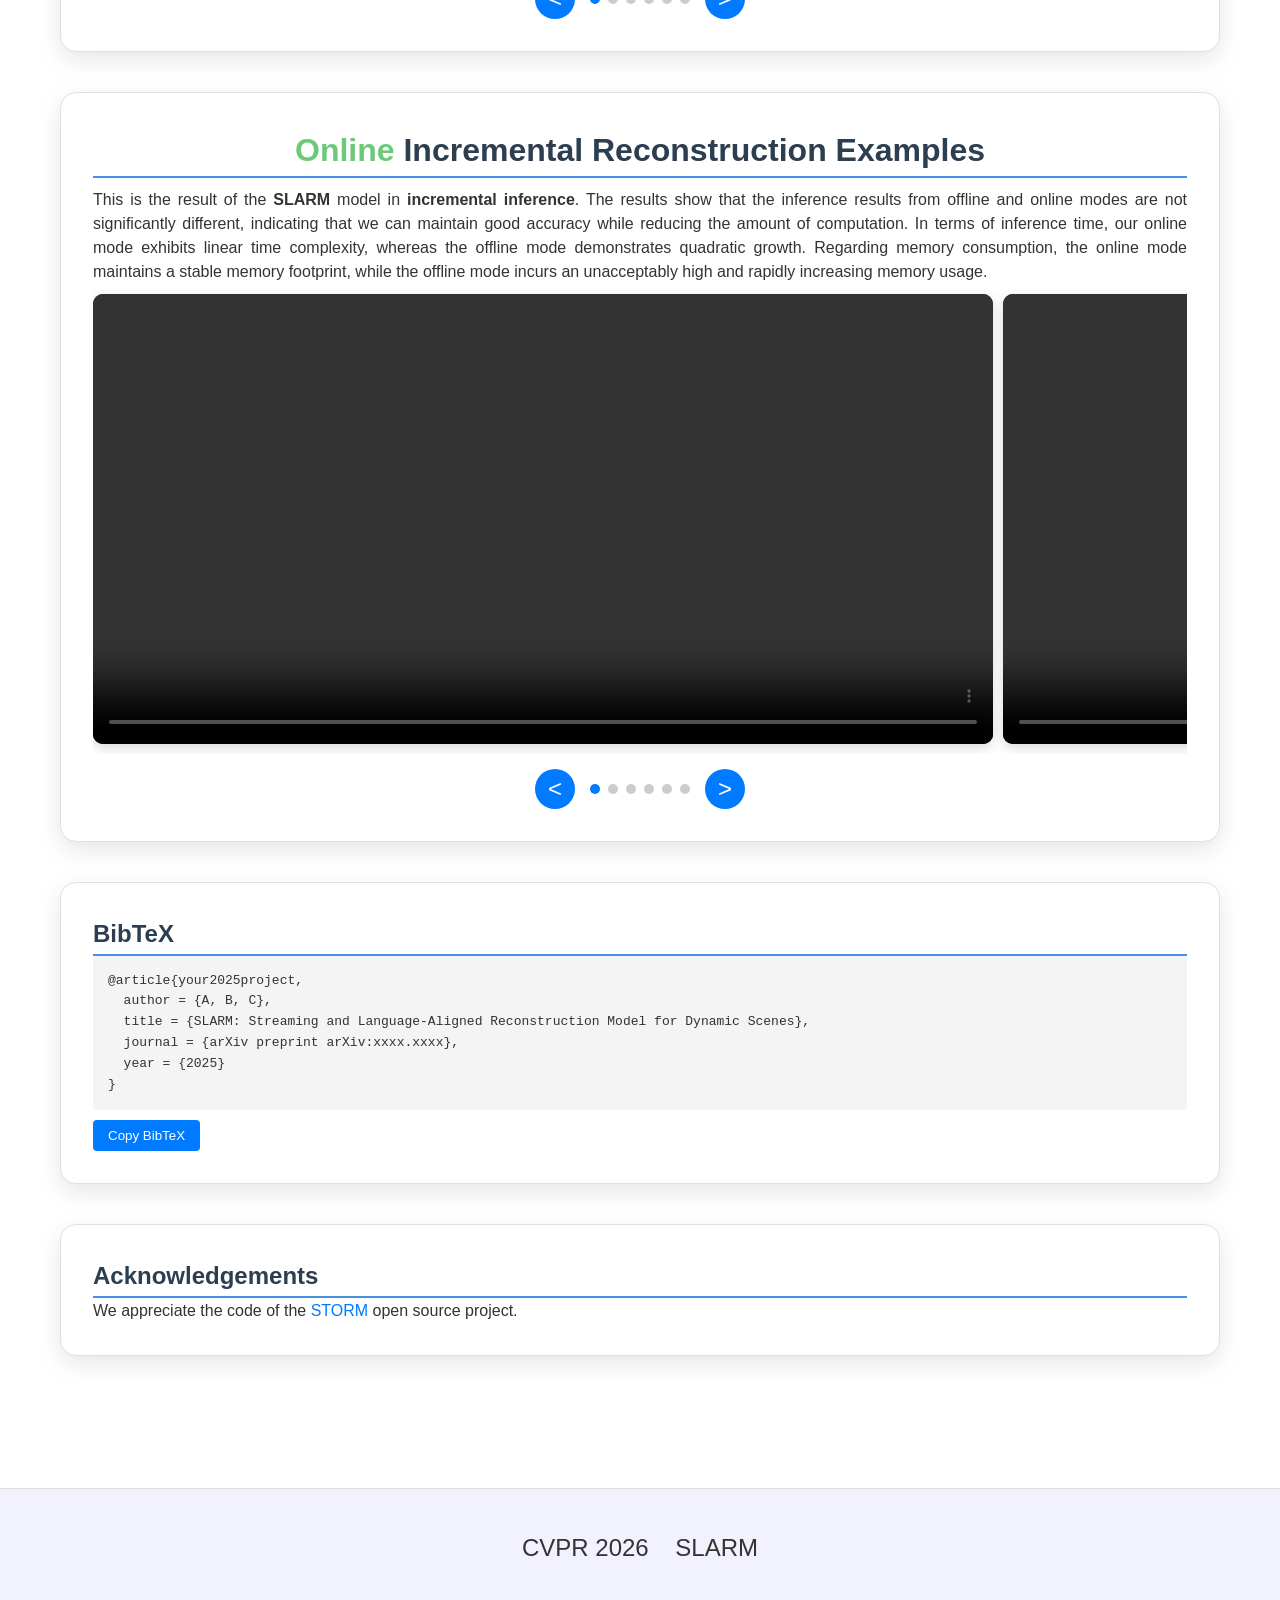
==== commit 32f12d55: "change color v3" ====
--- a/index.html
+++ b/index.html
@@ -47,7 +47,7 @@
           }
       </style>
       <h1 class="title">
-          <span class="animated-gradient">SLARM</span>:Streaming and Language-Aligned Reconstruction Model for Dynamic Scenes
+          <span class="animated-gradient">SLARM</span>: Streaming and Language-Aligned Reconstruction Model for Dynamic Scenes
       </h1>
 
       <p class="authors">
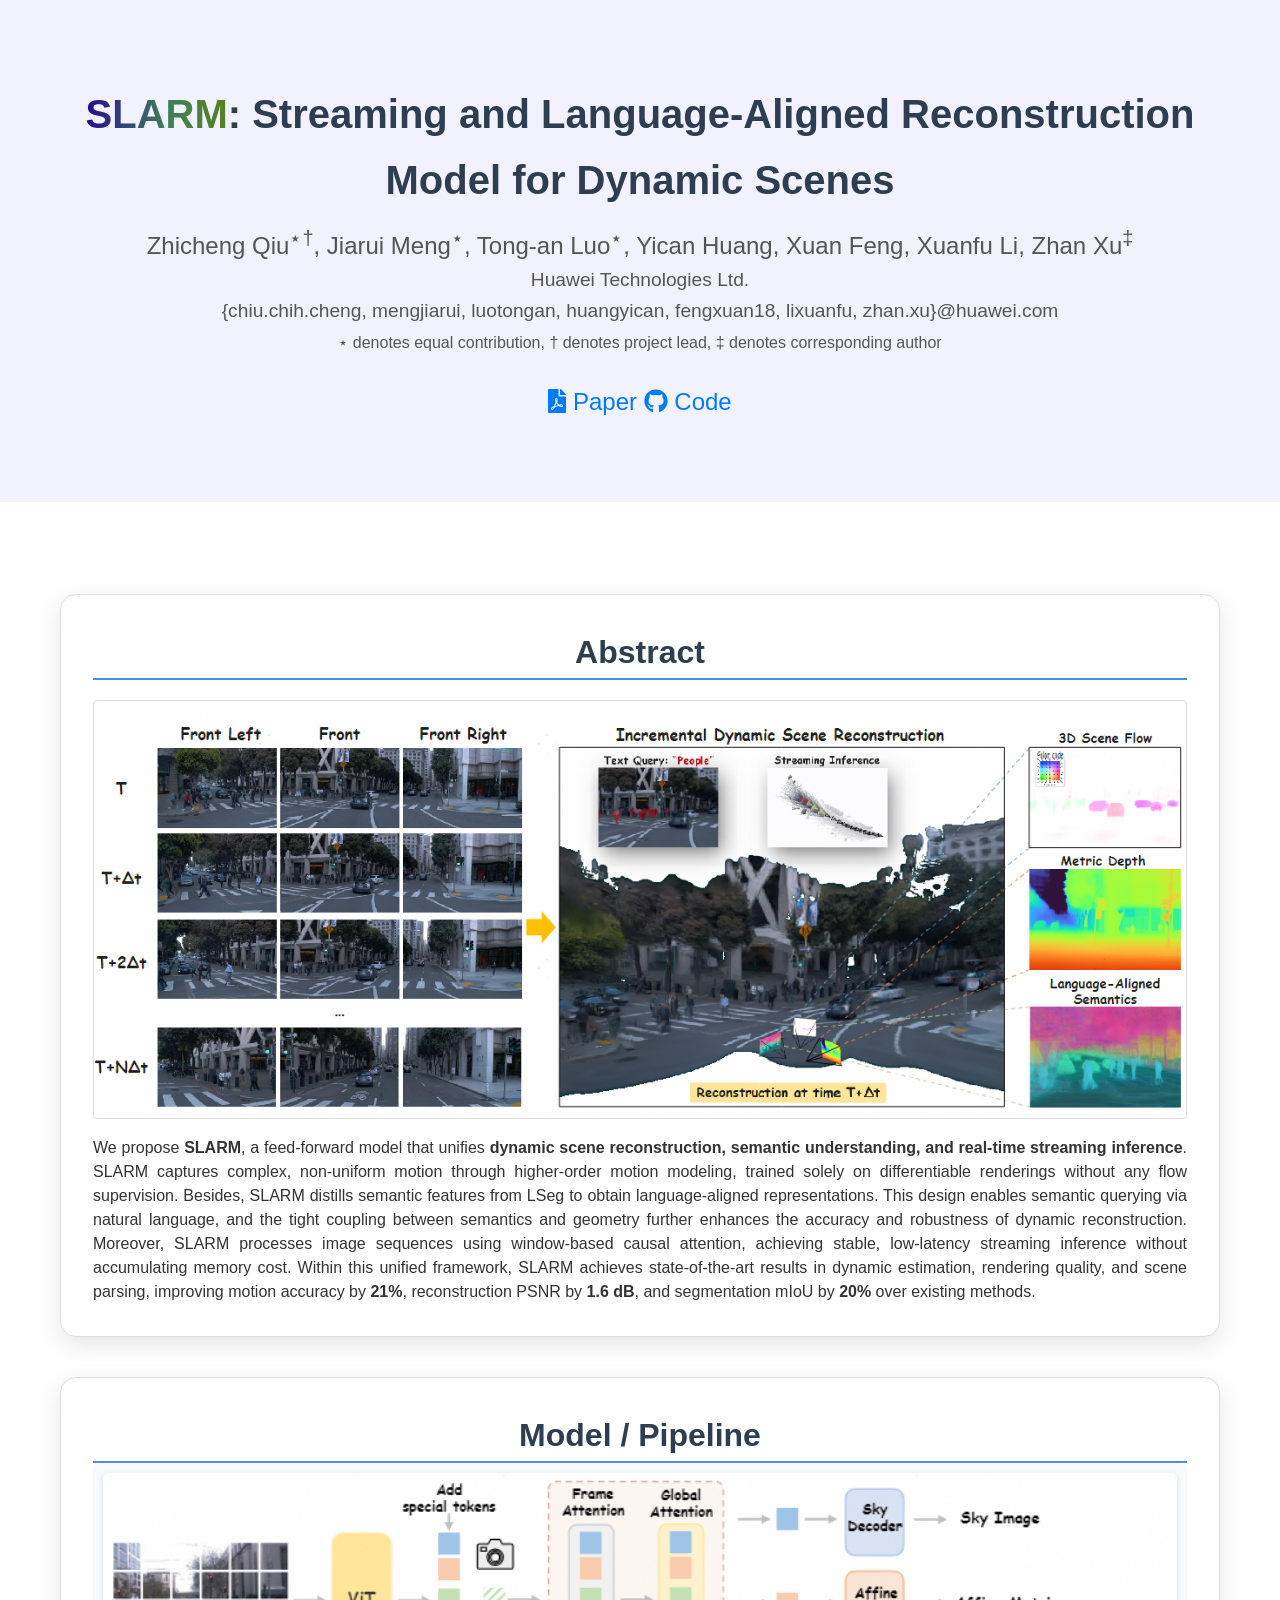
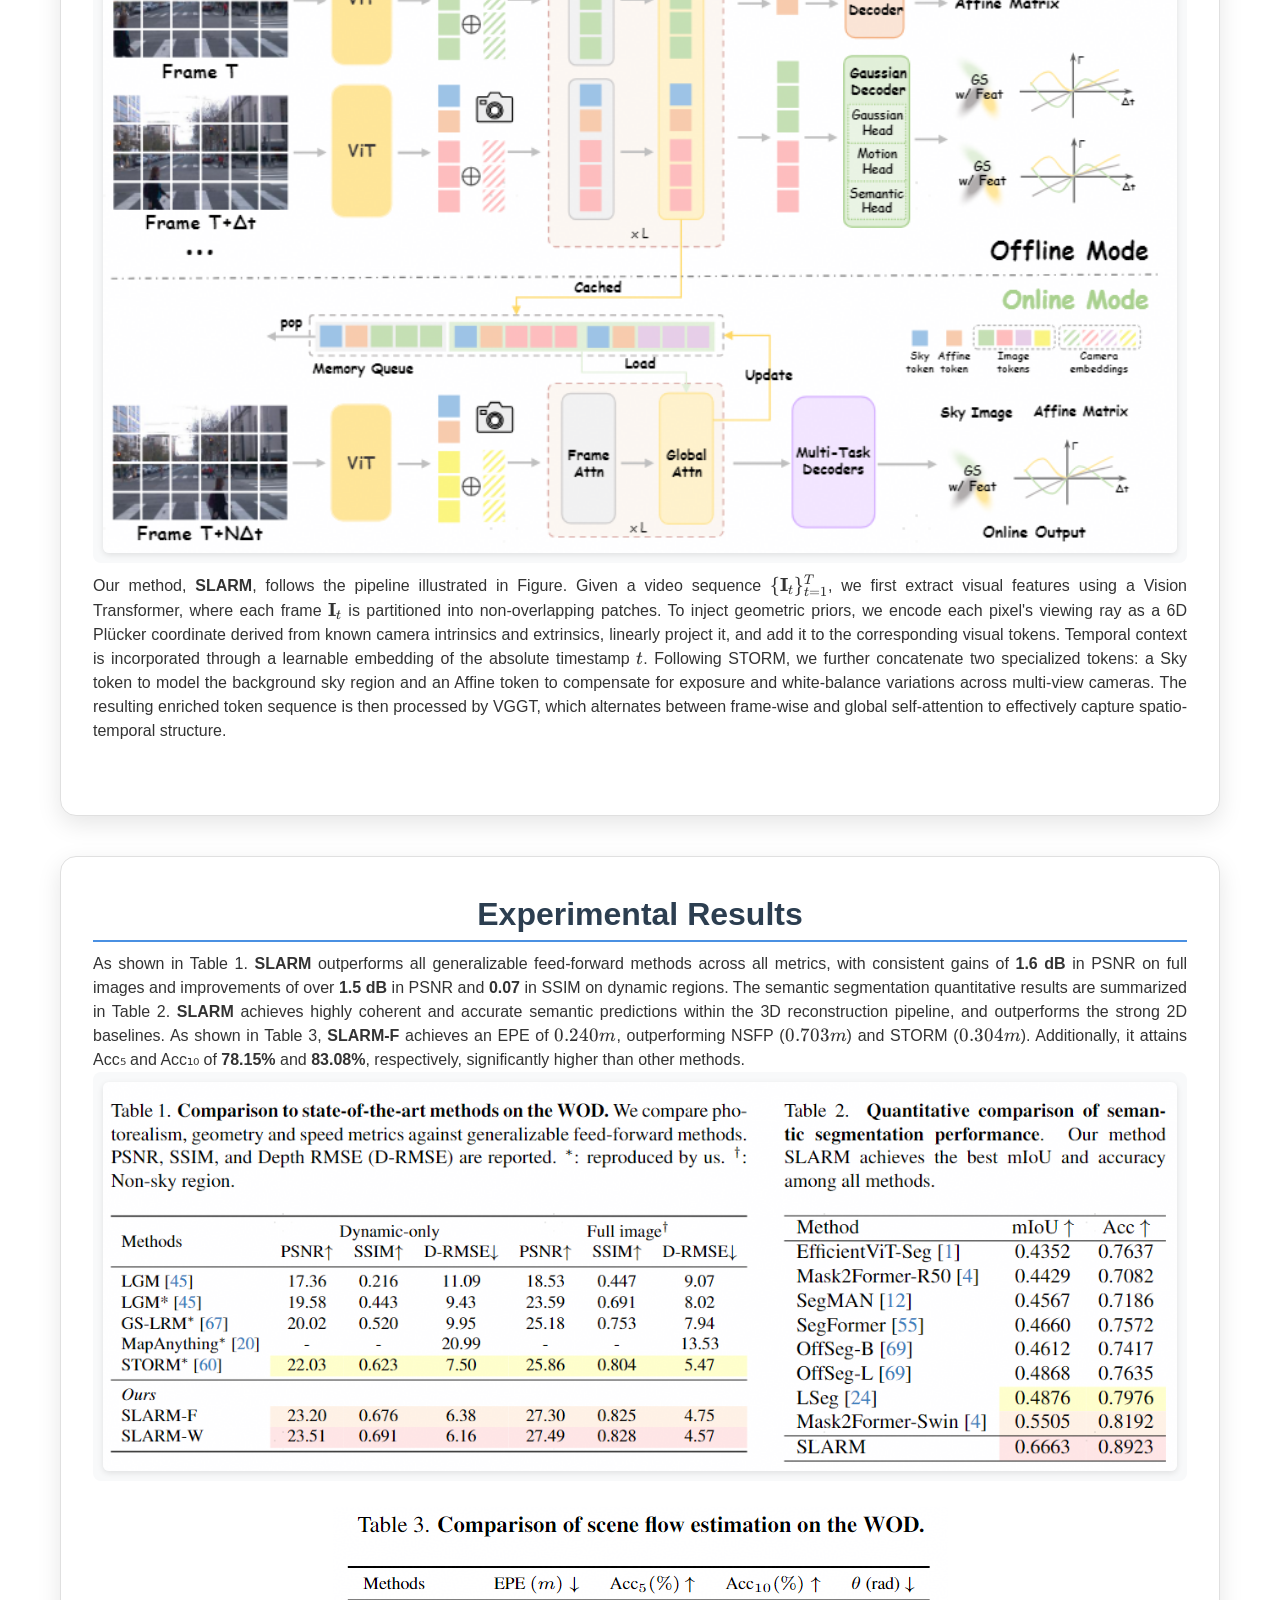
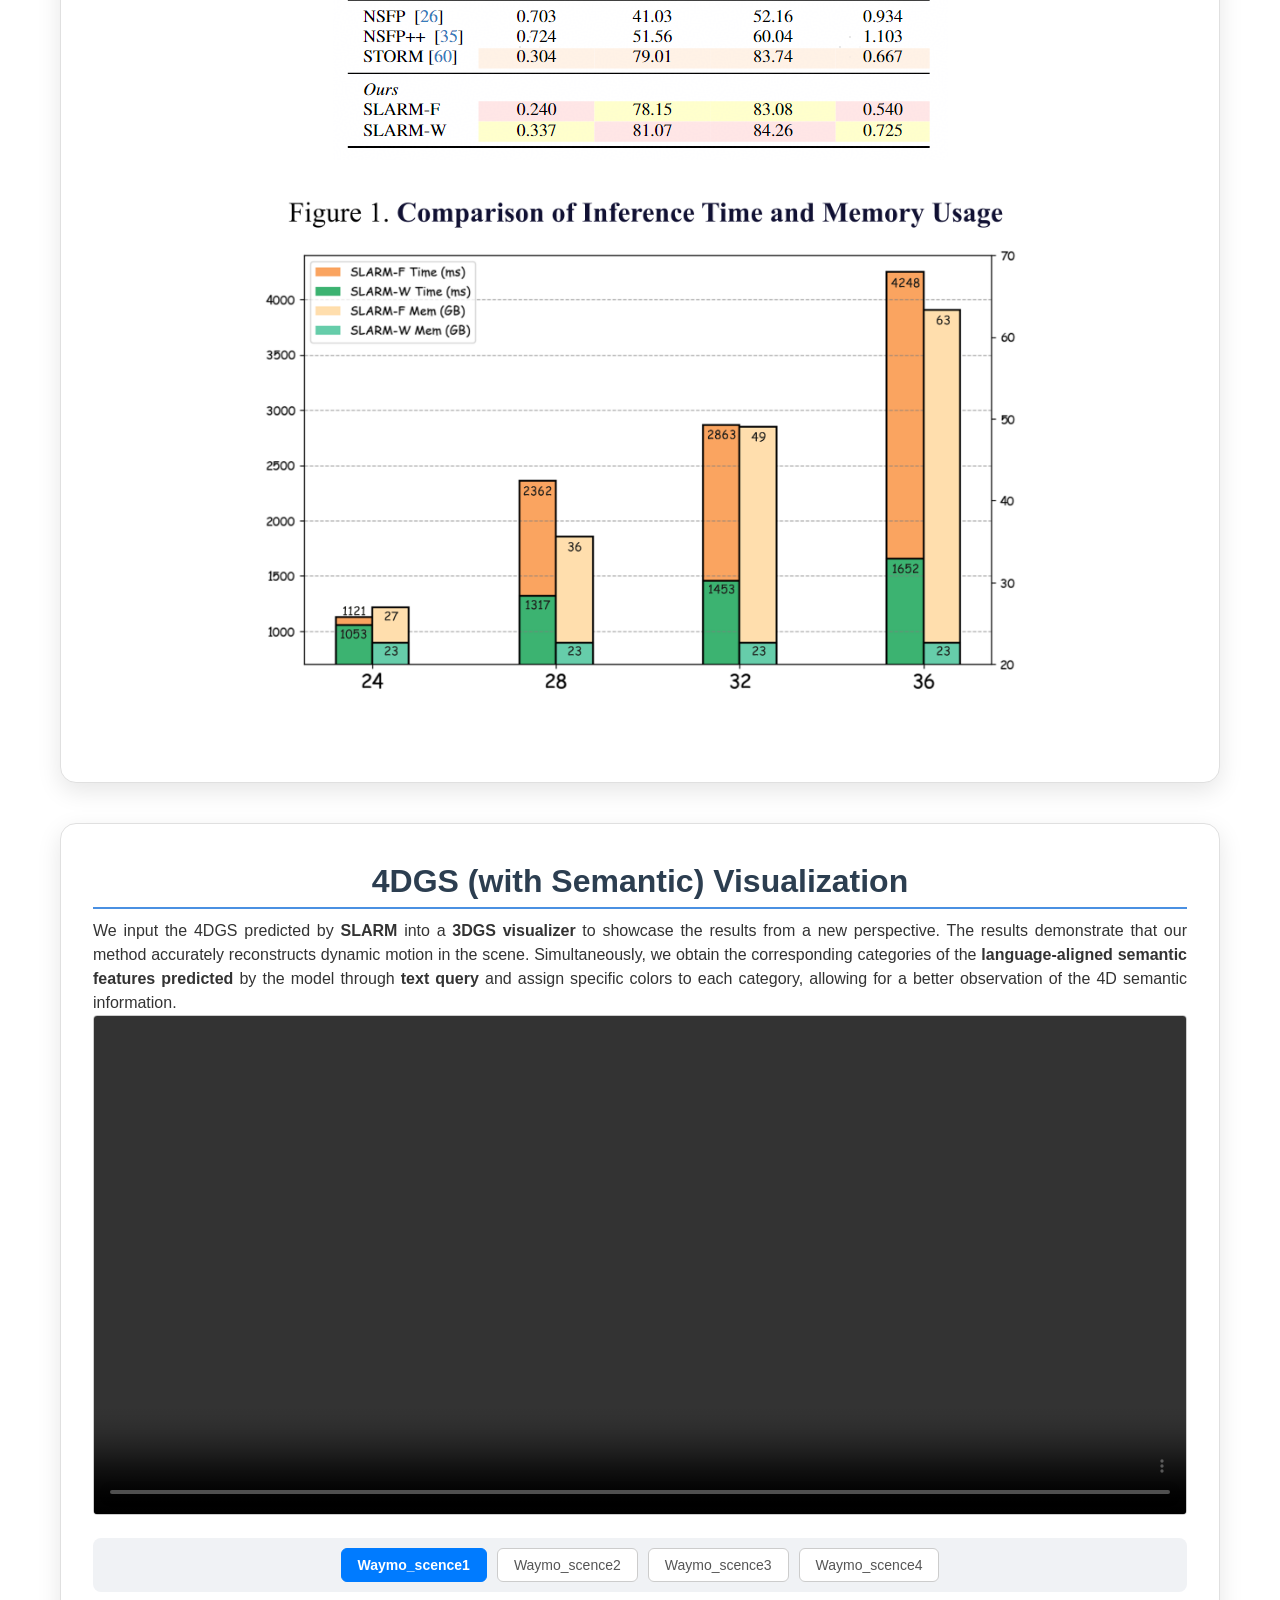
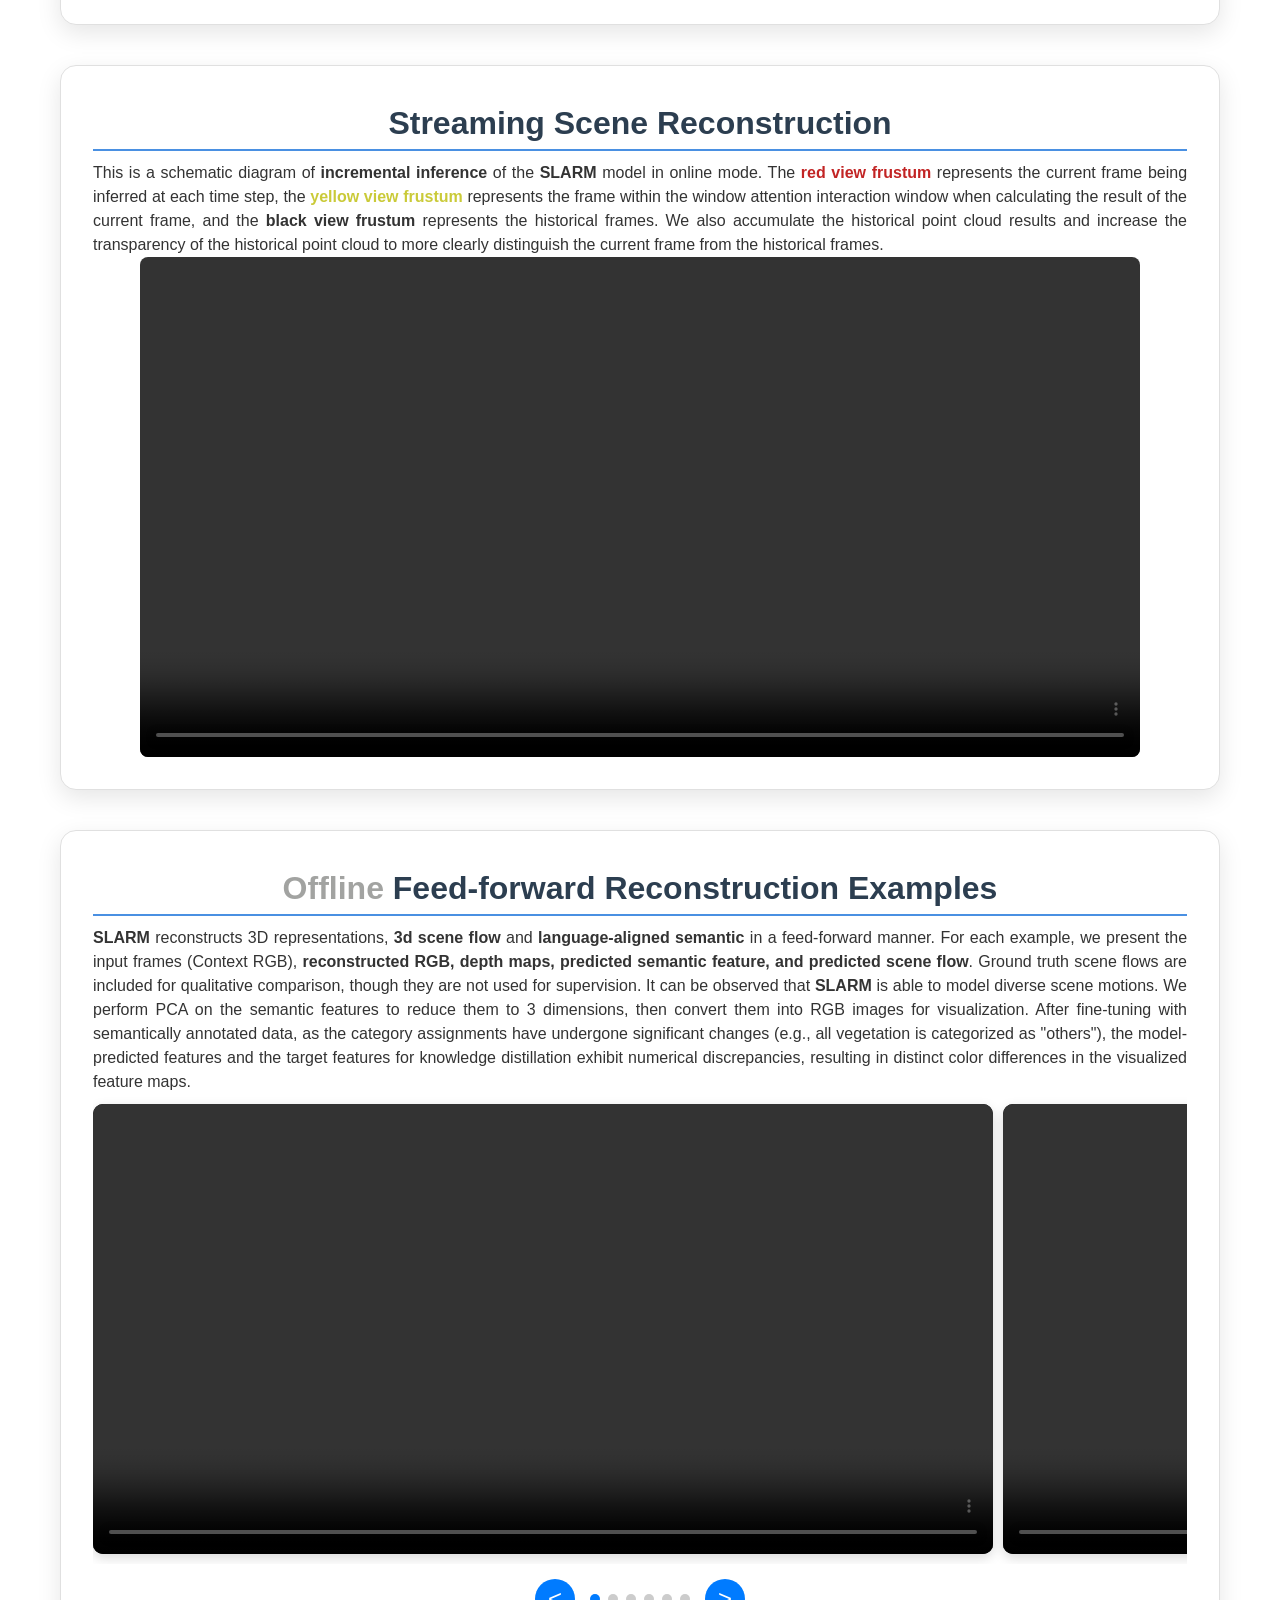
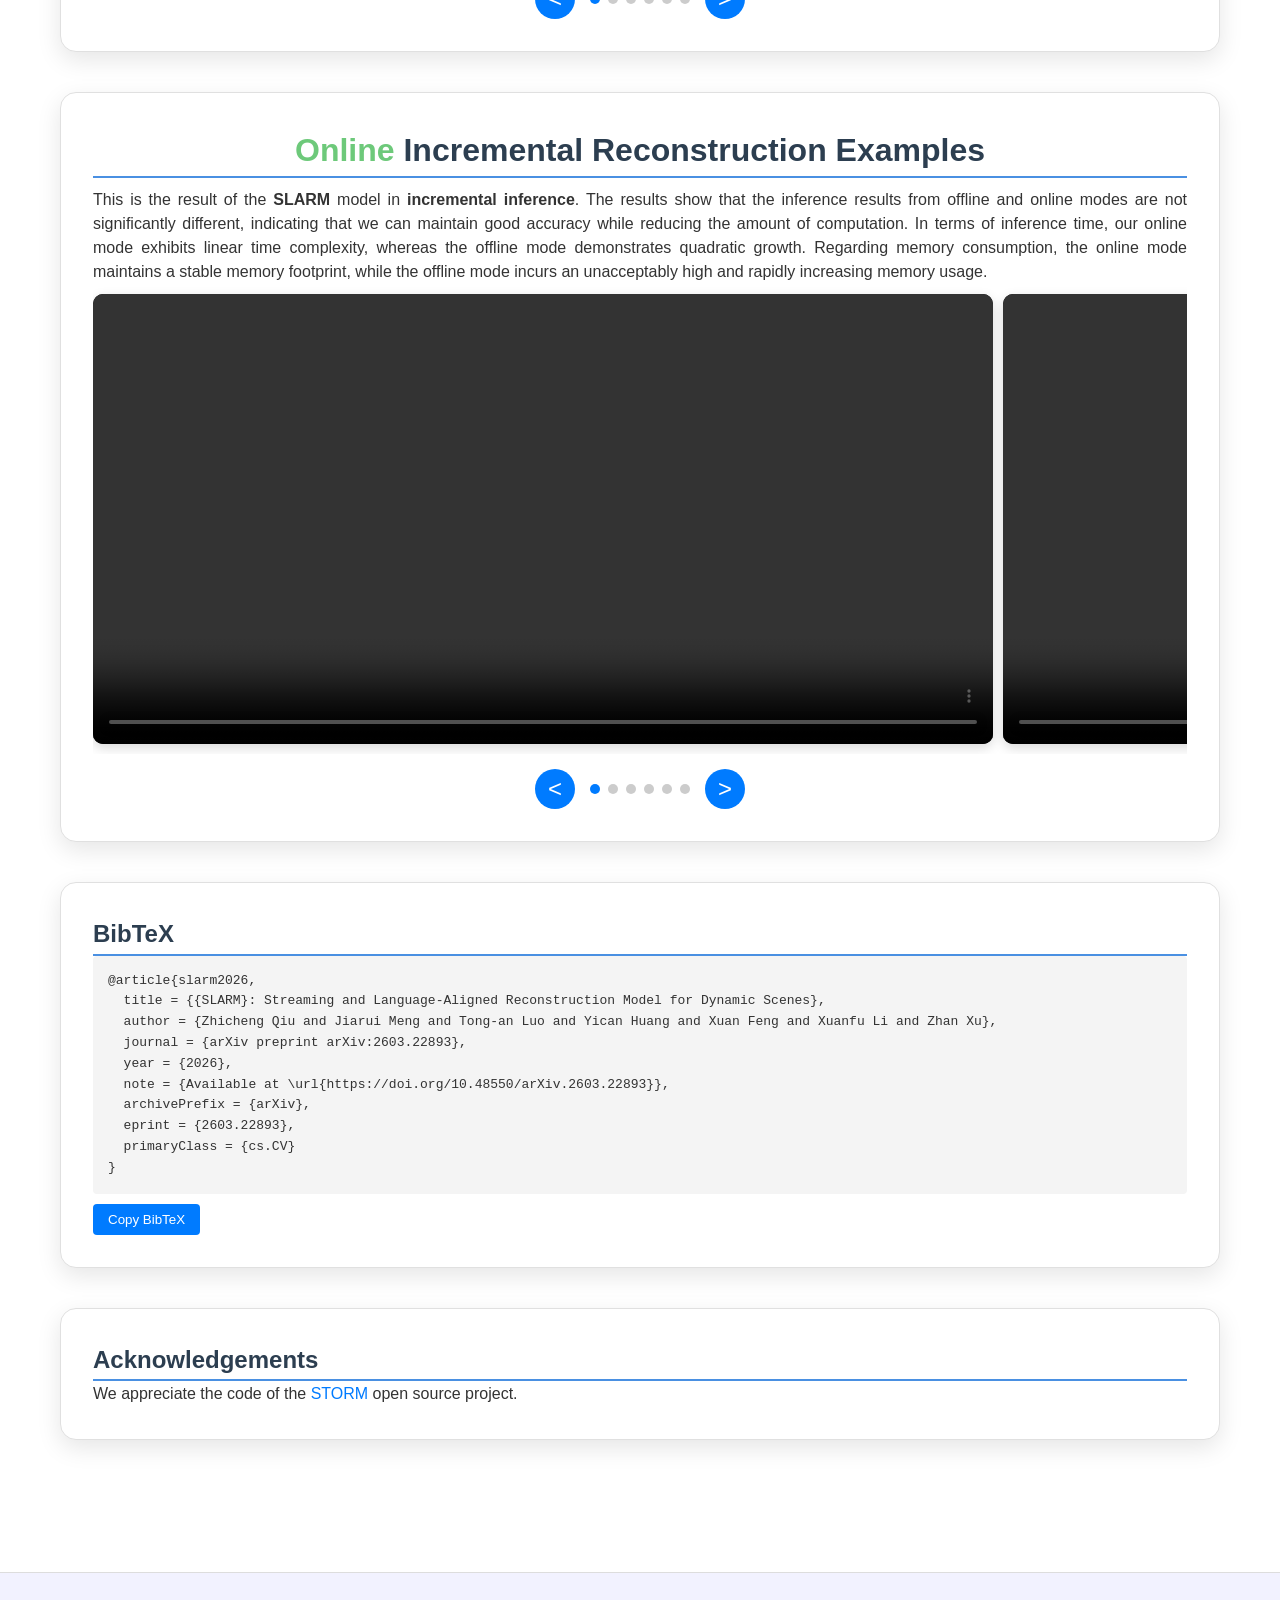
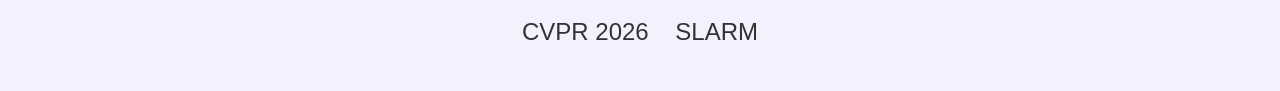
==== commit 955de480: "change index v4" ====
--- a/index.html
+++ b/index.html
@@ -65,7 +65,7 @@
         <div class="publication-links">
           <!-- PDF Link. -->
           <span class="link-block">
-            <a href="https://hyc-hw.github.io/web-test/" class="external-link button is-normal is-rounded is-dark">
+            <a href="https://arxiv.org/abs/2603.22893" class="external-link button is-normal is-rounded is-dark">
               <span class="icon">
                 <i class="fas fa-file-pdf"></i>
               </span>
@@ -323,11 +323,15 @@
 
     <section id="bibtex" class="section-card">
       <h2>BibTeX</h2>
-      <pre id="bibtex-text">@article{your2025project,
-  author = {A, B, C},
-  title = {SLARM: Streaming and Language-Aligned Reconstruction Model for Dynamic Scenes},
-  journal = {arXiv preprint arXiv:xxxx.xxxx},
-  year = {2025}
+      <pre id="bibtex-text">@article{slarm2026,
+  title = {{SLARM}: Streaming and Language-Aligned Reconstruction Model for Dynamic Scenes},
+  author = {Zhicheng Qiu and Jiarui Meng and Tong-an Luo and Yican Huang and Xuan Feng and Xuanfu Li and Zhan Xu},
+  journal = {arXiv preprint arXiv:2603.22893},
+  year = {2026},
+  note = {Available at \url{https://doi.org/10.48550/arXiv.2603.22893}},
+  archivePrefix = {arXiv},
+  eprint = {2603.22893},
+  primaryClass = {cs.CV}
 }</pre>
       <button id="copy-bib">Copy BibTeX</button>
       <span id="copy-msg" class="copy-msg">✔</span>
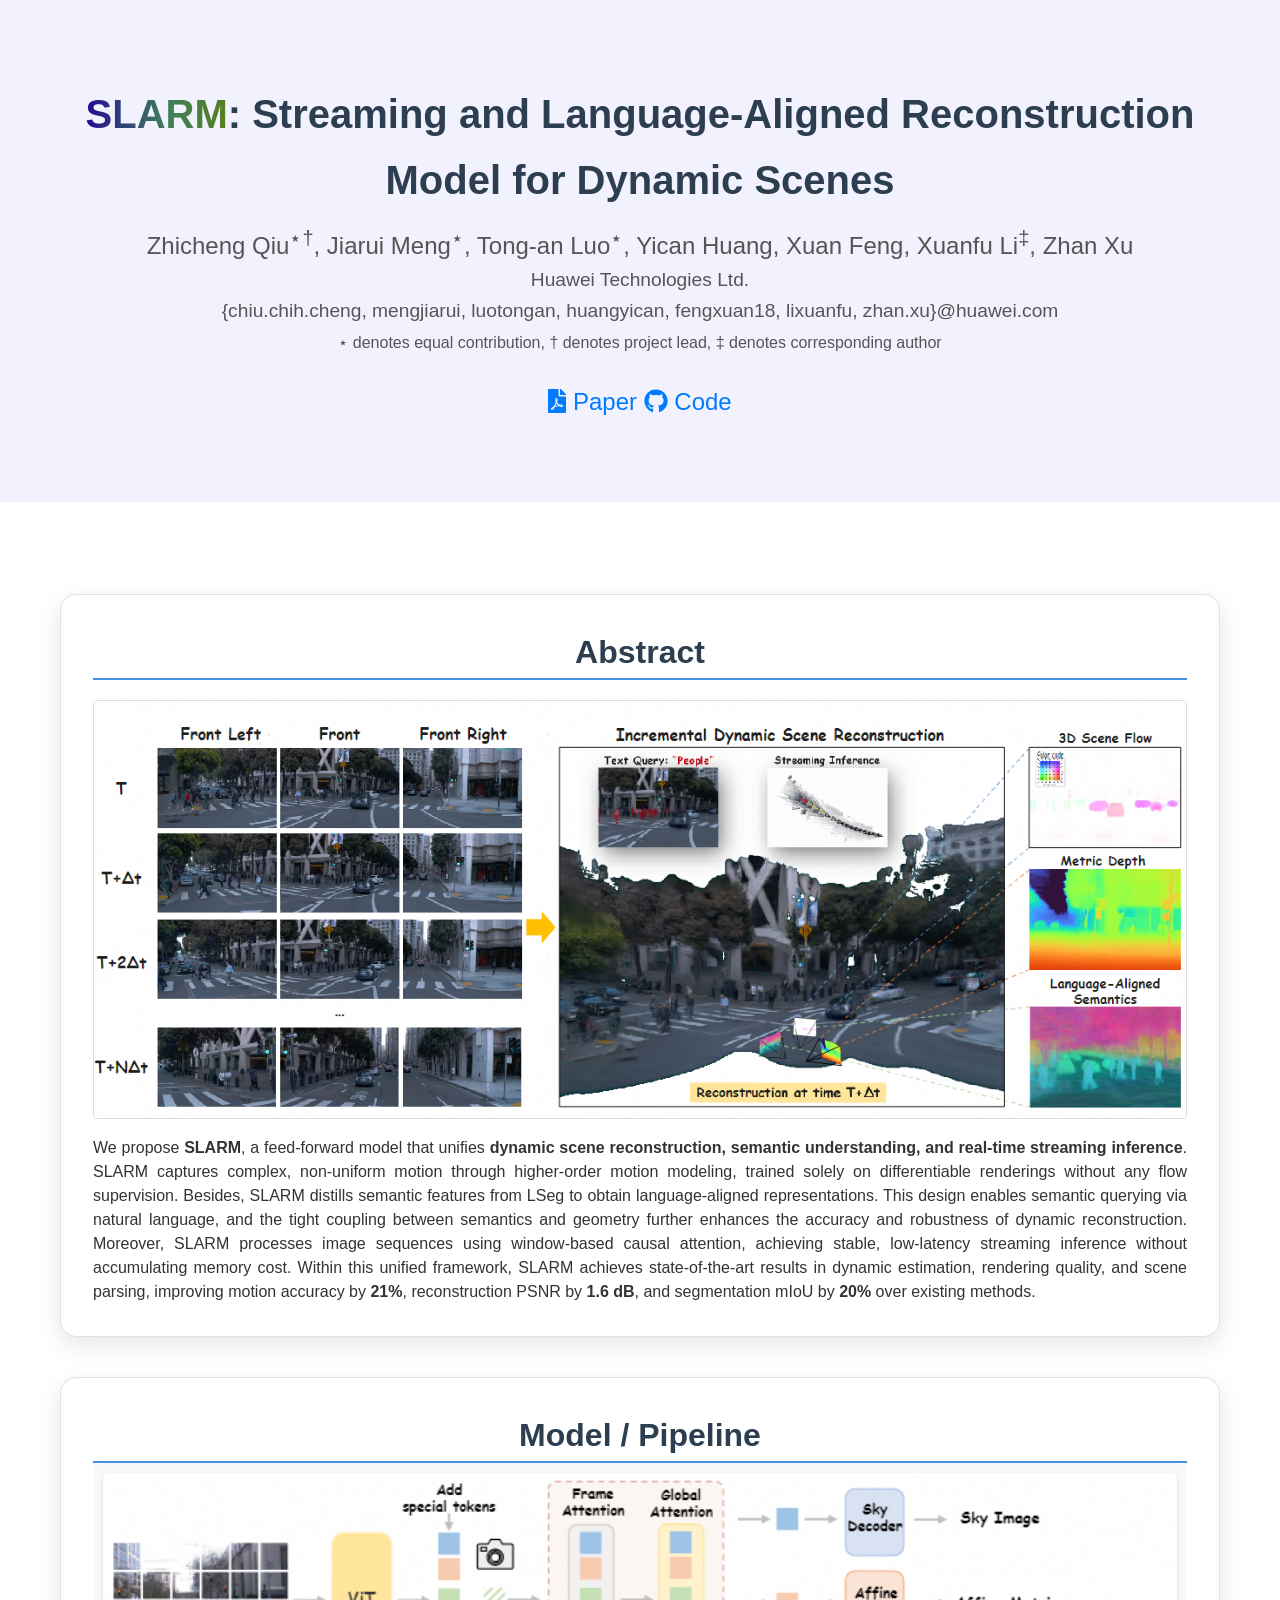
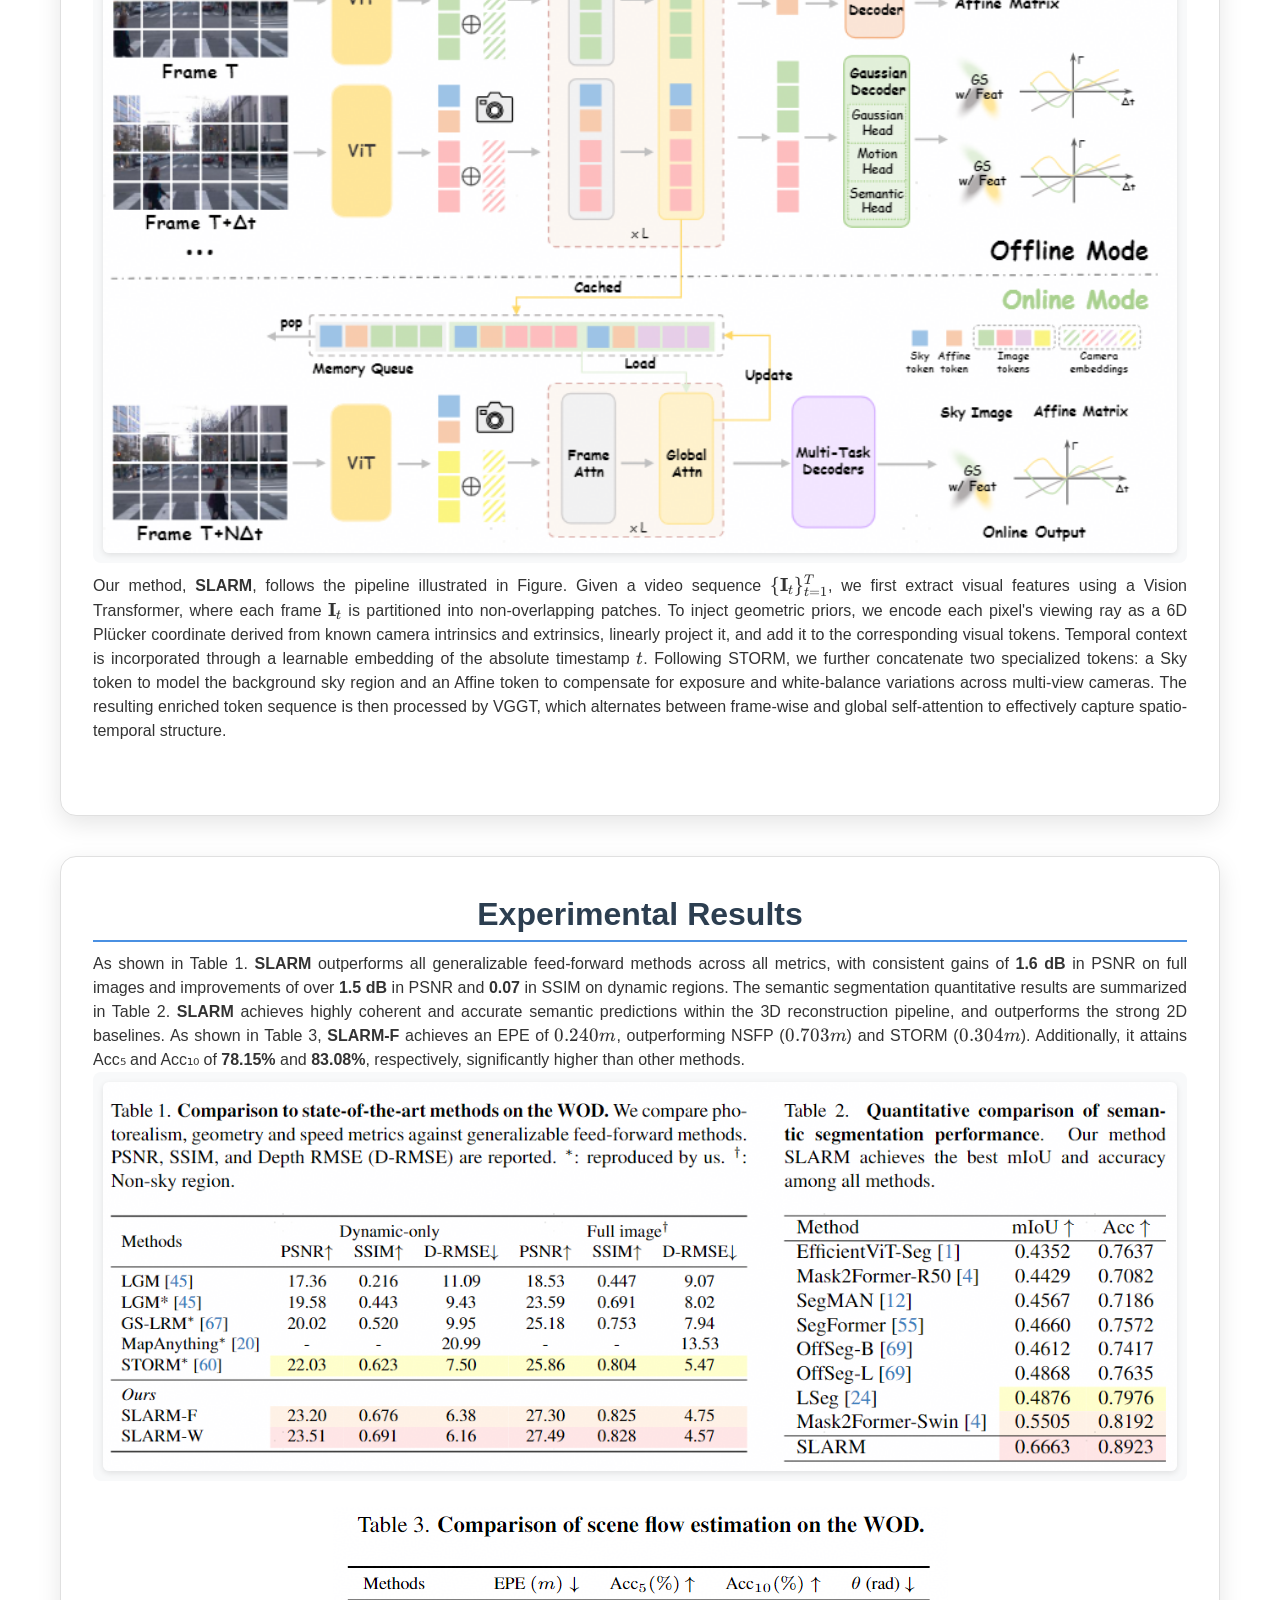
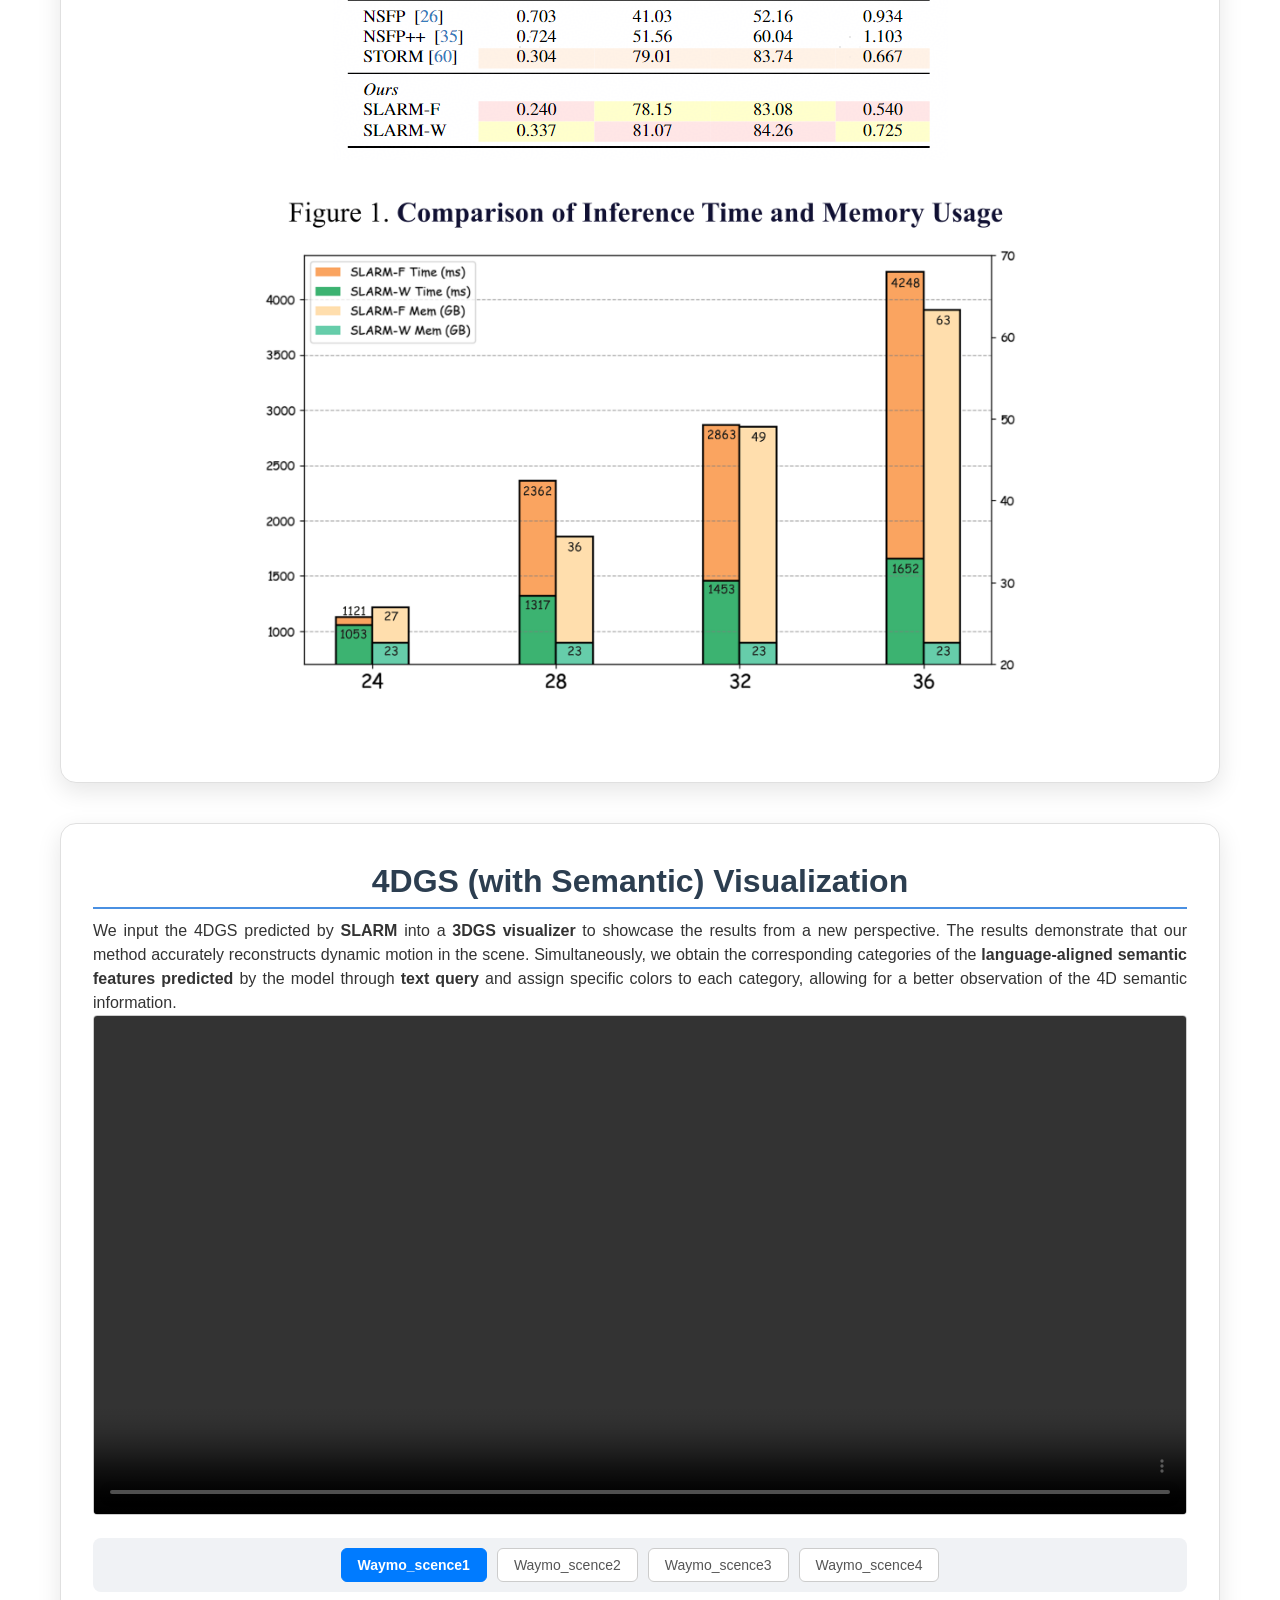
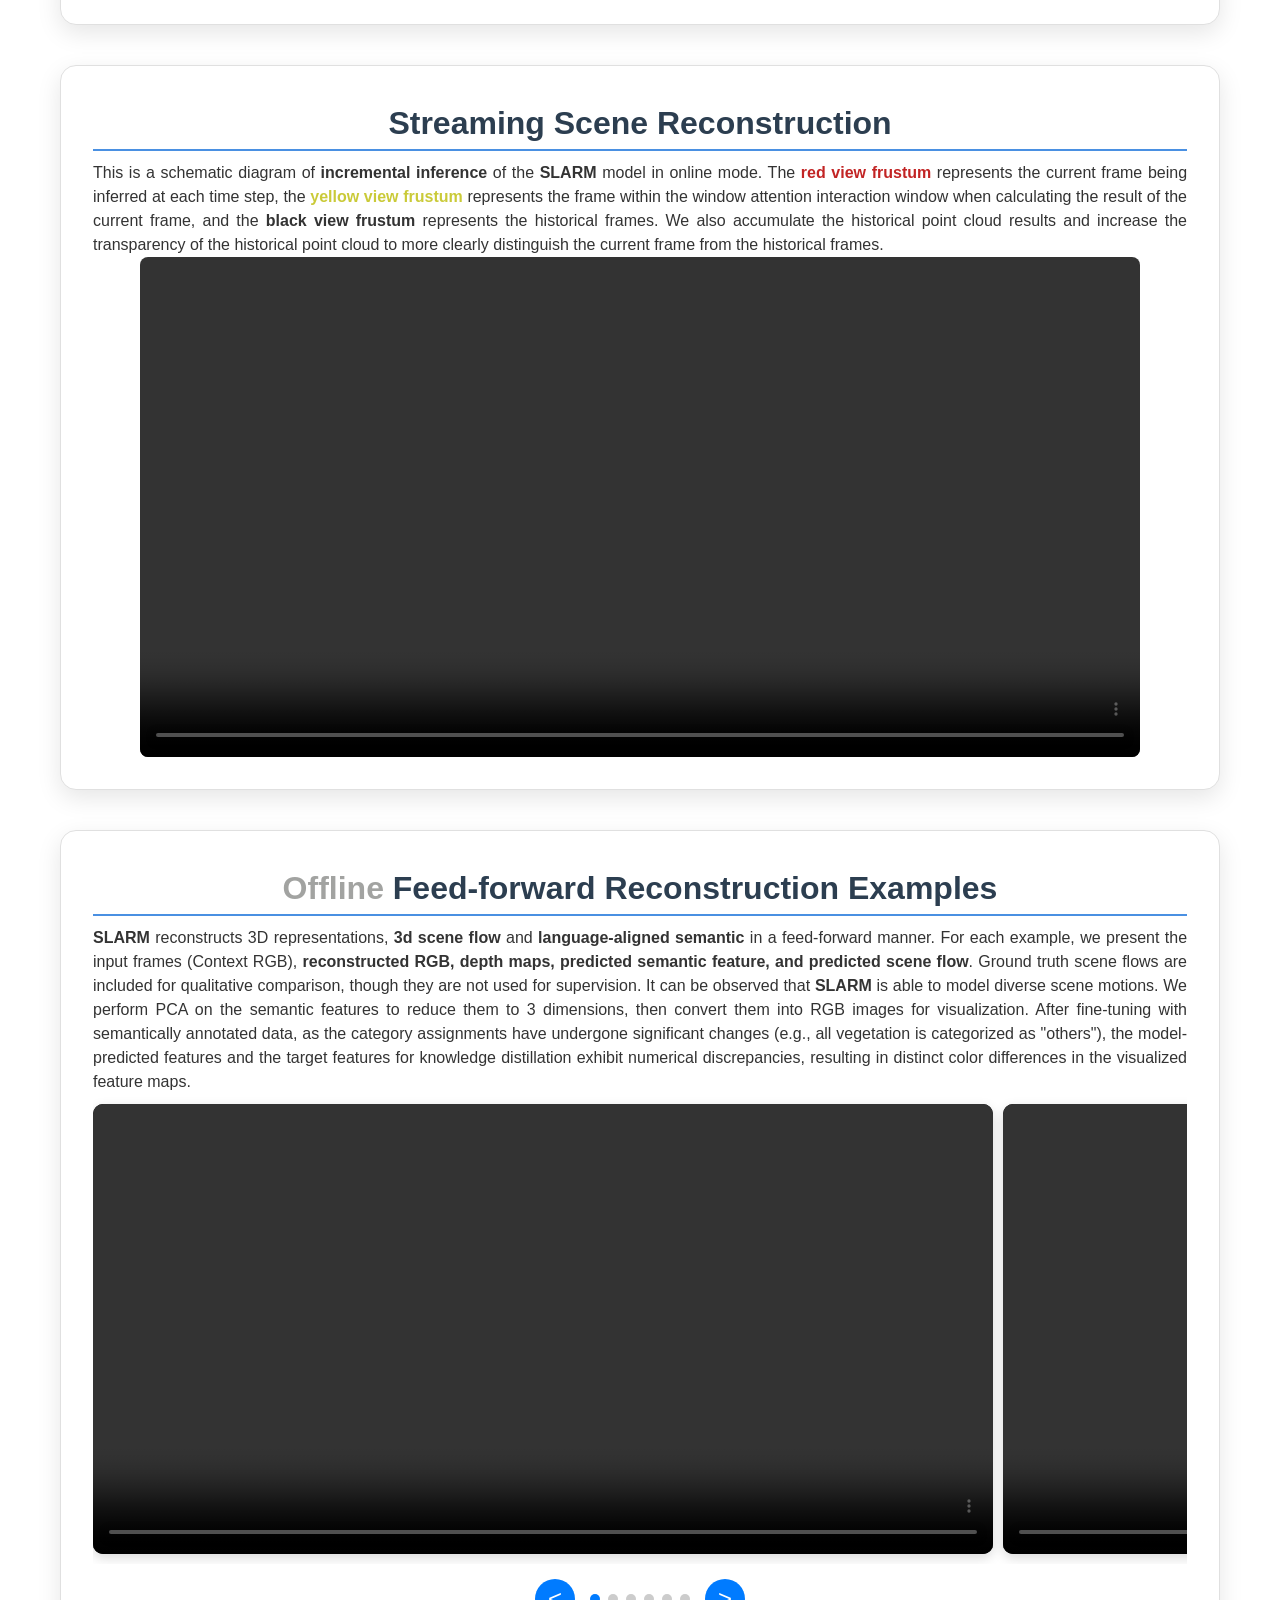
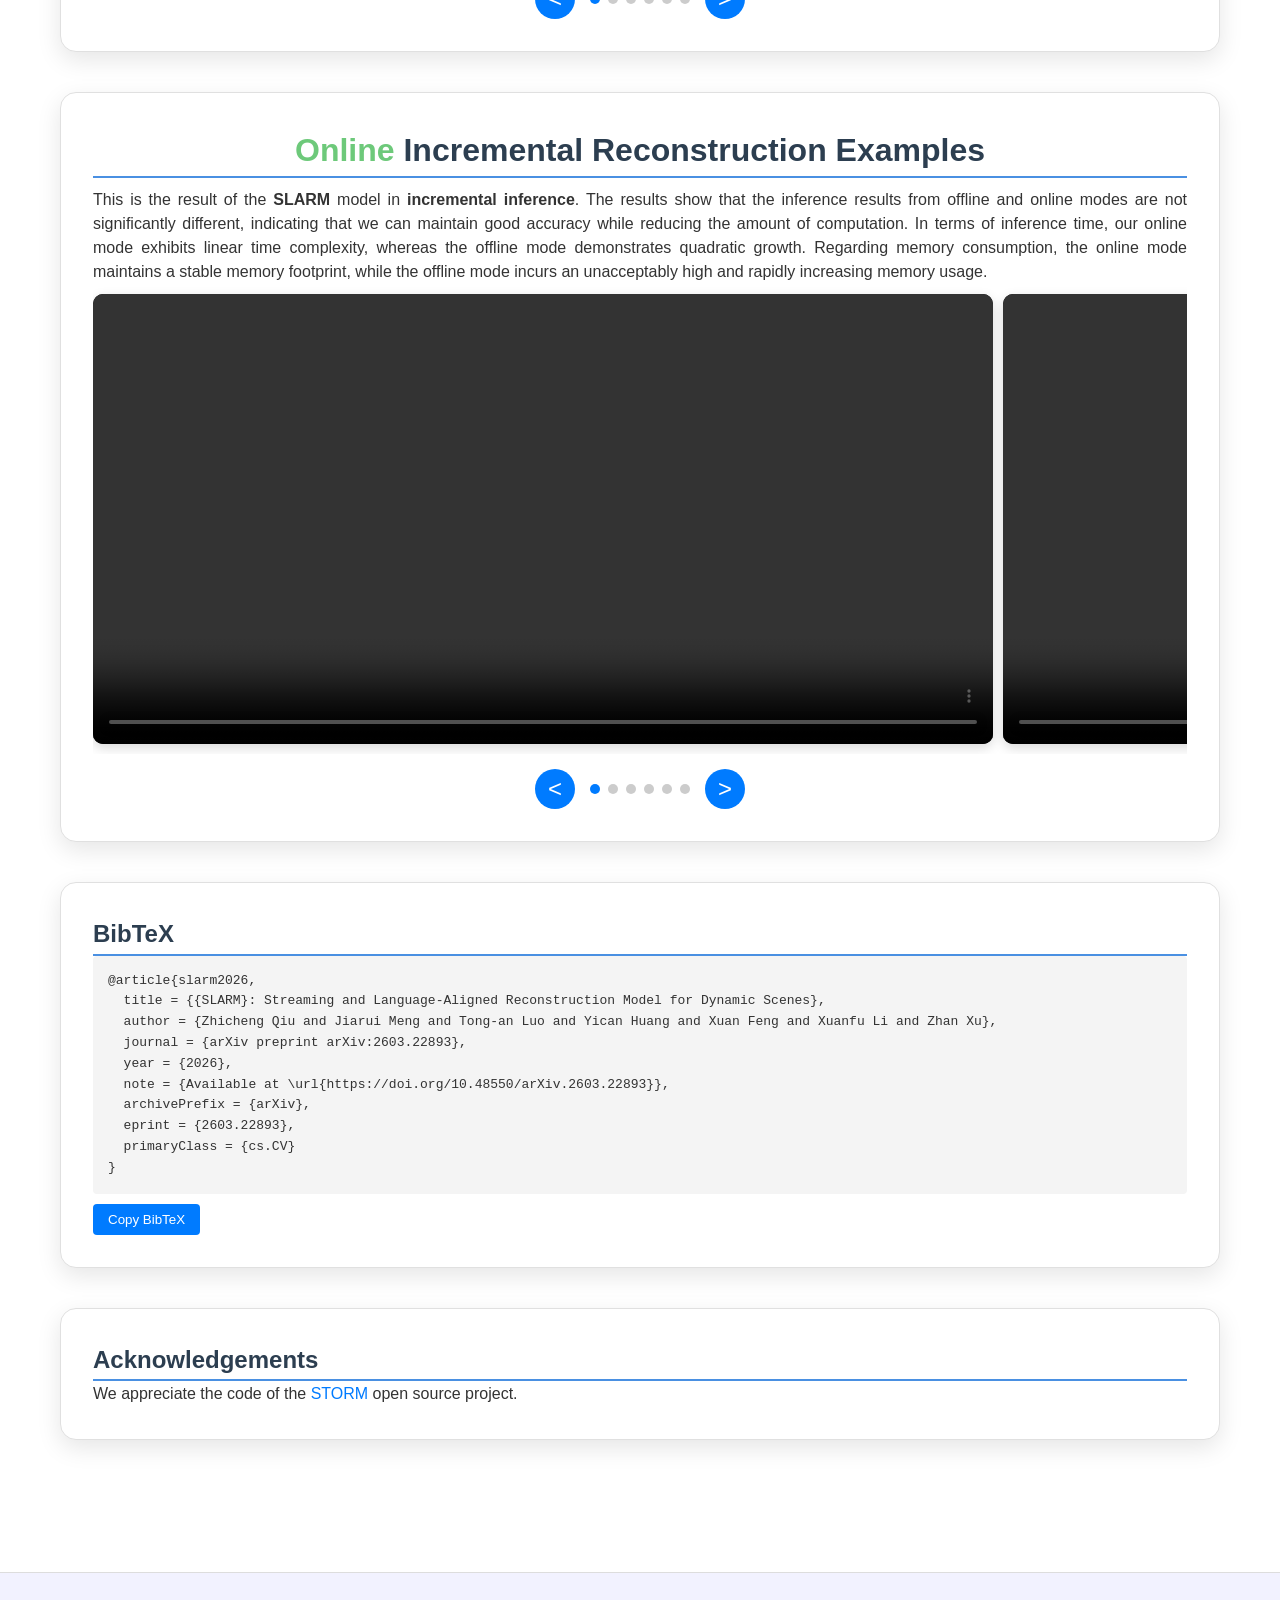
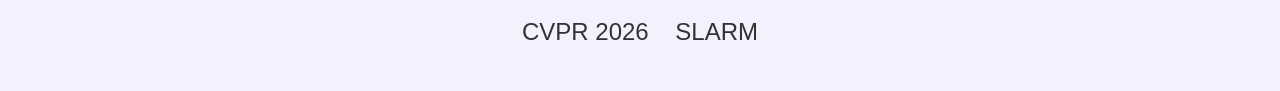
==== commit 9d3ea632: "change index v5" ====
--- a/index.html
+++ b/index.html
@@ -51,7 +51,7 @@
       </h1>
 
       <p class="authors">
-        Zhicheng Qiu<sup>⋆†</sup>, Jiarui Meng<sup>⋆</sup>, Tong-an Luo<sup>⋆</sup>, Yican Huang, Xuan Feng, Xuanfu Li, Zhan Xu<sup>‡</sup>
+        Zhicheng Qiu<sup>⋆†</sup>, Jiarui Meng<sup>⋆</sup>, Tong-an Luo<sup>⋆</sup>, Yican Huang, Xuan Feng, Xuanfu Li<sup>‡</sup>, Zhan Xu
       </p>
       <p class="affiliations">
         Huawei Technologies Ltd.
